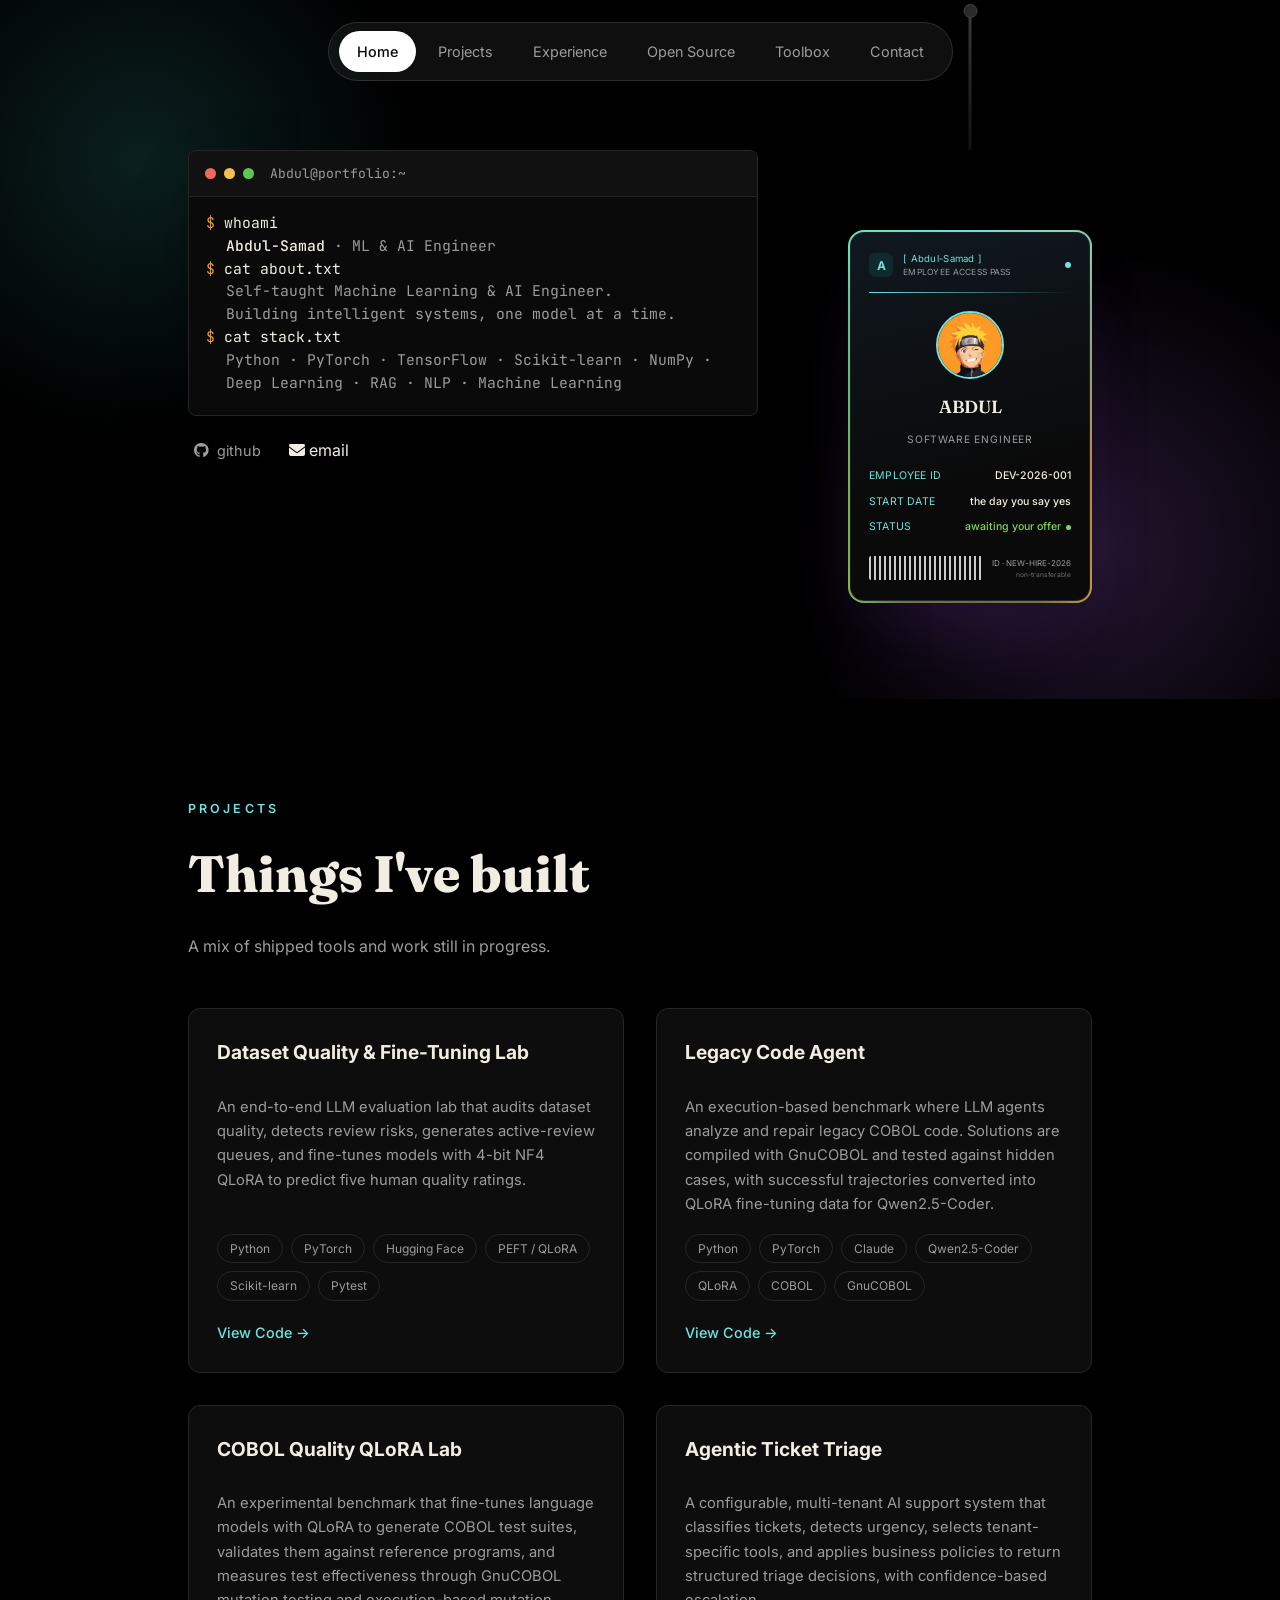
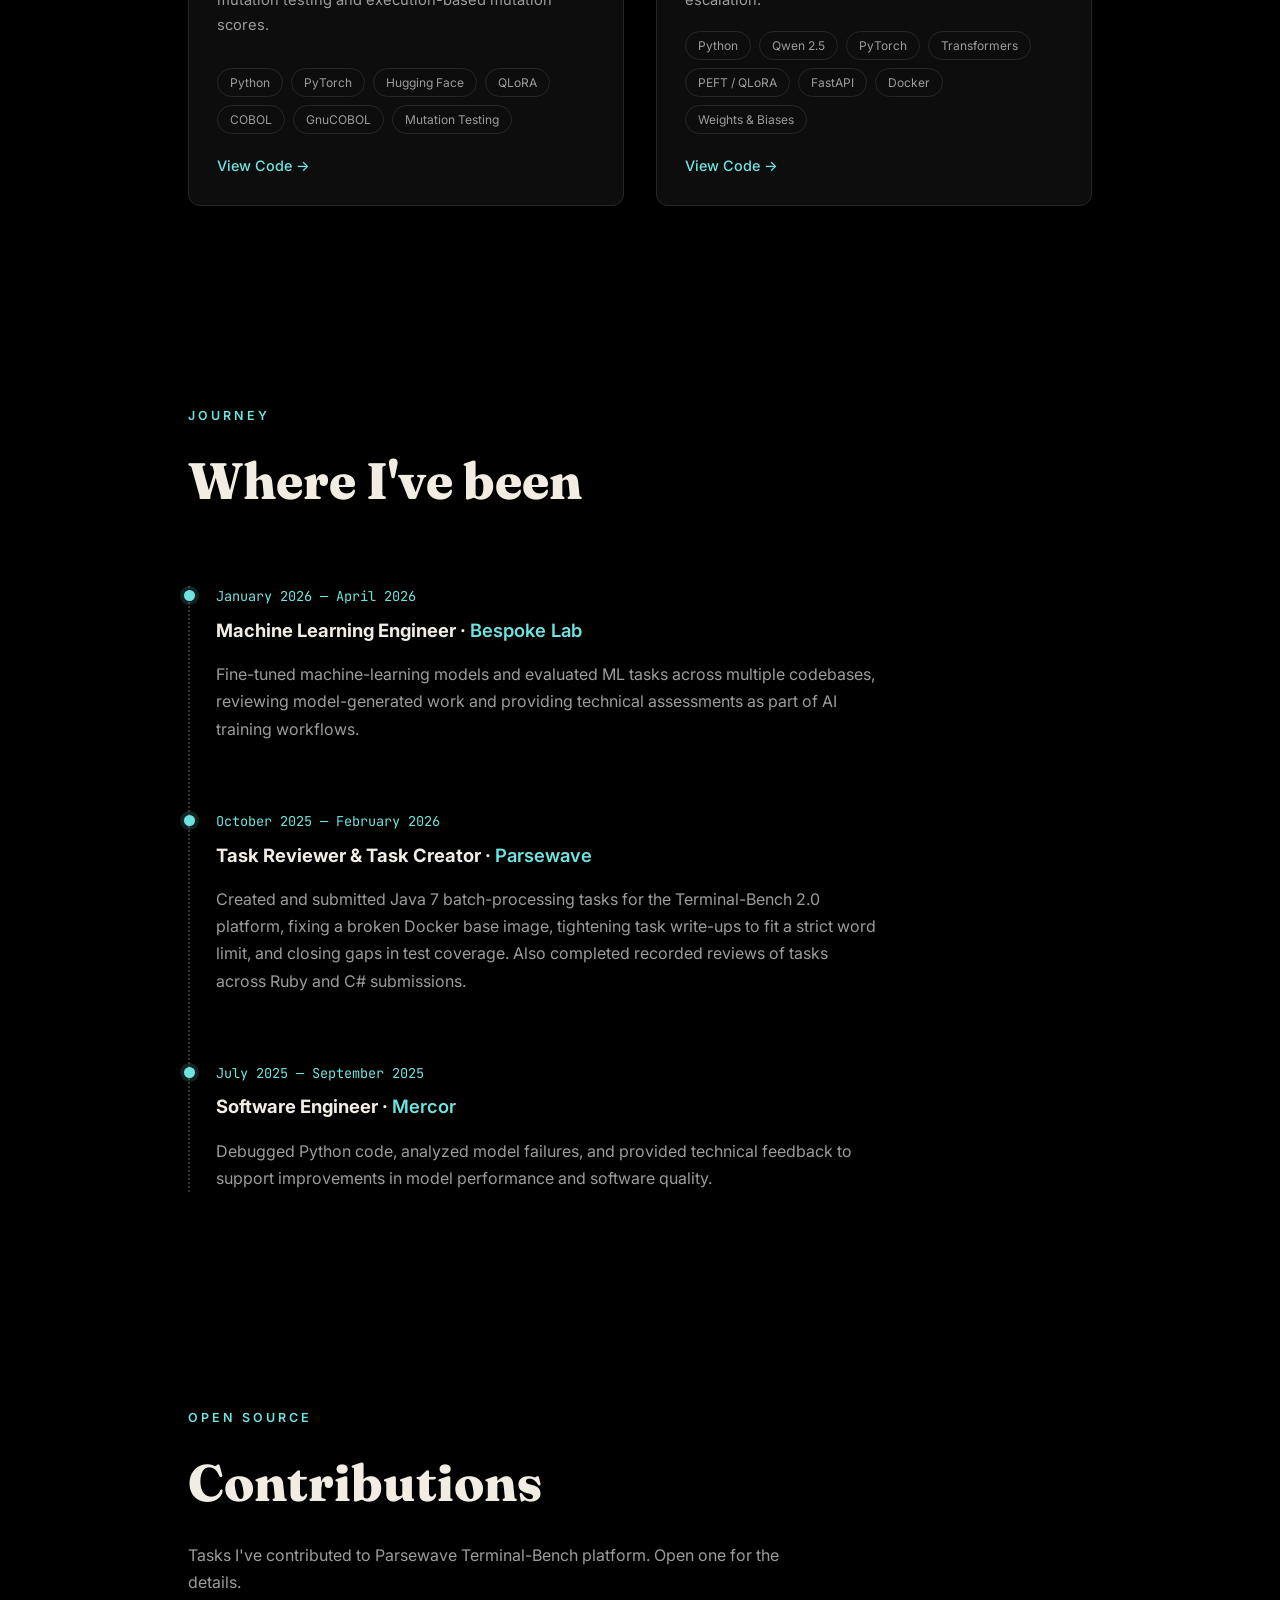
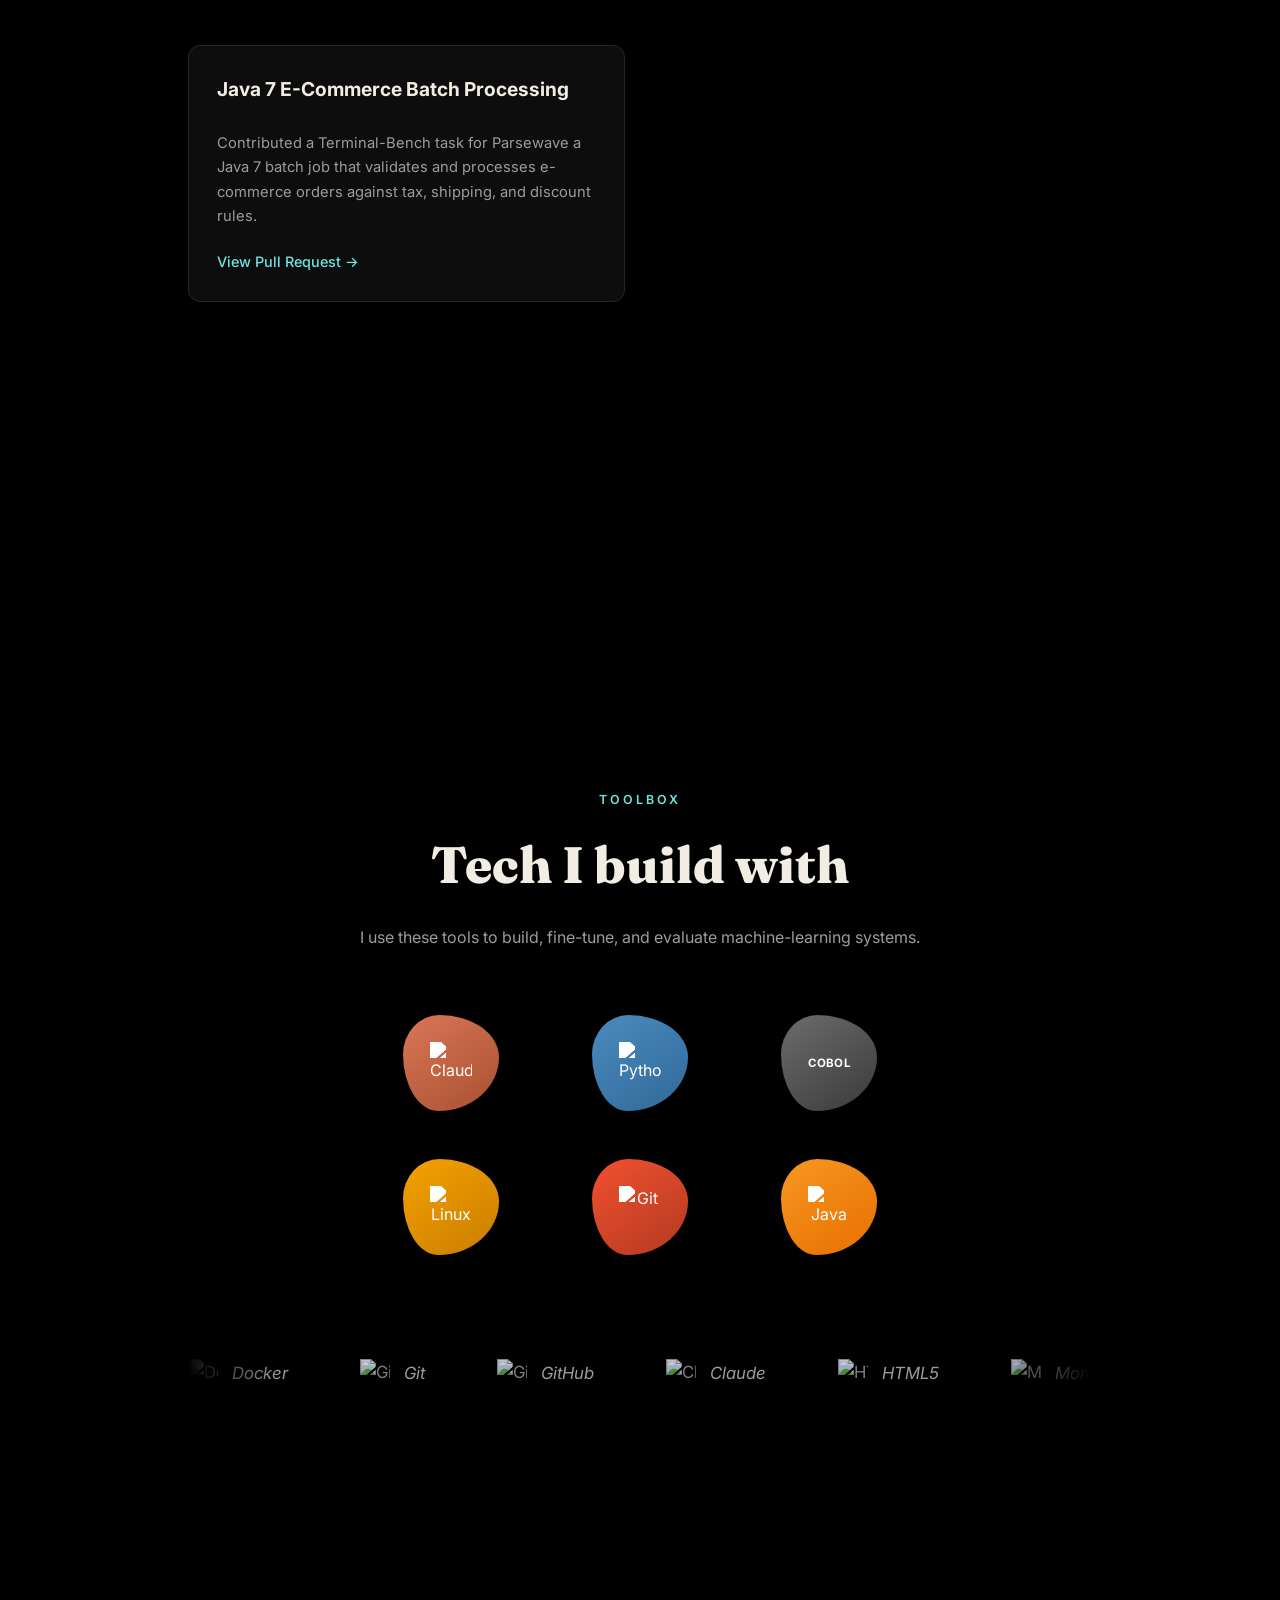
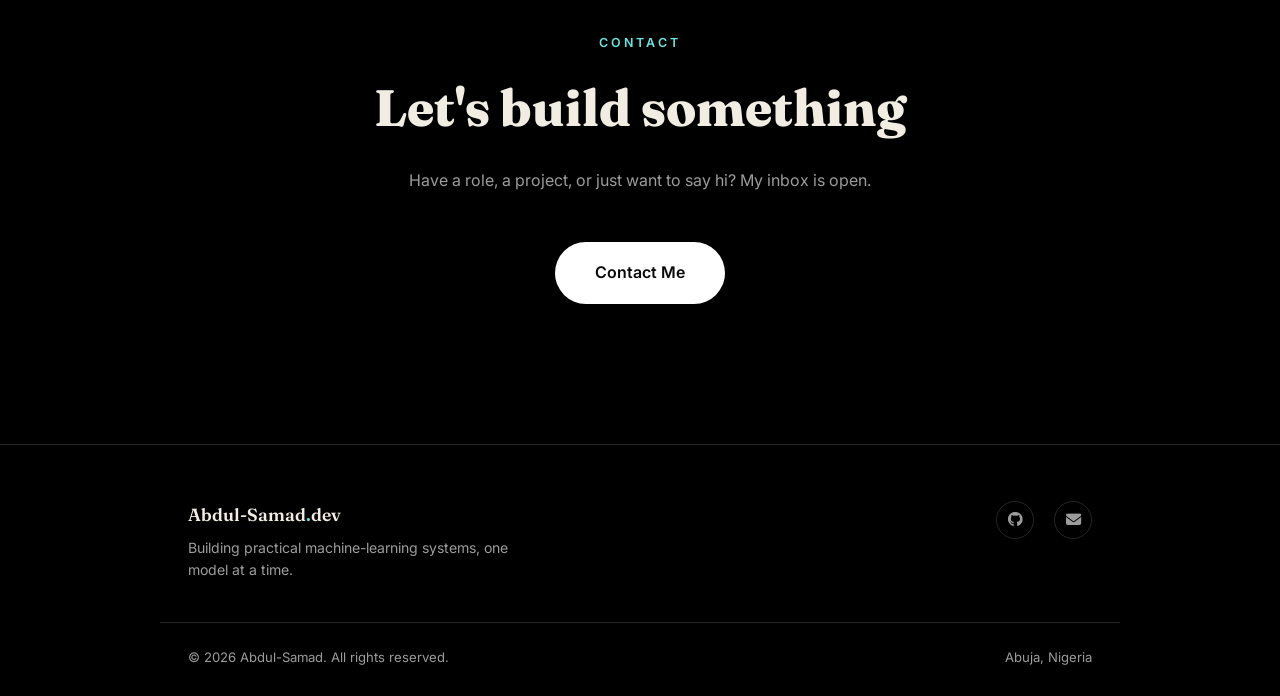
==== index.html @ 766a1582 "edit index.html" ====
<!DOCTYPE html>
<html lang="en">
<head>
<meta charset="UTF-8">
<meta name="viewport" content="width=device-width, initial-scale=1.0">
<title>King · Software Engineer</title>

<link rel="preconnect" href="https://fonts.googleapis.com">
<link rel="preconnect" href="https://fonts.gstatic.com" crossorigin>
<link href="https://fonts.googleapis.com/css2?family=Fraunces:opsz,wght@9..144,300;9..144,500;9..144,600;9..144,700&family=Inter:wght@400;500;600&family=JetBrains+Mono:wght@400;500&display=swap" rel="stylesheet">

<link rel="stylesheet" href="https://cdnjs.cloudflare.com/ajax/libs/font-awesome/6.5.1/css/all.min.css">

<link rel="stylesheet" href="style.css">
</head>
<body>

<header>
  <nav class="navbar">
    <div class="navlinks" id="navLinks">
      <a href="#top" class="active">Home</a>
      <a href="#projects">Projects</a>
      <a href="#journey">Experience</a>
      <a href="#opensource">Open Source</a>
      <a href="#toolbox">Toolbox</a>
      <a href="#contact">Contact</a>
    </div>
    <button class="navtoggle" id="navToggle" aria-label="Toggle menu" aria-expanded="false">
      <i class="fa-solid fa-bars"></i>
    </button>
  </nav>
</header>

<main id="top">
  <section class="hero">
    <div class="hero-glow-teal" aria-hidden="true"></div>
    <div class="hero-glow-purple" aria-hidden="true"></div>
    <div class="wrap">
      <div class="hero-row">

        <div class="hero-left">
          <div class="terminal">
            <div class="terminal-bar">
              <span class="terminal-dot r"></span>
              <span class="terminal-dot y"></span>
              <span class="terminal-dot g"></span>
              <span class="terminal-path">Abdul@portfolio:~</span>
            </div>
            <div class="terminal-body" id="terminalBody">
              <span class="prompt">$</span> whoami<br>
              <span class="out"><strong>Abdul-samad</strong> · ML &amp; AI Engineer</span>
              <span class="prompt">$</span> cat about.txt<br>
              <span class="out">Self-taught Machine Learning &amp; AI Engineer.<br>Building intelligent systems, one model at a time.</span>
              <span class="prompt">$</span> cat stack.txt<br>
              <span class="out">Python · PyTorch · TensorFlow · Scikit-learn · NumPy · Pandas<br>Deep Learning · RAG · NLP · Machine Learning</span>
              <span class="prompt">$</span> whereami<br>
              <span class="out">Abuja, Nigeria</span>
              <span class="prompt">$</span> ./status<br>
              <span class="out"><span class="dot-muted"></span> graduated</span>
              <span class="out accent"><span class="dot-live"></span> open to opportunities</span>
              <span class="out comment"># ps: exploring ML, deep learning, and AI one experiment at a time.</span>
              <span class="prompt">$</span><span class="cursor"></span>
            </div>
          </div>

          <div class="linkrow">
            <a href="https://github.com/Abdulsamadlogic" target="_blank" rel="noopener" class="linkrow-item"><i class="fa-brands fa-github"></i> github</a>
             <a href="mailto:abdulsamadabubakar817@gmail.com"><i class="fa-solid fa-envelope"></i> email</a>
          </div>
        </div>

      


        <div class="hero-right">
          <div class="lanyard"></div>
          <div class="idcard-frame">
          <div class="idcard">
            <div class="idcard-top">
              <div class="idcard-logo">A</div>
              <div class="idcard-toptext">
                <span>[ Abdul-Samad ]</span>
                <small>EMPLOYEE ACCESS PASS</small>
              </div>
              <span class="idcard-dot"></span>
            </div>
            <div class="idcard-underline"></div>
            <div class="idcard-photo"><img src="images/profile.jpg" alt="my profile"></div>
            <h3 class="idcard-name">ABDUL</h3>
            <p class="idcard-role">SOFTWARE ENGINEER</p>
            <div class="idcard-rows">
              <div><span>EMPLOYEE ID</span><b>DEV-2026-001</b></div>
              <div><span>START DATE</span><b>the day you say yes</b></div>
              <div><span>STATUS</span><b class="live">awaiting your offer <i class="dot-live-sm"></i></b></div>
            </div>
            <div class="idcard-bottom">
              <div class="idcard-barcode"></div>
              <span class="idcard-idtext">ID · NEW-HIRE-2026<br><small>non-transferable</small></span>
            </div>
          </div>
          </div>
        </div>

      </div>
    </div>
  </section>
</main>

<section id="projects" class="projects-section">
  <div class="wrap">
    <div class="proj-eyebrow">PROJECTS</div>
    <h2 class="proj-title">Things I've built</h2>
    <p class="proj-subtitle">A mix of shipped tools and work still in progress.</p>

    <div class="proj-grid">

      <div class="proj-card reveal">
        <h3 class="proj-card-title">Dataset Quality &amp; Fine-Tuning Lab</h3>
        <p class="proj-card-desc">An end-to-end LLM evaluation lab that audits dataset quality, detects review risks, generates active-review queues, and fine-tunes models with 4-bit NF4 QLoRA to predict five human quality ratings.</p>
        <div class="proj-tags">
          <span>Python</span><span>PyTorch</span><span>Hugging Face</span><span>PEFT / QLoRA</span><span>Scikit-learn</span><span>Pytest</span>
        </div>
        <a href="https://github.com/Abdulsamadlogic/dataset-quality-finetuning-lab" target="_blank" rel="noopener" class="proj-link">View Code &rarr;</a>
      </div>

      <div class="proj-card reveal">
        <h3 class="proj-card-title">Legacy Code Agent</h3>
        <p class="proj-card-desc">An execution-based benchmark where LLM agents analyze and repair legacy COBOL code. Solutions are compiled with GnuCOBOL and tested against hidden cases, with successful trajectories converted into QLoRA fine-tuning data for Qwen2.5-Coder.</p>
        <div class="proj-tags">
          <span>Python</span><span>PyTorch</span><span>Claude</span><span>Qwen2.5-Coder</span><span>QLoRA</span><span>COBOL</span><span>GnuCOBOL</span>
        </div>
        <a href="https://github.com/Abdulsamadlogic/legacy-code-agent" target="_blank" rel="noopener" class="proj-link">View Code &rarr;</a>
      </div>

      <div class="proj-card reveal">
        <h3 class="proj-card-title">COBOL Quality QLoRA Lab</h3>
        <p class="proj-card-desc">An experimental benchmark that fine-tunes language models with QLoRA to generate COBOL test suites, validates them against reference programs, and measures test effectiveness through GnuCOBOL mutation testing and execution-based mutation scores.</p>
        <div class="proj-tags">
          <span>Python</span><span>PyTorch</span><span>Hugging Face</span><span>QLoRA</span><span>COBOL</span><span>GnuCOBOL</span><span>Mutation Testing</span>
        </div>
        <a href="https://github.com/Abdulsamadlogic/cobol-quality-qlora-lab" target="_blank" rel="noopener" class="proj-link">View Code &rarr;</a>
      </div>

      <div class="proj-card reveal">
        <h3 class="proj-card-title">Agentic Ticket Triage</h3>
        <p class="proj-card-desc">A configurable, multi-tenant AI support system that classifies tickets, detects urgency, selects tenant-specific tools, and applies business policies to return structured triage decisions, with confidence-based escalation.</p>
        <div class="proj-tags">
          <span>Python</span><span>Qwen 2.5</span><span>PyTorch</span><span>Transformers</span><span>PEFT / QLoRA</span><span>FastAPI</span><span>Docker</span><span>Weights &amp; Biases</span>
        </div>
        <a href="https://github.com/Abdulsamadlogic/agentic-ticket-triage" target="_blank" rel="noopener" class="proj-link">View Code &rarr;</a>
      </div>

    </div>
  </div>
</section>

<section id="journey" class="journey-section">
  <div class="wrap">
    <div class="journey-eyebrow">JOURNEY</div>
    <h2 class="journey-title">Where I've been</h2>

    <div class="timeline">

      <div class="tl-item reveal">
        <span class="tl-dot"></span>
        <div class="tl-date">January 2026 — April 2026</div>
        <h3 class="tl-role">Machine Learning Engineer · <span class="tl-company">Bespoke Lab</span></h3>
        <p class="tl-desc">Fine-tuned machine-learning models and evaluated ML tasks across multiple codebases, reviewing model-generated work and providing technical assessments as part of AI training workflows.</p>
      </div>

      <div class="tl-item reveal">
        <span class="tl-dot"></span>
        <div class="tl-date">October 2025 — February 2026</div>
        <h3 class="tl-role">Task Reviewer &amp; Task Creator · <span class="tl-company">Parsewave</span></h3>
        <p class="tl-desc">Created and submitted Java 7 batch-processing tasks for the Terminal-Bench 2.0 platform, fixing a broken Docker base image, tightening task write-ups to fit a strict word limit, and closing gaps in test coverage. Also completed recorded reviews of tasks across Ruby and C# submissions.</p>
      </div>

      <div class="tl-item reveal">
        <span class="tl-dot"></span>
        <div class="tl-date">July 2025 — September 2025</div>
        <h3 class="tl-role">Software Engineer · <span class="tl-company">Mercor</span></h3>
        <p class="tl-desc">Debugged Python code, analyzed model failures, and provided technical feedback to support improvements in model performance and software quality.</p>
      </div>

    </div>
  </div>
</section>


<section id="opensource" class="opensource-section">
  <div class="wrap">
    <div class="os-eyebrow">OPEN SOURCE</div>
    <h2 class="os-title">Contributions</h2>
    <p class="os-subtitle">Tasks I've contributed to Parsewave Terminal-Bench platform. Open one for the details.</p>

    <div class="os-grid">

      <div class="os-card">
        <h3 class="os-card-title">Java 7 E-Commerce Batch Processing</h3>
        <p class="os-card-desc">Contributed a Terminal-Bench task for Parsewave a Java 7 batch job that validates and processes e-commerce orders against tax, shipping, and discount rules.</p>
        <a href="https://github.com/parsewave/contributions-abdulsamad817/pull/7" target="_blank" rel="noopener" class="os-link">View Pull Request &rarr;</a>
      </div>

      <div class="os-card">
        <h3 class="os-card-title">COBOL-to-Python MBS Migration</h3>
        <p class="os-card-desc">Contributed a Terminal-Bench task for Parsewave migrated a legacy COBOL mortgage cashflow model to Python, handling prepayment modeling and tranche distribution.</p>
        <a href="https://github.com/parsewave/contributions-abdulsamad817/pull/6" target="_blank" rel="noopener" class="os-link">View Pull Request &rarr;</a>
      </div>

      <div class="os-card">
        <h3 class="os-card-title">COBOL Hospital Billing System</h3>
        <p class="os-card-desc">Contributed a Terminal-Bench task for Parsewave a COBOL program for hospital billing that validates insurance coverage and generates itemized bills.</p>
        <a href="https://github.com/parsewave/contributions-abdulsamad817/pull/8" target="_blank" rel="noopener" class="os-link">View Pull Request &rarr;</a>
      </div>

      <div class="os-card">
        <h3 class="os-card-title">Python Transaction Pattern Detection</h3>
        <p class="os-card-desc">Contributed a Terminal-Bench task for Parsewave a Python tool that detects synthetic transaction patterns against real behavioral data, with CSV output and SHA-256 integrity checks.</p>
        <a href="https://github.com/parsewave/contributions-abdulsamad817/pull/2" target="_blank" rel="noopener" class="os-link">View Pull Request &rarr;</a>
      </div>

    </div>
  </div>
</section>



<section id="toolbox" class="toolbox-section">
  <div class="wrap">
    <div class="tb-eyebrow">TOOLBOX</div>
    <h2 class="tb-title">Tech I build with</h2>
    <p class="tb-subtitle">I use these tools to build, fine-tune, and evaluate machine-learning systems.</p>

    <div class="tb-grid">
      <div class="tb-badge tb-claude"><img src="https://cdn.simpleicons.org/claude/ffffff" alt="Claude"></div>
      <div class="tb-badge tb-python"><img src="https://cdn.simpleicons.org/python/ffffff" alt="Python"></div>
      <div class="tb-badge tb-cobol"><span>COBOL</span></div>
      <div class="tb-badge tb-linux"><img src="https://cdn.simpleicons.org/linux/ffffff" alt="Linux"></div>
      <div class="tb-badge tb-git"><img src="https://cdn.simpleicons.org/git/ffffff" alt="Git"></div>
      <div class="tb-badge tb-java"><img src="https://cdn.simpleicons.org/openjdk/ffffff" alt="Java"></div>
    </div>

    <div class="tb-marquee">
      <div class="tb-marquee-track">
        <span><img src="https://cdn.simpleicons.org/docker/9C9C9C" alt="Docker"><i>Docker</i></span>
        <span><img src="https://cdn.simpleicons.org/git/9C9C9C" alt="Git"><i>Git</i></span>
        <span><img src="https://cdn.simpleicons.org/github/9C9C9C" alt="GitHub"><i>GitHub</i></span>
        <span><img src="https://cdn.simpleicons.org/anthropic/9C9C9C" alt="Claude"><i>Claude</i></span>
        <span><img src="https://cdn.simpleicons.org/html5/9C9C9C" alt="HTML5"><i>HTML5</i></span>
        <span><img src="https://cdn.simpleicons.org/mongodb/9C9C9C" alt="MongoDB"><i>MongoDB</i></span>
        <span><img src="https://cdn.simpleicons.org/postgresql/9C9C9C" alt="PostgreSQL"><i>PostgreSQL</i></span>
        <span><img src="https://cdn.simpleicons.org/mysql/9C9C9C" alt="MySQL"><i>MySQL</i></span>
        <span><img src="https://cdn.simpleicons.org/javascript/9C9C9C" alt="JavaScript"><i>JavaScript</i></span>
        <span><img src="https://cdn.simpleicons.org/openjdk/9C9C9C" alt="Java"><i>Java</i></span>
        <span><img src="https://cdn.simpleicons.org/django/9C9C9C" alt="Django"><i>Django</i></span>
        <span><img src="https://cdn.simpleicons.org/linux/9C9C9C" alt="Linux"><i>Linux</i></span>
        <span><img src="https://cdn.simpleicons.org/ubuntu/9C9C9C" alt="Ubuntu"><i>Ubuntu</i></span>
        <span><img src="https://cdn.simpleicons.org/pytorch/9C9C9C" alt="PyTorch"><i>PyTorch</i></span>
        <span><img src="https://cdn.simpleicons.org/scikitlearn/9C9C9C" alt="scikit-learn"><i>scikit-learn</i></span>
        <span><img src="https://cdn.simpleicons.org/numpy/9C9C9C" alt="NumPy"><i>NumPy</i></span>
        <span><img src="https://cdn.simpleicons.org/kaggle/9C9C9C" alt="Kaggle"><i>Kaggle</i></span>
        <span><img src="https://cdn.simpleicons.org/tensorflow/9C9C9C" alt="TensorFlow"><i>TensorFlow</i></span>
        <span><img src="https://cdn.simpleicons.org/huggingface/9C9C9C" alt="Hugging Face"><i>Hugging Face</i></span>
        <span><img src="https://cdn.simpleicons.org/docker/9C9C9C" alt="Docker"><i>Docker</i></span>
        <span><img src="https://cdn.simpleicons.org/git/9C9C9C" alt="Git"><i>Git</i></span>
        <span><img src="https://cdn.simpleicons.org/github/9C9C9C" alt="GitHub"><i>GitHub</i></span>
        <span><img src="https://cdn.simpleicons.org/claude/9C9C9C" alt="Claude"><i>Claude</i></span>
        <span><img src="https://cdn.simpleicons.org/html5/9C9C9C" alt="HTML5"><i>HTML5</i></span>
         <span><img src="https://cdn.simpleicons.org/mongodb/9C9C9C" alt="MongoDB"><i>MongoDB</i></span>
        <span><img src="https://cdn.simpleicons.org/postgresql/9C9C9C" alt="PostgreSQL"><i>PostgreSQL</i></span>
        <span><img src="https://cdn.simpleicons.org/mysql/9C9C9C" alt="MySQL"><i>MySQL</i></span>
        <span><img src="https://cdn.simpleicons.org/javascript/9C9C9C" alt="JavaScript"><i>JavaScript</i></span>
        <span><img src="https://cdn.simpleicons.org/openjdk/9C9C9C" alt="Java"><i>Java</i></span>
        <span><img src="https://cdn.simpleicons.org/django/9C9C9C" alt="Django"><i>Django</i></span>
        <span><img src="https://cdn.simpleicons.org/ubuntu/9C9C9C" alt="Ubuntu"><i>Ubuntu</i></span>
        <span><img src="https://cdn.simpleicons.org/linux/9C9C9C" alt="Linux"><i>Linux</i></span>
        <span><img src="https://cdn.simpleicons.org/pytorch/9C9C9C" alt="PyTorch"><i>PyTorch</i></span>
        <span><img src="https://cdn.simpleicons.org/scikitlearn/9C9C9C" alt="scikit-learn"><i>scikit-learn</i></span>
        <span><img src="https://cdn.simpleicons.org/numpy/9C9C9C" alt="NumPy"><i>NumPy</i></span>
        <span><img src="https://cdn.simpleicons.org/kaggle/9C9C9C" alt="Kaggle"><i>Kaggle</i></span>
        <span><img src="https://cdn.simpleicons.org/tensorflow/9C9C9C" alt="TensorFlow"><i>TensorFlow</i></span>
        <span><img src="https://cdn.simpleicons.org/huggingface/9C9C9C" alt="Hugging Face"><i>Hugging Face</i></span>
      </div>
    </div>

  </div>
</section>

<section id="contact" class="contact-section">
  <div class="wrap">
    <div class="contact-eyebrow">CONTACT</div>
    <h2 class="contact-title">Let's build something</h2>
    <p class="contact-subtitle">Have a role, a project, or just want to say hi? My inbox is open.</p>

    <a href="mailto:abdulsamadabubakar817@gmail.com" class="contact-btn">
      <span class="contact-btn-ring"></span>
      <span class="contact-btn-text">Contact Me</span>
    </a>
  </div>
</section>


<footer class="site-footer">
  <div class="wrap footer-inner">
    <div class="footer-left">
      <span class="footer-brand">Abdul-Samad<span class="footer-dot">.</span>dev</span>
      <span class="footer-tagline">Building practical machine-learning systems, one model at a time.</span>
    </div>

    <div class="footer-links">
      <a href="https://github.com/Abdulsamadlogic" target="_blank" rel="noopener"><i class="fa-brands fa-github"></i></a>
      <a href="mailto:abdulsamadabubakar817@gmail.com"><i class="fa-solid fa-envelope"></i></a>
    </div>
  </div>

  <div class="wrap footer-bottom">
    <span>&copy; 2026 Abdul-Samad. All rights reserved.</span>
    <span>Abuja, Nigeria</span>
  </div>
</footer>

<script src="script.js"></script>

</body>
</html>
---- style.css ----
:root{
  --bg: #000000;
  --gold: #E8A33D;
  --text: #F1EDE3;
  --muted: #9C9C9C;
  --line: #262626;
}
*{box-sizing:border-box;}
body {
  margin:0;
  background:var(--bg);
  color:var(--text);
  font-family:'Inter', sans-serif;
  font-size:16px;
  line-height:1.6;
}




h1,h2,h3{font-family:'Fraunces', serif; font-weight:600; margin:0;}
a{color:inherit;text-decoration:none;}
.wrap{max-width:960px; margin:0 auto; padding:0 28px;}


header{
  position:fixed; top:22px; left:0; right:0; z-index:50;
  display:flex; justify-content:center;
}
nav.navbar{
  display:flex; align-items:center; gap:6px;
  padding:8px 10px;
  border-radius:999px;
  background:rgba(255,255,255,0.06);
  border:1px solid rgba(255,255,255,0.12);
  backdrop-filter:blur(16px) saturate(140%);
  -webkit-backdrop-filter:blur(16px) saturate(140%);
}
.navlinks{display:flex; gap:4px; font-size:0.9rem; color:var(--muted); list-style:none; margin:0; padding:0;}
.navlinks a{display:inline-block; padding:9px 18px; border-radius:999px; transition:background .2s ease, color .2s ease;}
.navlinks a:hover{color:var(--text);}
.navlinks a.active{background:#FFFFFF; color:#0A0A0A; font-weight:500;}

/* ---- hero ---- */
.hero{position:relative; padding:150px 0 96px; overflow:hidden;}
.hero-glow-teal{
  position:absolute; top:-120px; left:-140px; width:560px; height:560px; border-radius:50%;
  background:radial-gradient(circle, rgba(30,90,90,0.35) 0%, transparent 70%); pointer-events:none;
}
.hero-glow-purple{
  position:absolute; bottom:-160px; right:-120px; width:620px; height:620px; border-radius:50%;
  background:radial-gradient(circle, rgba(120,70,160,0.30) 0%, transparent 70%); pointer-events:none;
}
.hero-row{display:flex; align-items:flex-start; justify-content:space-between; gap:90px; position:relative; flex-wrap:wrap;}
.hero-left{flex:1 1 460px; min-width:0; max-width:640px;}
.hero-right{flex:0 0 auto; padding-top:80px; position:relative;}
.hero-mid{flex:0 0 auto; align-self:center; opacity:0.55;}

.linkrow{display:flex; gap:28px; flex-wrap:wrap; margin-top:22px; padding:0 6px;}
.linkrow-item{display:flex; align-items:center; gap:8px; color:var(--muted); font-size:0.9rem;}
.linkrow-item:hover{color:var(--text);}
.linkrow-item i{font-size:0.95rem;}

.lanyard{
  position:absolute; top:-140px; left:50%; transform:translateX(-50%);
  width:3px; height:140px;
  background:linear-gradient(#3a3a3a, #111);
}
.lanyard::before{
  content:"";
  position:absolute; top:-6px; left:50%; transform:translateX(-50%);
  width:12px; height:12px;
  border-radius:50%;
  background:#2a2a2a;
  border:1px solid #444;
}
/* ---- ID card ---- */
.idcard{
  width:240px;
  background:linear-gradient(165deg, #101820, #0A0A0A 65%);
  border:1px solid rgba(255,255,255,0.08);
  border-radius:14px; padding:18px 18px 20px; position:relative;
  box-shadow:0 40px 80px -30px rgba(80,40,120,0.45), 0 20px 40px -20px rgba(0,0,0,0.6);
}
.idcard-top{display:flex; align-items:center; gap:10px;}
.idcard-logo{
  width:24px; height:24px; border-radius:6px; background:#0F2A2C; color:#6FE3E0;
  display:flex; align-items:center; justify-content:center; font-size:0.75rem; font-weight:700; flex-shrink:0;
}
.idcard-toptext{display:flex; flex-direction:column; font-size:0.6rem; color:#6FE3E0; letter-spacing:0.03em; flex:1; min-width:0;}
.idcard-toptext small{color:var(--muted); font-size:0.53rem;}
.idcard-dot{width:6px; height:6px; border-radius:50%; background:#6FE3E0; flex-shrink:0;}
.idcard-underline{height:1px; margin:12px 0 18px; background:linear-gradient(90deg, #6FE3E0, transparent);}
.idcard-photo{
  width:68px; height:68px; border-radius:50%; background:#161616; border:2px solid #6FE3E0;
  display:flex; align-items:center; justify-content:center; font-size:1.6rem; color:#6FE3E0; margin:0 auto 14px;
}
.idcard-name{font-family:'Fraunces',serif; font-size:1.1rem; text-align:center; margin-bottom:2px;}
.idcard-role{text-align:center; font-size:0.64rem; color:var(--muted); letter-spacing:0.08em; margin-bottom:20px;}
.idcard-rows{display:flex; flex-direction:column; gap:9px; font-size:0.66rem; margin-bottom:20px;}
.idcard-rows div{display:flex; justify-content:space-between; gap:10px;}
.idcard-rows span{color:#6FE3E0; letter-spacing:0.02em; flex-shrink:0;}
.idcard-rows b{color:var(--text); font-weight:500; text-align:right;}
.idcard-rows b.live{color:#7ED957; display:flex; align-items:center; gap:5px;}
.dot-live-sm{display:inline-block; width:5px; height:5px; border-radius:50%; background:#7ED957;}
.idcard-bottom{display:flex; align-items:flex-end; justify-content:space-between; gap:10px;}
.idcard-barcode{flex:1; height:24px; border-radius:2px; background:repeating-linear-gradient(90deg, #EEE 0 2px, transparent 2px 5px); opacity:0.85;}
.idcard-idtext{font-size:0.5rem; color:var(--muted); text-align:right; line-height:1.4; white-space:nowrap;}
.idcard-idtext small{opacity:0.7;}
.dot-muted{display:inline-block; width:6px; height:6px; border-radius:50%; background:var(--muted); margin-right:6px;}
.dot-live{display:inline-block; width:6px; height:6px; border-radius:50%; background:#7ED957; margin-right:6px;}


.terminal{max-width:640px; background:#0A0A0A; border:1px solid var(--line); border-radius:8px; overflow:hidden; box-shadow:0 30px 60px -20px rgba(0,0,0,0.6);}
.terminal-bar{display:flex; align-items:center; gap:8px; padding:12px 16px; background:#111111; border-bottom:1px solid var(--line);}
.terminal-dot{width:11px; height:11px; border-radius:50%;}
.terminal-dot.r{background:#EC6A5E;}
.terminal-dot.y{background:#F4BF4F;}
.terminal-dot.g{background:#61C454;}
.terminal-path{margin-left:8px; color:var(--muted); font-family:'JetBrains Mono', monospace; font-size:0.82rem;}
.terminal-body{padding:15px 17px 20px;  font-family:'JetBrains Mono', monospace; font-size:0.92rem; line-height:1.55; color:var(--text);}
.terminal-body .prompt{color:var(--gold);}
.terminal-body .out{color:var(--muted); padding-left:20px; display:block;}
.terminal-body .out strong{color:var(--text); font-weight:500;}
.terminal-body .accent{color:#61C454;}
.terminal-body .comment{color:#5A6B57; font-size:0.85rem;}
.cursor{display:inline-block; width:8px; height:16px; background:var(--gold); margin-left:6px; vertical-align:middle; animation:blink 1.1s steps(1) infinite;}
@keyframes blink{50%{opacity:0;}}



.journey-section{
  padding:100px 0;
}
.journey-eyebrow{
  color:#6FE3E0;
  font-size:0.78rem;
  letter-spacing:0.25em;
  margin-bottom:14px;
  font-weight:600;
}
.journey-title{
  font-size:clamp(2.2rem, 5vw, 3.2rem);
  font-weight:800;
  margin-bottom:64px;
}

.timeline{
  position:relative;
  padding-left:26px;
  border-left:2px dotted #333;
}
.tl-item{
  position:relative;
  padding-bottom:52px;
}
.tl-item:last-child{
  padding-bottom:0;
}
.tl-dot{
  position:absolute;
  left:-32px;
  top:4px;
  width:11px; height:11px;
  border-radius:50%;
  background:#6FE3E0;
  box-shadow:0 0 0 4px rgba(111,227,224,0.15);
}
.tl-date{
  color:#6FE3E0;
  font-family:'JetBrains Mono', monospace;
  font-size:0.85rem;
  margin-bottom:8px;
}
.tl-role{
  font-size:1.15rem;
  font-weight:700;
  margin-bottom:10px;
  font-family:'Inter', sans-serif;
}
.tl-company{
  color:#6FE3E0;
  font-weight:600;
}
.tl-desc{
  color:var(--muted);
  max-width:66ch;
  line-height:1.7;
}

.reveal{
  opacity:0;
  transform:translateY(40px);
  transition:opacity .6s ease, transform .6s ease;
}
.reveal.in-view{
  opacity:1;
  transform:translateY(0);
}

.idcard-photo{
  overflow:hidden;
}
.idcard-photo img{
  width:100%;
  height:100%;
  object-fit:cover;
}


/* ---- open source ---- */
.opensource-section{
  padding:100px 0;
  background:#000000;
}
.os-eyebrow{
  color:#6FE3E0;
  font-size:0.78rem;
  letter-spacing:0.25em;
  margin-bottom:14px;
  font-weight:600;
}
.os-title{
  font-size:clamp(2.2rem, 5vw, 3.2rem);
  font-weight:800;
  margin-bottom:18px;
}
.os-subtitle{
  color:var(--muted);
  max-width:60ch;
  margin-bottom:48px;
  line-height:1.7;
}
.os-grid{
  display:grid;
  grid-template-columns:1fr 1fr;
  gap:30px;
}
.os-card{
  background:#0D0D0D;
  border:1px solid var(--line);
  border-radius:12px;
  padding:28px;
  display:flex;
  flex-direction:column;
}
.os-card-title{
  font-size:1.2rem;
  font-weight:700;
  font-family:'Inter', sans-serif;
  margin-bottom:12px;
}
.os-card-desc{
  color:var(--muted);
  line-height:1.65;
  font-size:0.92rem;
  margin-bottom:22px;
  flex:1;
}
.os-link{
  color:#6FE3E0;
  font-size:0.9rem;
  font-weight:500;
}
.os-link:hover{
  text-decoration:underline;
}

.os-card{
  opacity:0;
  transition:opacity .6s ease;
}
.os-card.show{
  opacity:1;
}

/* ---- projects ---- */
.projects-section{
  padding:100px 0;
  background:#000000;
}
.proj-eyebrow{
  color:#6FE3E0;
  font-size:0.78rem;
  letter-spacing:0.25em;
  margin-bottom:14px;
  font-weight:600;
}
.proj-title{
  font-size:clamp(2.2rem, 5vw, 3.2rem);
  font-weight:800;
  margin-bottom:18px;
}
.proj-subtitle{
  color:var(--muted);
  max-width:60ch;
  margin-bottom:48px;
  line-height:1.7;
}
.proj-grid{
  display:grid;
  grid-template-columns:1fr 1fr;
  gap:32px;
}
.proj-card{
  background:#0D0D0D;
  border:1px solid var(--line);
  border-radius:12px;
  padding:28px;
  display:flex;
  flex-direction:column;
}
.proj-card-title{
  font-size:1.2rem;
  font-weight:700;
  font-family:'Inter', sans-serif;
  margin-bottom:12px;
}
.proj-card-desc{
  color:var(--muted);
  line-height:1.65;
  font-size:0.92rem;
  margin-bottom:18px;
  flex:1;
}
.proj-tags{
  display:flex;
  flex-wrap:wrap;
  gap:8px;
  margin-bottom:20px;
}
.proj-tags span{
  font-size:0.75rem;
  color:var(--muted);
  border:1px solid var(--line);
  border-radius:20px;
  padding:4px 12px;
}
.proj-link{
  color:#6FE3E0;
  font-size:0.9rem;
  font-weight:500;
}
.proj-link:hover{
  text-decoration:underline;
}

/* ---- toolbox ---- */
.toolbox-section{
  padding:100px 0;
  background:#000000;
  text-align:center;
}
.tb-eyebrow{
  color:#6FE3E0;
  font-size:0.78rem;
  letter-spacing:0.25em;
  margin-bottom:14px;
  font-weight:600;
}
.tb-title{
  font-size:clamp(2.2rem, 5vw, 3.2rem);
  font-weight:800;
  margin-bottom:18px;
}
.tb-subtitle{
  color:var(--muted);
  max-width:56ch;
  margin:0 auto 64px;
  line-height:1.7;
}

.tb-grid{
  display:grid;
  grid-template-columns:repeat(3, 1fr);
  gap:48px;
  max-width:520px;
  margin:0 auto 80px;
}
.tb-badge{
  width:96px; height:96px;
  margin:0 auto;
  border-radius:38% 62% 63% 37% / 41% 44% 56% 59%;
  display:flex; align-items:center; justify-content:center;
  box-shadow:0 20px 40px -14px rgba(0,0,0,0.6);
  transition:transform .25s ease;
}
.tb-badge:hover{ transform:translateY(-6px) rotate(-3deg); }
.tb-badge img{ width:42px; height:42px; filter:brightness(0) invert(1); }
.tb-badge span{ color:#fff; font-size:0.72rem; font-weight:700; letter-spacing:0.02em; }

.tb-claude{ background:linear-gradient(145deg, #D97757, #A85030); }
.tb-python{ background:linear-gradient(145deg, #4B8BBE, #306998); }
.tb-cobol{ background:linear-gradient(145deg, #6C6C6C, #3A3A3A); }
.tb-linux{ background:linear-gradient(145deg, #F4A100, #C97D00); }
.tb-git{ background:linear-gradient(145deg, #F1502F, #B33A22); }
.tb-java{ background:linear-gradient(145deg, #F89820, #E76F00); }

/* marquee strip */
.tb-marquee{
  overflow:hidden;
  -webkit-mask-image:linear-gradient(90deg, transparent, #000 10%, #000 90%, transparent);
  mask-image:linear-gradient(90deg, transparent, #000 10%, #000 90%, transparent);
  padding: 24px 0;
}
.tb-marquee-track{
  display:flex;
  gap: 72px;
  width:max-content;
  animation:marquee-scroll 28s linear infinite;
}
.tb-marquee-track span{
  display:flex; align-items:center; gap:14px;
  color:var(--muted);
  font-size:1.05rem;
  white-space:nowrap;
}
.tb-marquee-track img{ width:30px; height:30px; opacity:0.8; }

@keyframes marquee-scroll{
  from{ transform:translateX(0); }
  to{ transform:translateX(-50%); }
}

@media (prefers-reduced-motion: reduce){
  .tb-marquee-track{ animation:none; }
}

@media (max-width:760px){
  .proj-grid{grid-template-columns:1fr;}
}

@media (max-width:760px){
  .os-grid{grid-template-columns:1fr;}
}

@media (max-width:900px){
  .hero-row{justify-content:center;}
  .hero-mid{display:none;}
  .hero-right{padding-top:0;}
  .lanyard{display:none;}
}


/* ---- contact ---- */
.contact-section{
  padding:120px 0 140px;
  background:#000000;
  text-align:center;
}
.contact-eyebrow{
  color:#6FE3E0;
  font-size:0.78rem;
  letter-spacing:0.25em;
  margin-bottom:14px;
  font-weight:600;
}
.contact-title{
  font-size:clamp(2.2rem, 5vw, 3.2rem);
  font-weight:800;
  margin-bottom:18px;
}
.contact-subtitle{
  color:var(--muted);
  max-width:52ch;
  margin:0 auto 48px;
  line-height:1.7;
}

.contact-btn{
  position:relative;
  display:inline-flex;
  align-items:center;
  justify-content:center;
  padding:18px 40px;
  border-radius:999px;
  background:#FFFFFF;
  color:#0A0A0A;
  font-weight:600;
  font-size:1rem;
  overflow:visible;
}
.contact-btn-text{
  position:relative;
  z-index:2;
}
.contact-btn-ring{
  position:absolute;
  inset:-6px;
  border-radius:999px;
  border:2px solid #6FE3E0;
  opacity:0;
  animation:contact-pulse 2.2s ease-out infinite;
}
@keyframes contact-pulse{
  0%{
    opacity:0.7;
    transform:scale(1);
  }
  100%{
    opacity:0;
    transform:scale(1.25);
  }
}

@media (prefers-reduced-motion: reduce){
  .contact-btn-ring{ animation:none; display:none; }
}

/* ---- footer ---- */
.site-footer{
  background:#000000;
  border-top:1px solid var(--line);
  padding:56px 0 28px;
}
.footer-inner{
  display:flex;
  justify-content:space-between;
  align-items:flex-start;
  flex-wrap:wrap;
  gap:24px;
  margin-bottom:40px;
}
.footer-brand{
  font-family:'Fraunces', serif;
  font-weight:600;
  font-size:1.1rem;
  display:block;
  margin-bottom:8px;
}
.footer-dot{ color:#6FE3E0; }
.footer-tagline{
  color:var(--muted);
  font-size:0.88rem;
  max-width:36ch;
  display:block;
  line-height:1.6;
}
.footer-links{
  display:flex;
  gap:20px;
}
.footer-links a{
  width:38px; height:38px;
  border-radius:50%;
  border:1px solid var(--line);
  display:flex; align-items:center; justify-content:center;
  color:var(--muted);
  font-size:0.95rem;
  transition:color .2s ease, border-color .2s ease;
}
.footer-links a:hover{
  color:#6FE3E0;
  border-color:#6FE3E0;
}

.footer-bottom{
  display:flex;
  justify-content:space-between;
  flex-wrap:wrap;
  gap:10px;
  padding-top:24px;
  border-top:1px solid var(--line);
  color:var(--muted);
  font-size:0.82rem;
}

@media (max-width:600px){
  .footer-inner{flex-direction:column;}
  .footer-bottom{flex-direction:column; text-align:center;}
}

.idcard-frame{
  display:inline-block;
  border-radius:16px;
  padding:2px;
  background:conic-gradient(from var(--angle), #6FE3E0, #E8A33D, #7ED957, #6FE3E0);
  transform-origin:top center;
  animation:
    idcard-shake 0.9s ease-out 1,
    border-spin 5s linear infinite;
}

@property --angle{
  syntax:'<angle>';
  initial-value:0deg;
  inherits:false;
}
@keyframes border-spin{
  to{ --angle:360deg; }
}

@keyframes idcard-shake{
  0%  { transform:rotate(0deg); }
  15% { transform:rotate(-8deg); }
  30% { transform:rotate(7deg); }
  45% { transform:rotate(-5deg); }
  60% { transform:rotate(4deg); }
  75% { transform:rotate(-2deg); }
  90% { transform:rotate(1deg); }
  100%{ transform:rotate(0deg); }
}

@media (prefers-reduced-motion: reduce){
  .idcard-frame{ animation:none; }
}

.navtoggle{
  display:none;
  background:none; border:none;
  color:var(--text); font-size:1.1rem;
  padding:8px 14px; cursor:pointer;
}

@media (max-width:760px){
  nav.navbar{
    max-width:none;
    width:92vw;
  }
  .navlinks{
    display:none;
    position:absolute;
    top:64px; left:0; right:0;
    flex-direction:column;
    gap:4px;
    padding:14px;
    background:rgba(10,10,10,0.95);
    border:1px solid rgba(255,255,255,0.12);
    border-radius:18px;
    backdrop-filter:blur(16px);
  }
  .navlinks.open{
    display:flex;
  }
  .navlinks a{
    text-align:center;
    padding:12px;
  }
  .navtoggle{
    display:block;
  }
  
}

@media (max-width:480px){
  .tb-grid{
    grid-template-columns:repeat(2, 1fr);
    gap:24px;
    max-width:220px;
    margin:0 auto 60px;
  }
  .tb-badge{
    width:80px;
    height:80px;
  }
  .tb-badge img{
    width:34px;
    height:34px;
  }
  .tb-badge span{
    font-size:0.65rem;
  }
}
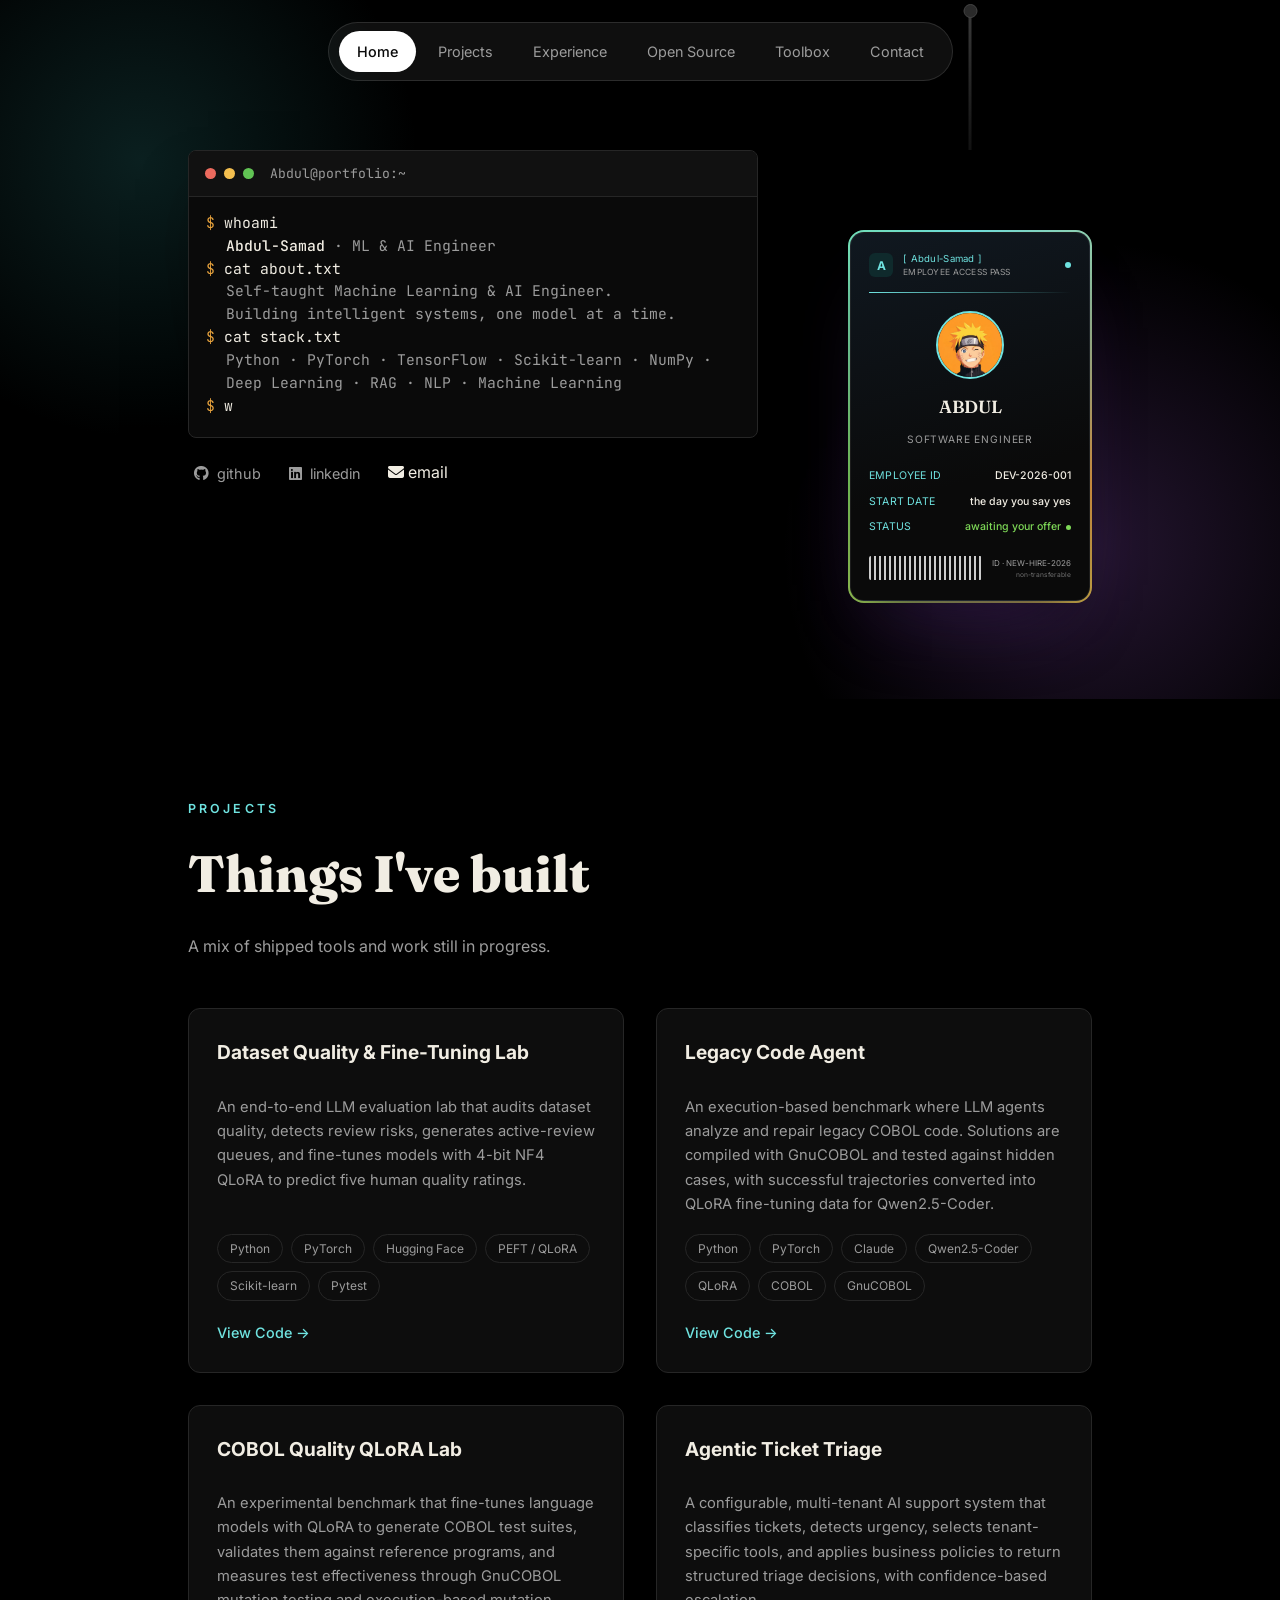
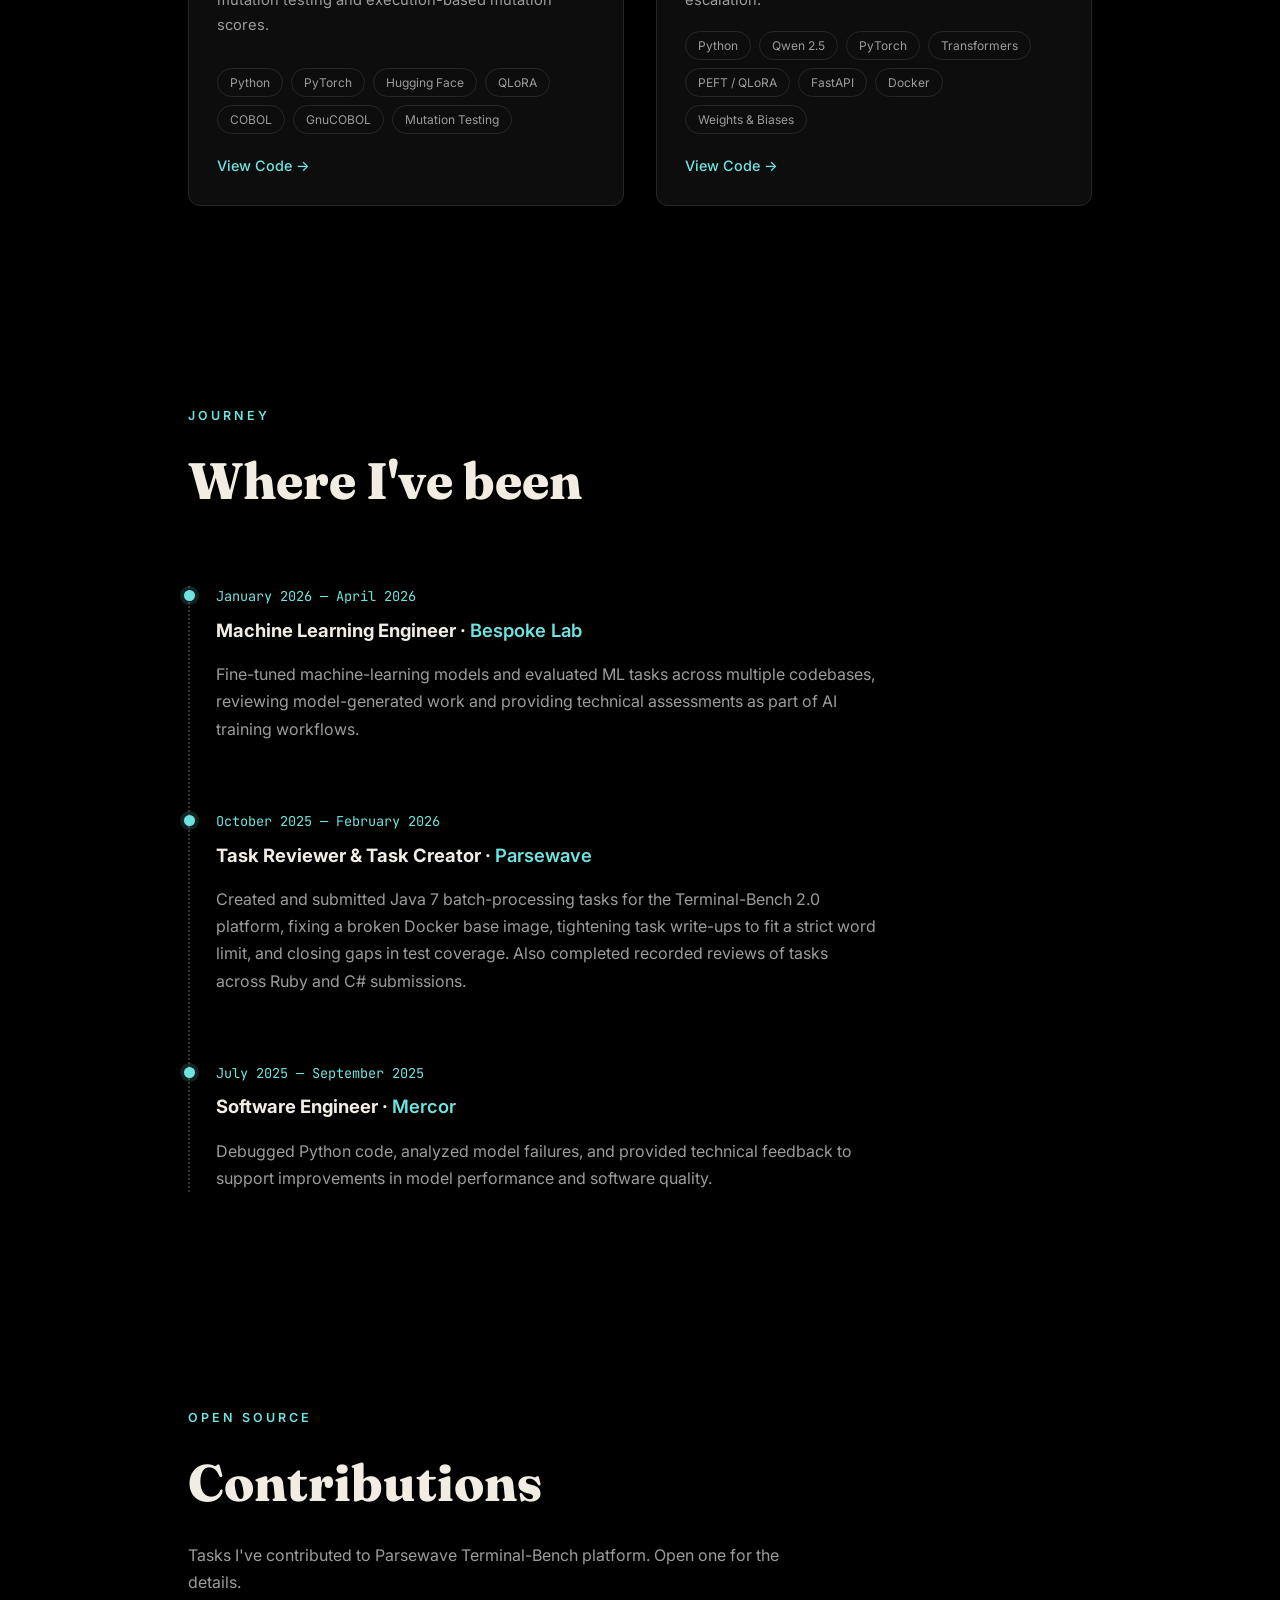
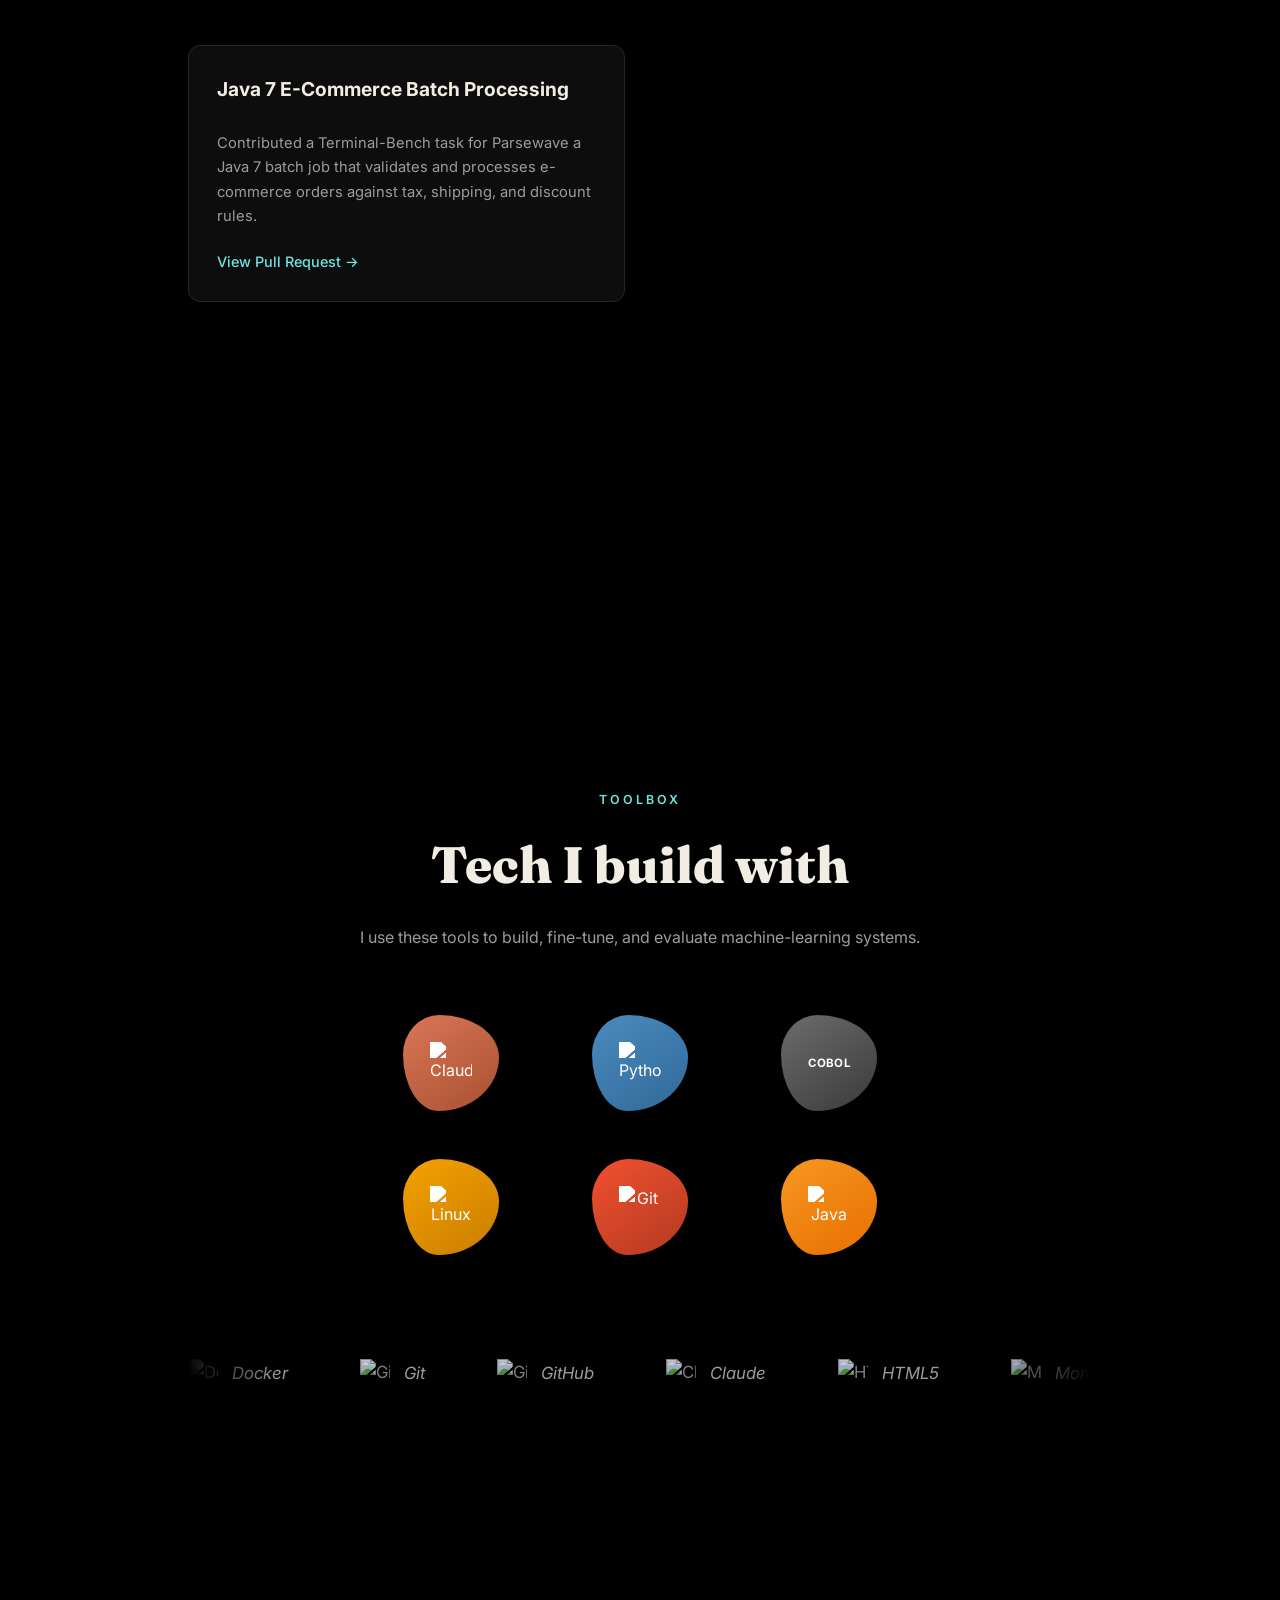
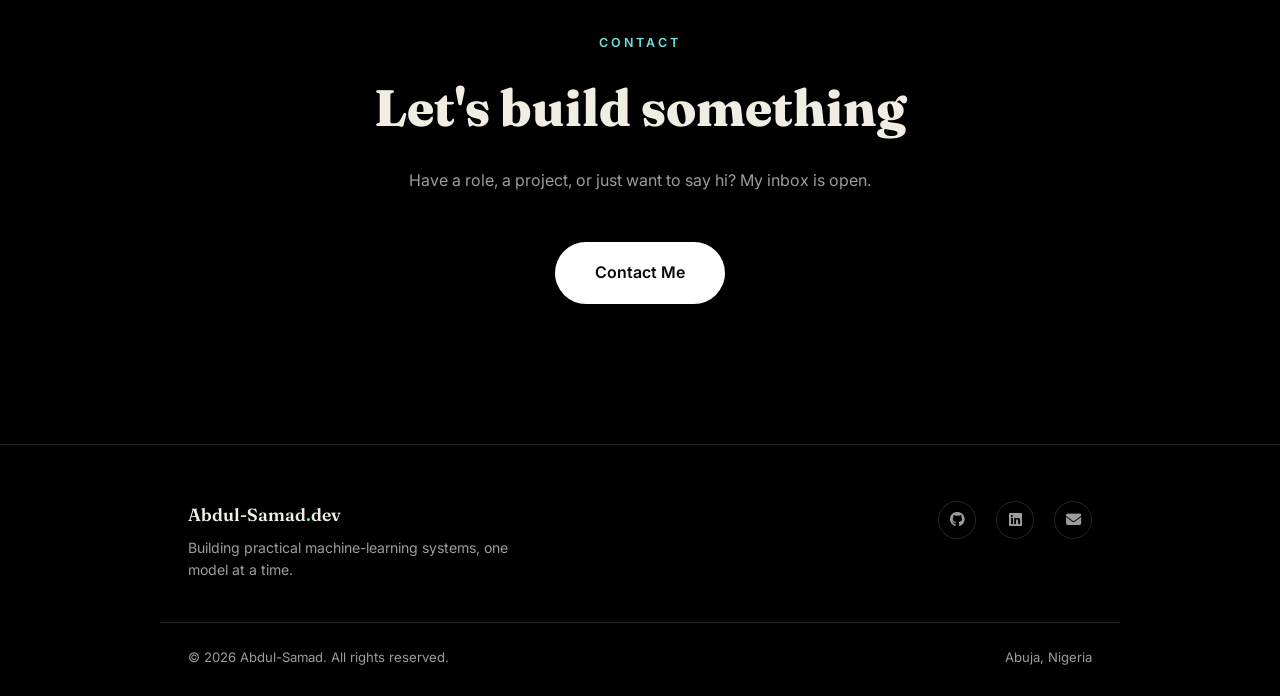
==== commit 8087fb9f: "Restore LinkedIn and improve mobile toolbox Co-authored-by: Copilot <223556219+Copilot@users.noreply" ====
--- a/index.html
+++ b/index.html
@@ -65,7 +65,8 @@
 
           <div class="linkrow">
             <a href="https://github.com/Abdulsamadlogic" target="_blank" rel="noopener" class="linkrow-item"><i class="fa-brands fa-github"></i> github</a>
-             <a href="mailto:abdulsamadabubakar817@gmail.com"><i class="fa-solid fa-envelope"></i> email</a>
+            <a href="https://www.linkedin.com/in/abdul-samad-ahmed-68b6b33a8/" target="_blank" rel="noopener" class="linkrow-item"><i class="fa-brands fa-linkedin"></i> linkedin</a>
+            <a href="mailto:abdulsamadabubakar817@gmail.com"><i class="fa-solid fa-envelope"></i> email</a>
           </div>
         </div>
 
@@ -308,8 +309,9 @@
     </div>
 
     <div class="footer-links">
-      <a href="https://github.com/Abdulsamadlogic" target="_blank" rel="noopener"><i class="fa-brands fa-github"></i></a>
-      <a href="mailto:abdulsamadabubakar817@gmail.com"><i class="fa-solid fa-envelope"></i></a>
+      <a href="https://github.com/Abdulsamadlogic" target="_blank" rel="noopener" aria-label="GitHub"><i class="fa-brands fa-github"></i></a>
+      <a href="https://www.linkedin.com/in/abdul-samad-ahmed-68b6b33a8/" target="_blank" rel="noopener" aria-label="LinkedIn"><i class="fa-brands fa-linkedin"></i></a>
+      <a href="mailto:abdulsamadabubakar817@gmail.com" aria-label="Email"><i class="fa-solid fa-envelope"></i></a>
     </div>
   </div>
 
--- a/style.css
+++ b/style.css
@@ -434,6 +434,20 @@
   .os-grid{grid-template-columns:1fr;}
 }
 
+@media (max-width:760px){
+  .toolbox-section{padding:76px 0;}
+  .tb-grid{
+    gap:clamp(20px, 5vw, 36px);
+    max-width:440px;
+    margin-bottom:60px;
+  }
+  .tb-badge{width:84px; height:84px;}
+  .tb-marquee{padding:18px 0;}
+  .tb-marquee-track{gap:clamp(28px, 7vw, 48px);}
+  .tb-marquee-track span{gap:10px; font-size:0.95rem;}
+  .tb-marquee-track img{width:26px; height:26px;}
+}
+
 @media (max-width:900px){
   .hero-row{justify-content:center;}
   .hero-mid{display:none;}
@@ -643,10 +657,13 @@
 }
 
 @media (max-width:480px){
+  .tb-title{font-size:clamp(2rem, 8vw, 2.4rem);}
+  .tb-subtitle{margin-bottom:44px; padding:0 8px;}
   .tb-grid{
     grid-template-columns:repeat(2, 1fr);
-    gap:24px;
-    max-width:220px;
+    gap:clamp(16px, 6vw, 24px);
+    width:100%;
+    max-width:240px;
     margin:0 auto 60px;
   }
   .tb-badge{
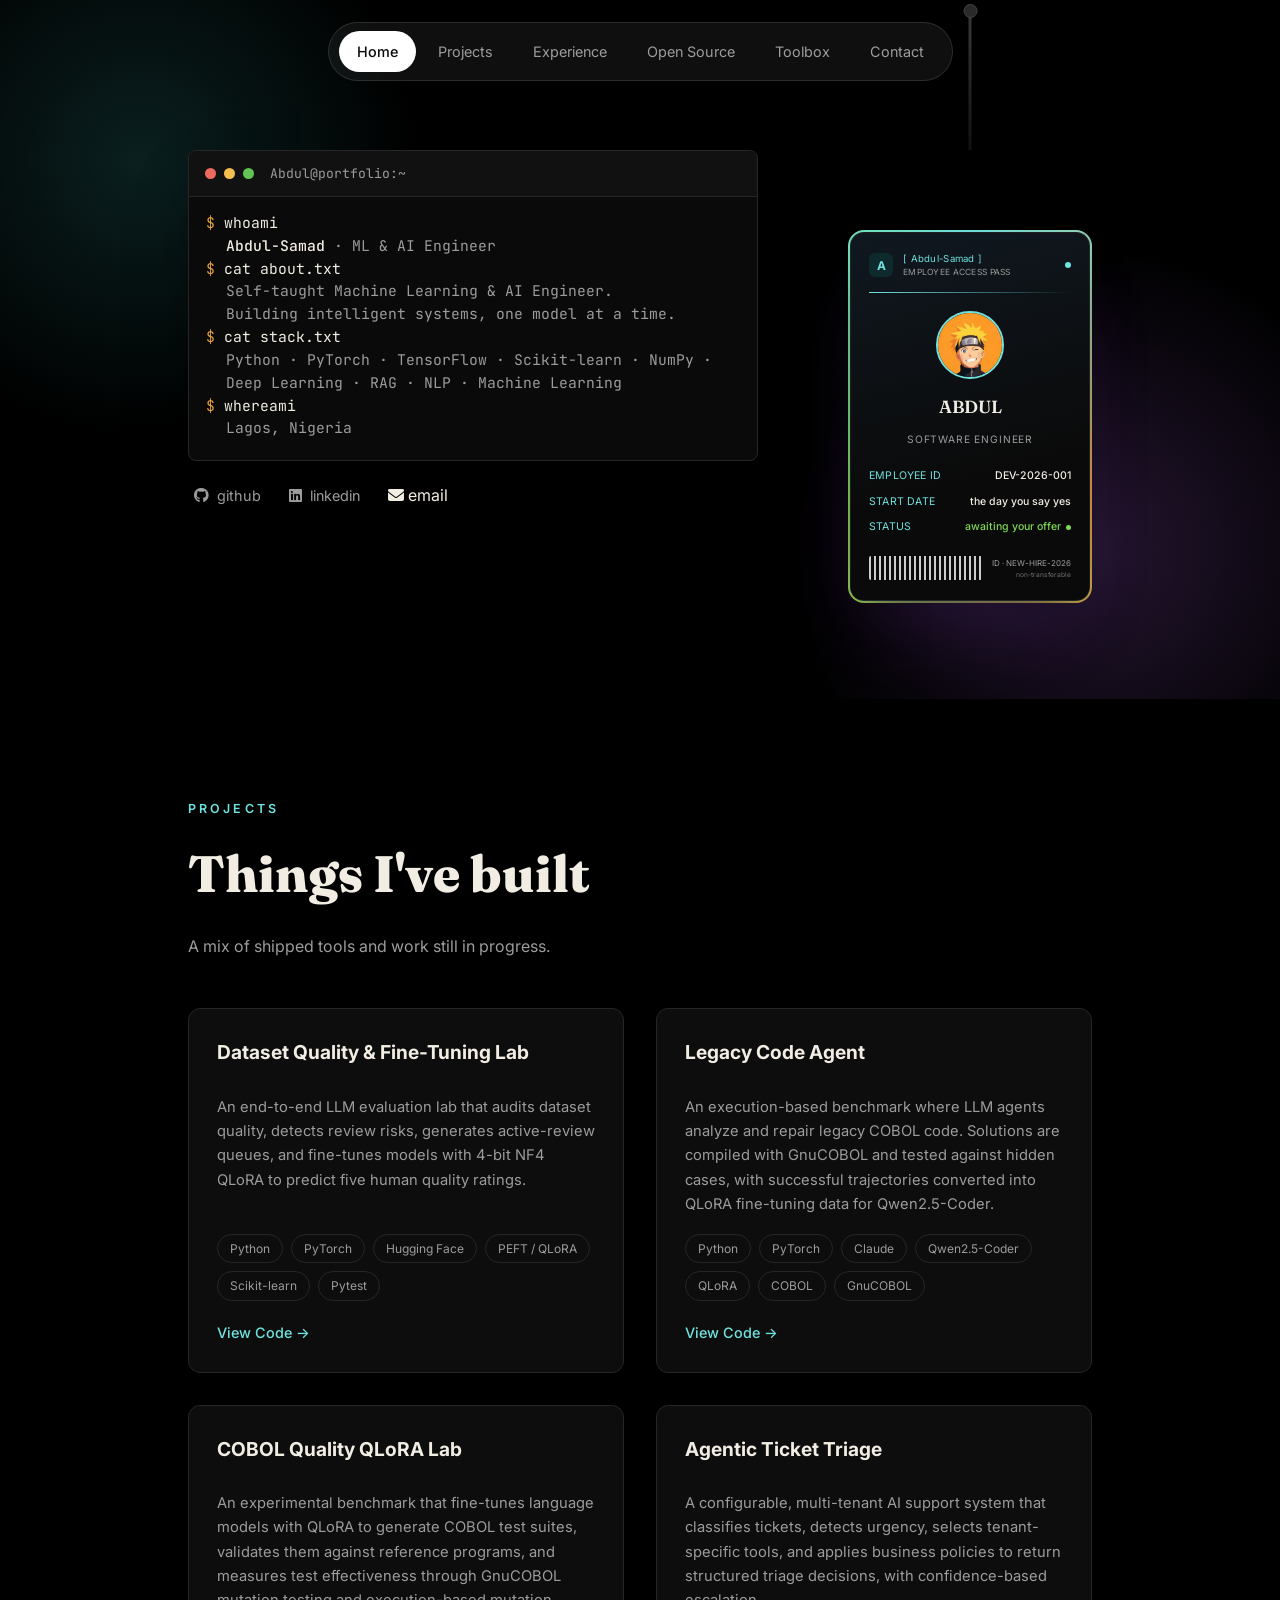
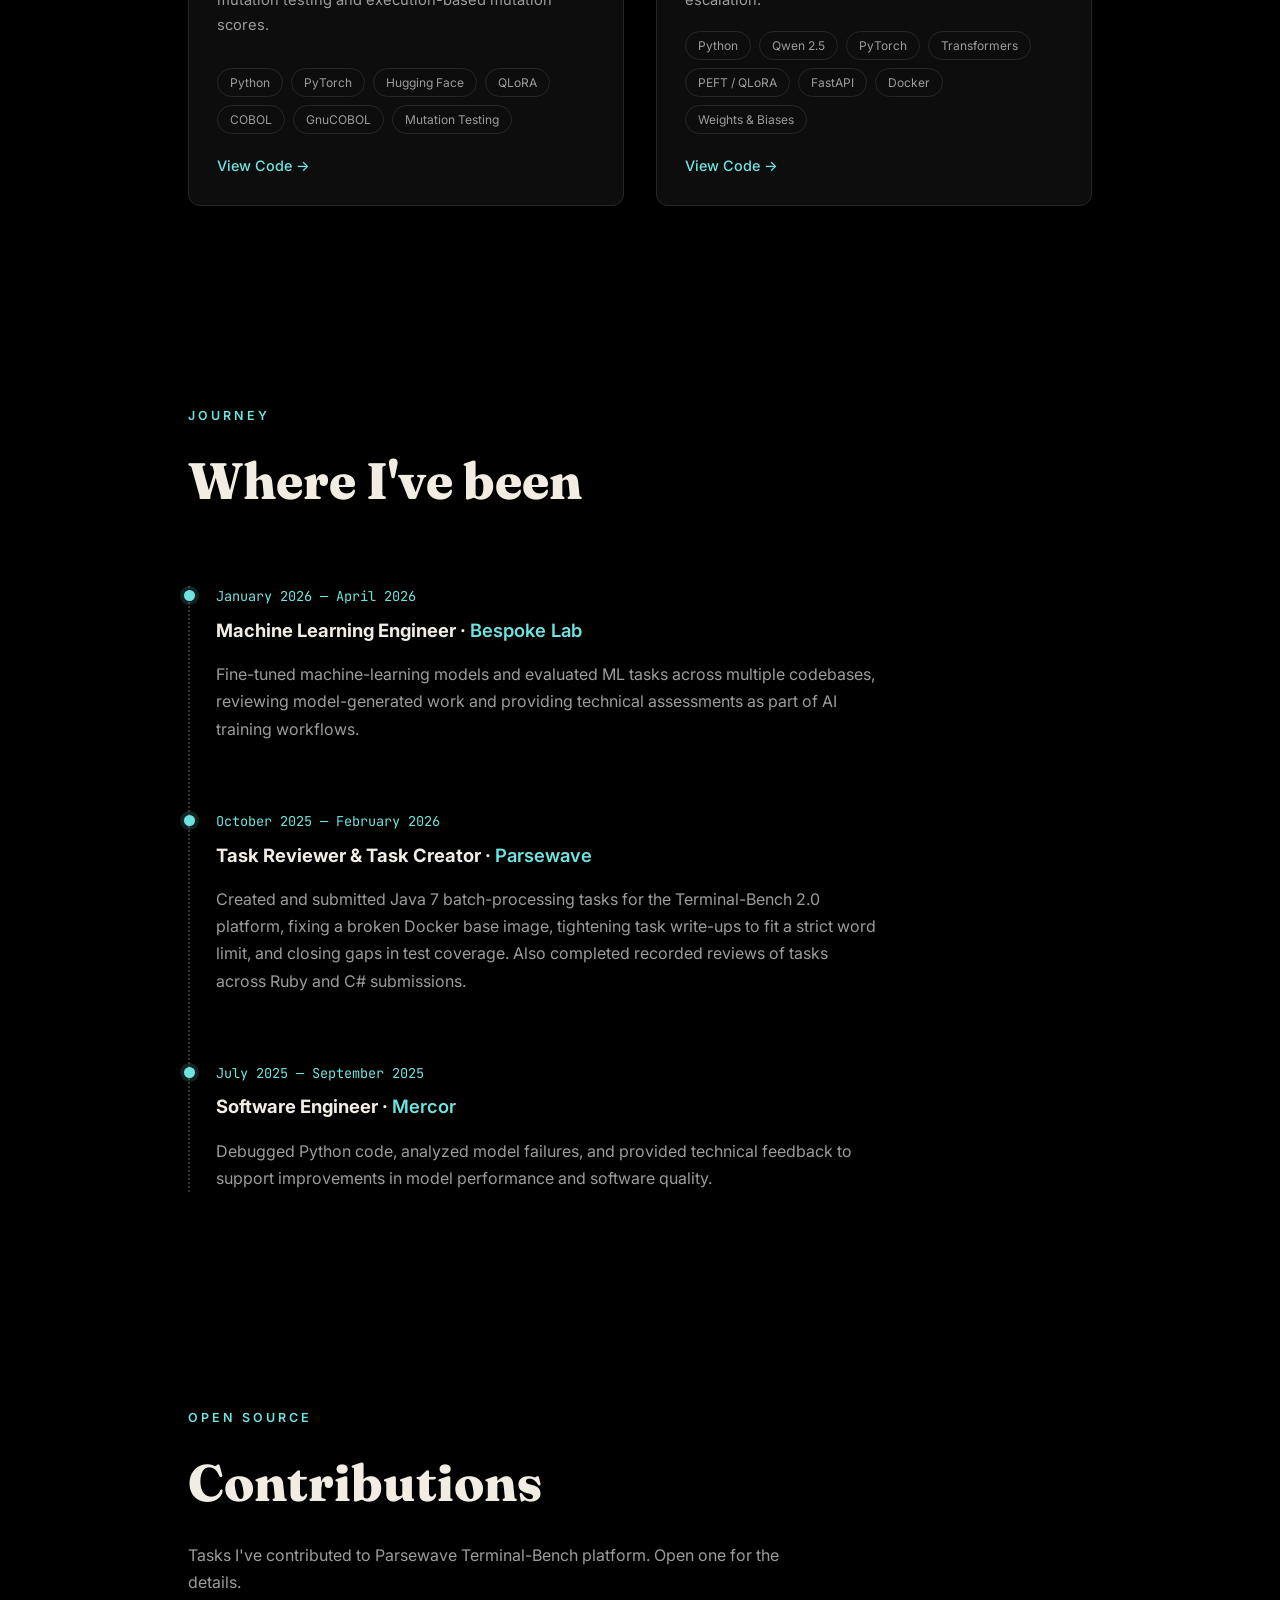
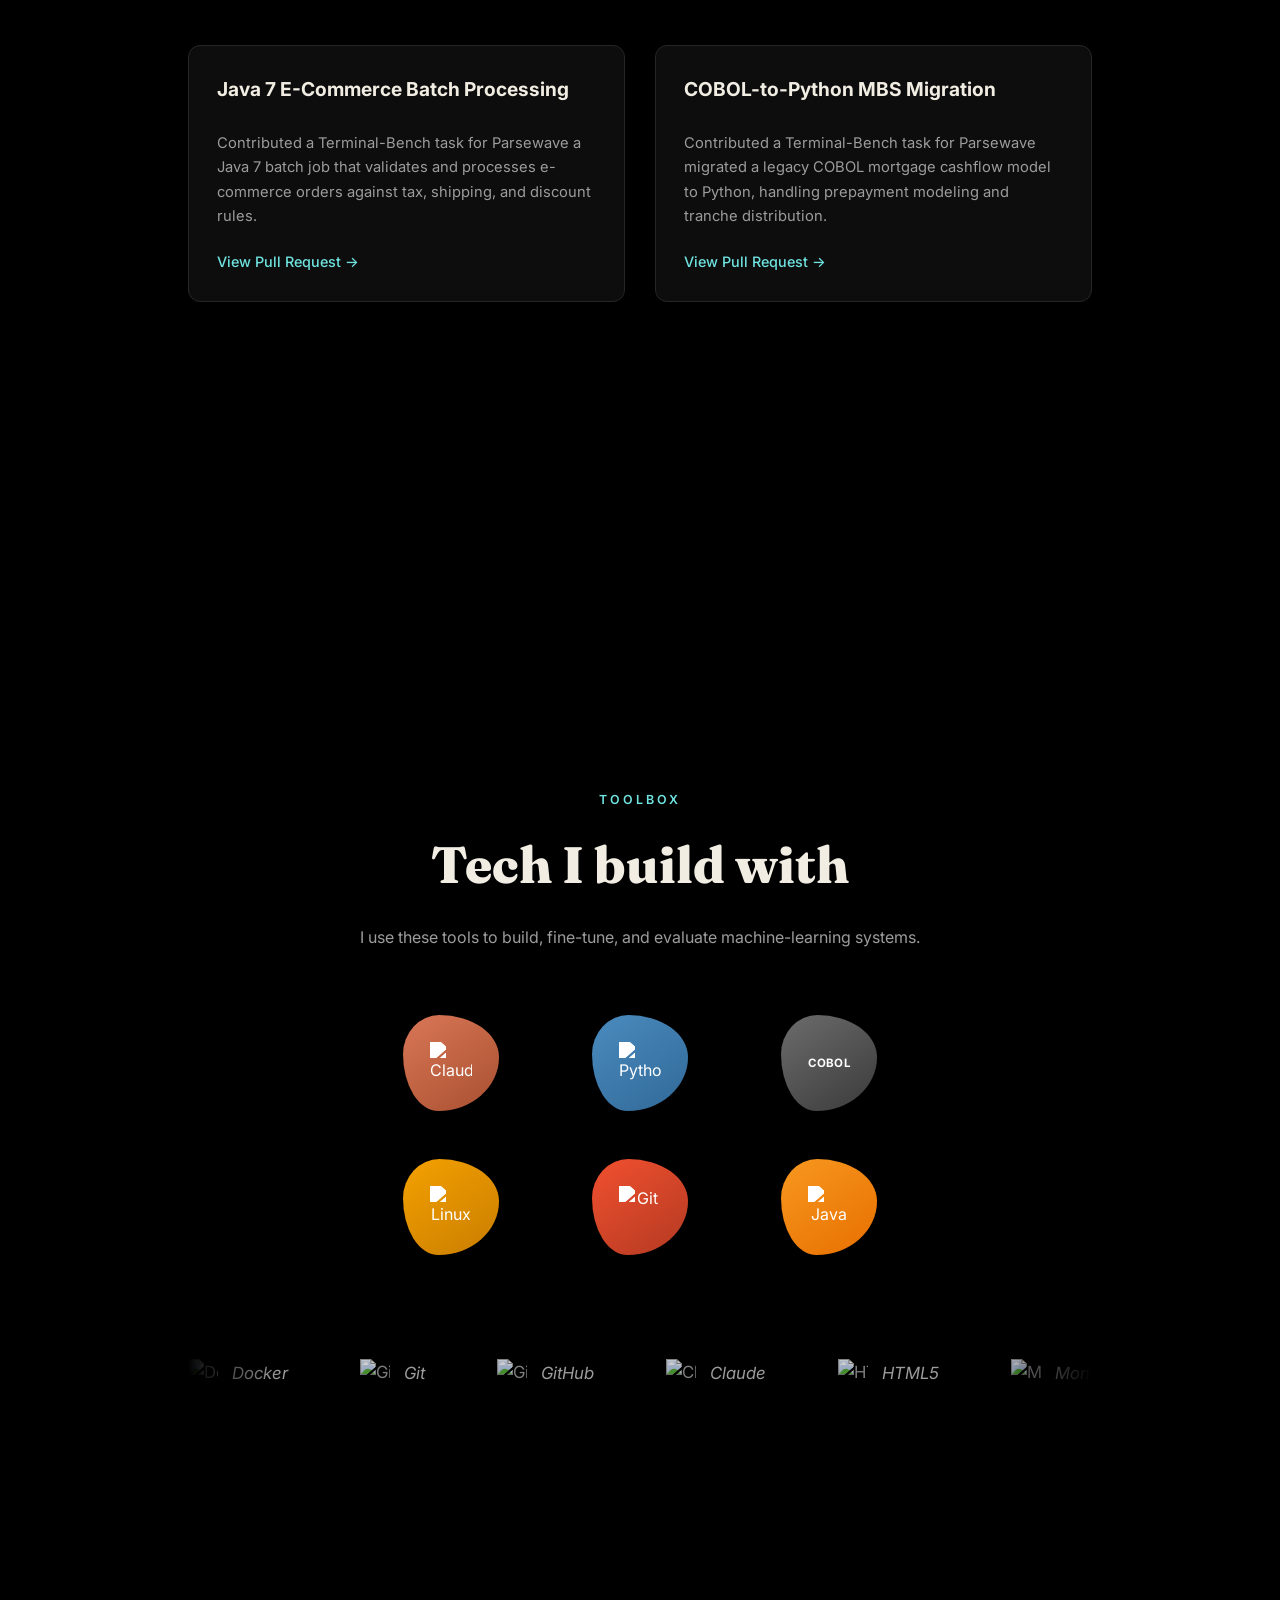
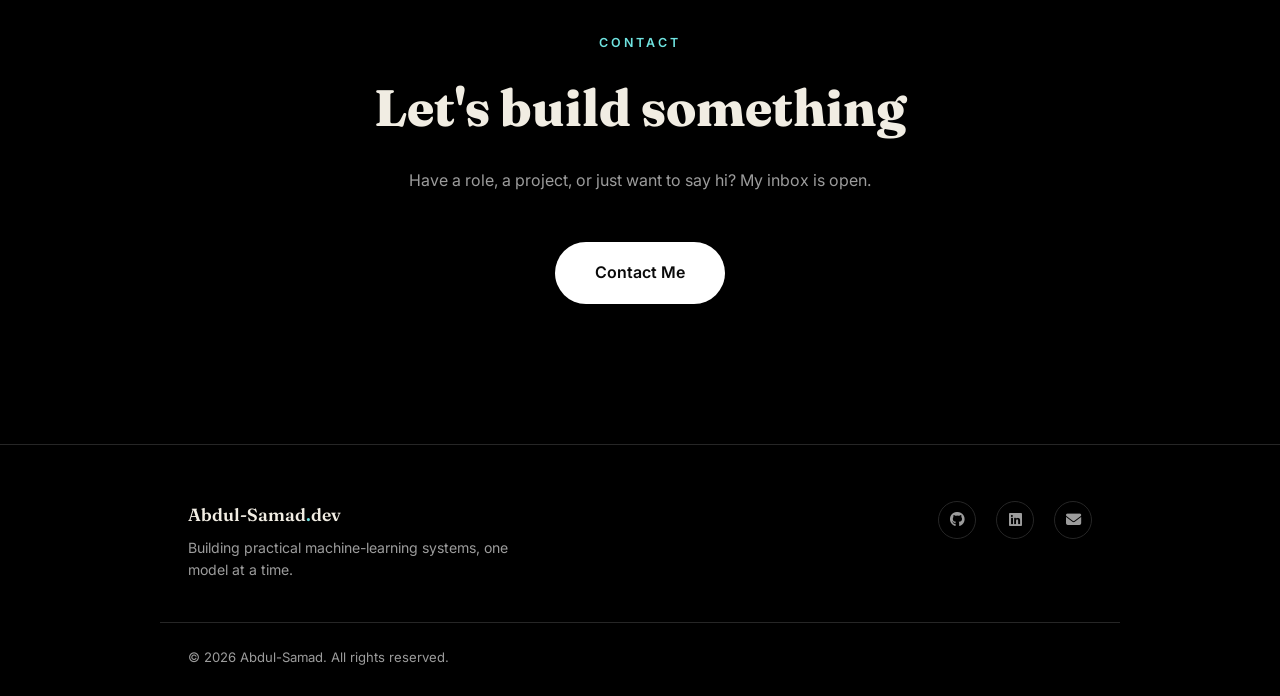
==== commit 9adf6e04: "Restore LinkedIn and improve mobile toolbox" ====
--- a/index.html
+++ b/index.html
@@ -1,327 +1,326 @@
-<!DOCTYPE html>
-<html lang="en">
-<head>
-<meta charset="UTF-8">
-<meta name="viewport" content="width=device-width, initial-scale=1.0">
-<title>King · Software Engineer</title>
-
-<link rel="preconnect" href="https://fonts.googleapis.com">
-<link rel="preconnect" href="https://fonts.gstatic.com" crossorigin>
-<link href="https://fonts.googleapis.com/css2?family=Fraunces:opsz,wght@9..144,300;9..144,500;9..144,600;9..144,700&family=Inter:wght@400;500;600&family=JetBrains+Mono:wght@400;500&display=swap" rel="stylesheet">
-
-<link rel="stylesheet" href="https://cdnjs.cloudflare.com/ajax/libs/font-awesome/6.5.1/css/all.min.css">
-
-<link rel="stylesheet" href="style.css">
-</head>
-<body>
-
-<header>
-  <nav class="navbar">
-    <div class="navlinks" id="navLinks">
-      <a href="#top" class="active">Home</a>
-      <a href="#projects">Projects</a>
-      <a href="#journey">Experience</a>
-      <a href="#opensource">Open Source</a>
-      <a href="#toolbox">Toolbox</a>
-      <a href="#contact">Contact</a>
-    </div>
-    <button class="navtoggle" id="navToggle" aria-label="Toggle menu" aria-expanded="false">
-      <i class="fa-solid fa-bars"></i>
-    </button>
-  </nav>
-</header>
-
-<main id="top">
-  <section class="hero">
-    <div class="hero-glow-teal" aria-hidden="true"></div>
-    <div class="hero-glow-purple" aria-hidden="true"></div>
-    <div class="wrap">
-      <div class="hero-row">
-
-        <div class="hero-left">
-          <div class="terminal">
-            <div class="terminal-bar">
-              <span class="terminal-dot r"></span>
-              <span class="terminal-dot y"></span>
-              <span class="terminal-dot g"></span>
-              <span class="terminal-path">Abdul@portfolio:~</span>
-            </div>
-            <div class="terminal-body" id="terminalBody">
-              <span class="prompt">$</span> whoami<br>
-              <span class="out"><strong>Abdul-samad</strong> · ML &amp; AI Engineer</span>
-              <span class="prompt">$</span> cat about.txt<br>
-              <span class="out">Self-taught Machine Learning &amp; AI Engineer.<br>Building intelligent systems, one model at a time.</span>
-              <span class="prompt">$</span> cat stack.txt<br>
-              <span class="out">Python · PyTorch · TensorFlow · Scikit-learn · NumPy · Pandas<br>Deep Learning · RAG · NLP · Machine Learning</span>
-              <span class="prompt">$</span> whereami<br>
-              <span class="out">Abuja, Nigeria</span>
-              <span class="prompt">$</span> ./status<br>
-              <span class="out"><span class="dot-muted"></span> graduated</span>
-              <span class="out accent"><span class="dot-live"></span> open to opportunities</span>
-              <span class="out comment"># ps: exploring ML, deep learning, and AI one experiment at a time.</span>
-              <span class="prompt">$</span><span class="cursor"></span>
-            </div>
-          </div>
-
-          <div class="linkrow">
-            <a href="https://github.com/Abdulsamadlogic" target="_blank" rel="noopener" class="linkrow-item"><i class="fa-brands fa-github"></i> github</a>
-            <a href="https://www.linkedin.com/in/abdul-samad-ahmed-68b6b33a8/" target="_blank" rel="noopener" class="linkrow-item"><i class="fa-brands fa-linkedin"></i> linkedin</a>
-            <a href="mailto:abdulsamadabubakar817@gmail.com"><i class="fa-solid fa-envelope"></i> email</a>
-          </div>
-        </div>
-
-      
-
-
-        <div class="hero-right">
-          <div class="lanyard"></div>
-          <div class="idcard-frame">
-          <div class="idcard">
-            <div class="idcard-top">
-              <div class="idcard-logo">A</div>
-              <div class="idcard-toptext">
-                <span>[ Abdul-Samad ]</span>
-                <small>EMPLOYEE ACCESS PASS</small>
-              </div>
-              <span class="idcard-dot"></span>
-            </div>
-            <div class="idcard-underline"></div>
-            <div class="idcard-photo"><img src="images/profile.jpg" alt="my profile"></div>
-            <h3 class="idcard-name">ABDUL</h3>
-            <p class="idcard-role">SOFTWARE ENGINEER</p>
-            <div class="idcard-rows">
-              <div><span>EMPLOYEE ID</span><b>DEV-2026-001</b></div>
-              <div><span>START DATE</span><b>the day you say yes</b></div>
-              <div><span>STATUS</span><b class="live">awaiting your offer <i class="dot-live-sm"></i></b></div>
-            </div>
-            <div class="idcard-bottom">
-              <div class="idcard-barcode"></div>
-              <span class="idcard-idtext">ID · NEW-HIRE-2026<br><small>non-transferable</small></span>
-            </div>
-          </div>
-          </div>
-        </div>
-
-      </div>
-    </div>
-  </section>
-</main>
-
-<section id="projects" class="projects-section">
-  <div class="wrap">
-    <div class="proj-eyebrow">PROJECTS</div>
-    <h2 class="proj-title">Things I've built</h2>
-    <p class="proj-subtitle">A mix of shipped tools and work still in progress.</p>
-
-    <div class="proj-grid">
-
-      <div class="proj-card reveal">
-        <h3 class="proj-card-title">Dataset Quality &amp; Fine-Tuning Lab</h3>
-        <p class="proj-card-desc">An end-to-end LLM evaluation lab that audits dataset quality, detects review risks, generates active-review queues, and fine-tunes models with 4-bit NF4 QLoRA to predict five human quality ratings.</p>
-        <div class="proj-tags">
-          <span>Python</span><span>PyTorch</span><span>Hugging Face</span><span>PEFT / QLoRA</span><span>Scikit-learn</span><span>Pytest</span>
-        </div>
-        <a href="https://github.com/Abdulsamadlogic/dataset-quality-finetuning-lab" target="_blank" rel="noopener" class="proj-link">View Code &rarr;</a>
-      </div>
-
-      <div class="proj-card reveal">
-        <h3 class="proj-card-title">Legacy Code Agent</h3>
-        <p class="proj-card-desc">An execution-based benchmark where LLM agents analyze and repair legacy COBOL code. Solutions are compiled with GnuCOBOL and tested against hidden cases, with successful trajectories converted into QLoRA fine-tuning data for Qwen2.5-Coder.</p>
-        <div class="proj-tags">
-          <span>Python</span><span>PyTorch</span><span>Claude</span><span>Qwen2.5-Coder</span><span>QLoRA</span><span>COBOL</span><span>GnuCOBOL</span>
-        </div>
-        <a href="https://github.com/Abdulsamadlogic/legacy-code-agent" target="_blank" rel="noopener" class="proj-link">View Code &rarr;</a>
-      </div>
-
-      <div class="proj-card reveal">
-        <h3 class="proj-card-title">COBOL Quality QLoRA Lab</h3>
-        <p class="proj-card-desc">An experimental benchmark that fine-tunes language models with QLoRA to generate COBOL test suites, validates them against reference programs, and measures test effectiveness through GnuCOBOL mutation testing and execution-based mutation scores.</p>
-        <div class="proj-tags">
-          <span>Python</span><span>PyTorch</span><span>Hugging Face</span><span>QLoRA</span><span>COBOL</span><span>GnuCOBOL</span><span>Mutation Testing</span>
-        </div>
-        <a href="https://github.com/Abdulsamadlogic/cobol-quality-qlora-lab" target="_blank" rel="noopener" class="proj-link">View Code &rarr;</a>
-      </div>
-
-      <div class="proj-card reveal">
-        <h3 class="proj-card-title">Agentic Ticket Triage</h3>
-        <p class="proj-card-desc">A configurable, multi-tenant AI support system that classifies tickets, detects urgency, selects tenant-specific tools, and applies business policies to return structured triage decisions, with confidence-based escalation.</p>
-        <div class="proj-tags">
-          <span>Python</span><span>Qwen 2.5</span><span>PyTorch</span><span>Transformers</span><span>PEFT / QLoRA</span><span>FastAPI</span><span>Docker</span><span>Weights &amp; Biases</span>
-        </div>
-        <a href="https://github.com/Abdulsamadlogic/agentic-ticket-triage" target="_blank" rel="noopener" class="proj-link">View Code &rarr;</a>
-      </div>
-
-    </div>
-  </div>
-</section>
-
-<section id="journey" class="journey-section">
-  <div class="wrap">
-    <div class="journey-eyebrow">JOURNEY</div>
-    <h2 class="journey-title">Where I've been</h2>
-
-    <div class="timeline">
-
-      <div class="tl-item reveal">
-        <span class="tl-dot"></span>
-        <div class="tl-date">January 2026 — April 2026</div>
-        <h3 class="tl-role">Machine Learning Engineer · <span class="tl-company">Bespoke Lab</span></h3>
-        <p class="tl-desc">Fine-tuned machine-learning models and evaluated ML tasks across multiple codebases, reviewing model-generated work and providing technical assessments as part of AI training workflows.</p>
-      </div>
-
-      <div class="tl-item reveal">
-        <span class="tl-dot"></span>
-        <div class="tl-date">October 2025 — February 2026</div>
-        <h3 class="tl-role">Task Reviewer &amp; Task Creator · <span class="tl-company">Parsewave</span></h3>
-        <p class="tl-desc">Created and submitted Java 7 batch-processing tasks for the Terminal-Bench 2.0 platform, fixing a broken Docker base image, tightening task write-ups to fit a strict word limit, and closing gaps in test coverage. Also completed recorded reviews of tasks across Ruby and C# submissions.</p>
-      </div>
-
-      <div class="tl-item reveal">
-        <span class="tl-dot"></span>
-        <div class="tl-date">July 2025 — September 2025</div>
-        <h3 class="tl-role">Software Engineer · <span class="tl-company">Mercor</span></h3>
-        <p class="tl-desc">Debugged Python code, analyzed model failures, and provided technical feedback to support improvements in model performance and software quality.</p>
-      </div>
-
-    </div>
-  </div>
-</section>
-
-
-<section id="opensource" class="opensource-section">
-  <div class="wrap">
-    <div class="os-eyebrow">OPEN SOURCE</div>
-    <h2 class="os-title">Contributions</h2>
-    <p class="os-subtitle">Tasks I've contributed to Parsewave Terminal-Bench platform. Open one for the details.</p>
-
-    <div class="os-grid">
-
-      <div class="os-card">
-        <h3 class="os-card-title">Java 7 E-Commerce Batch Processing</h3>
-        <p class="os-card-desc">Contributed a Terminal-Bench task for Parsewave a Java 7 batch job that validates and processes e-commerce orders against tax, shipping, and discount rules.</p>
-        <a href="https://github.com/parsewave/contributions-abdulsamad817/pull/7" target="_blank" rel="noopener" class="os-link">View Pull Request &rarr;</a>
-      </div>
-
-      <div class="os-card">
-        <h3 class="os-card-title">COBOL-to-Python MBS Migration</h3>
-        <p class="os-card-desc">Contributed a Terminal-Bench task for Parsewave migrated a legacy COBOL mortgage cashflow model to Python, handling prepayment modeling and tranche distribution.</p>
-        <a href="https://github.com/parsewave/contributions-abdulsamad817/pull/6" target="_blank" rel="noopener" class="os-link">View Pull Request &rarr;</a>
-      </div>
-
-      <div class="os-card">
-        <h3 class="os-card-title">COBOL Hospital Billing System</h3>
-        <p class="os-card-desc">Contributed a Terminal-Bench task for Parsewave a COBOL program for hospital billing that validates insurance coverage and generates itemized bills.</p>
-        <a href="https://github.com/parsewave/contributions-abdulsamad817/pull/8" target="_blank" rel="noopener" class="os-link">View Pull Request &rarr;</a>
-      </div>
-
-      <div class="os-card">
-        <h3 class="os-card-title">Python Transaction Pattern Detection</h3>
-        <p class="os-card-desc">Contributed a Terminal-Bench task for Parsewave a Python tool that detects synthetic transaction patterns against real behavioral data, with CSV output and SHA-256 integrity checks.</p>
-        <a href="https://github.com/parsewave/contributions-abdulsamad817/pull/2" target="_blank" rel="noopener" class="os-link">View Pull Request &rarr;</a>
-      </div>
-
-    </div>
-  </div>
-</section>
-
-
-
-<section id="toolbox" class="toolbox-section">
-  <div class="wrap">
-    <div class="tb-eyebrow">TOOLBOX</div>
-    <h2 class="tb-title">Tech I build with</h2>
-    <p class="tb-subtitle">I use these tools to build, fine-tune, and evaluate machine-learning systems.</p>
-
-    <div class="tb-grid">
-      <div class="tb-badge tb-claude"><img src="https://cdn.simpleicons.org/claude/ffffff" alt="Claude"></div>
-      <div class="tb-badge tb-python"><img src="https://cdn.simpleicons.org/python/ffffff" alt="Python"></div>
-      <div class="tb-badge tb-cobol"><span>COBOL</span></div>
-      <div class="tb-badge tb-linux"><img src="https://cdn.simpleicons.org/linux/ffffff" alt="Linux"></div>
-      <div class="tb-badge tb-git"><img src="https://cdn.simpleicons.org/git/ffffff" alt="Git"></div>
-      <div class="tb-badge tb-java"><img src="https://cdn.simpleicons.org/openjdk/ffffff" alt="Java"></div>
-    </div>
-
-    <div class="tb-marquee">
-      <div class="tb-marquee-track">
-        <span><img src="https://cdn.simpleicons.org/docker/9C9C9C" alt="Docker"><i>Docker</i></span>
-        <span><img src="https://cdn.simpleicons.org/git/9C9C9C" alt="Git"><i>Git</i></span>
-        <span><img src="https://cdn.simpleicons.org/github/9C9C9C" alt="GitHub"><i>GitHub</i></span>
-        <span><img src="https://cdn.simpleicons.org/anthropic/9C9C9C" alt="Claude"><i>Claude</i></span>
-        <span><img src="https://cdn.simpleicons.org/html5/9C9C9C" alt="HTML5"><i>HTML5</i></span>
-        <span><img src="https://cdn.simpleicons.org/mongodb/9C9C9C" alt="MongoDB"><i>MongoDB</i></span>
-        <span><img src="https://cdn.simpleicons.org/postgresql/9C9C9C" alt="PostgreSQL"><i>PostgreSQL</i></span>
-        <span><img src="https://cdn.simpleicons.org/mysql/9C9C9C" alt="MySQL"><i>MySQL</i></span>
-        <span><img src="https://cdn.simpleicons.org/javascript/9C9C9C" alt="JavaScript"><i>JavaScript</i></span>
-        <span><img src="https://cdn.simpleicons.org/openjdk/9C9C9C" alt="Java"><i>Java</i></span>
-        <span><img src="https://cdn.simpleicons.org/django/9C9C9C" alt="Django"><i>Django</i></span>
-        <span><img src="https://cdn.simpleicons.org/linux/9C9C9C" alt="Linux"><i>Linux</i></span>
-        <span><img src="https://cdn.simpleicons.org/ubuntu/9C9C9C" alt="Ubuntu"><i>Ubuntu</i></span>
-        <span><img src="https://cdn.simpleicons.org/pytorch/9C9C9C" alt="PyTorch"><i>PyTorch</i></span>
-        <span><img src="https://cdn.simpleicons.org/scikitlearn/9C9C9C" alt="scikit-learn"><i>scikit-learn</i></span>
-        <span><img src="https://cdn.simpleicons.org/numpy/9C9C9C" alt="NumPy"><i>NumPy</i></span>
-        <span><img src="https://cdn.simpleicons.org/kaggle/9C9C9C" alt="Kaggle"><i>Kaggle</i></span>
-        <span><img src="https://cdn.simpleicons.org/tensorflow/9C9C9C" alt="TensorFlow"><i>TensorFlow</i></span>
-        <span><img src="https://cdn.simpleicons.org/huggingface/9C9C9C" alt="Hugging Face"><i>Hugging Face</i></span>
-        <span><img src="https://cdn.simpleicons.org/docker/9C9C9C" alt="Docker"><i>Docker</i></span>
-        <span><img src="https://cdn.simpleicons.org/git/9C9C9C" alt="Git"><i>Git</i></span>
-        <span><img src="https://cdn.simpleicons.org/github/9C9C9C" alt="GitHub"><i>GitHub</i></span>
-        <span><img src="https://cdn.simpleicons.org/claude/9C9C9C" alt="Claude"><i>Claude</i></span>
-        <span><img src="https://cdn.simpleicons.org/html5/9C9C9C" alt="HTML5"><i>HTML5</i></span>
-         <span><img src="https://cdn.simpleicons.org/mongodb/9C9C9C" alt="MongoDB"><i>MongoDB</i></span>
-        <span><img src="https://cdn.simpleicons.org/postgresql/9C9C9C" alt="PostgreSQL"><i>PostgreSQL</i></span>
-        <span><img src="https://cdn.simpleicons.org/mysql/9C9C9C" alt="MySQL"><i>MySQL</i></span>
-        <span><img src="https://cdn.simpleicons.org/javascript/9C9C9C" alt="JavaScript"><i>JavaScript</i></span>
-        <span><img src="https://cdn.simpleicons.org/openjdk/9C9C9C" alt="Java"><i>Java</i></span>
-        <span><img src="https://cdn.simpleicons.org/django/9C9C9C" alt="Django"><i>Django</i></span>
-        <span><img src="https://cdn.simpleicons.org/ubuntu/9C9C9C" alt="Ubuntu"><i>Ubuntu</i></span>
-        <span><img src="https://cdn.simpleicons.org/linux/9C9C9C" alt="Linux"><i>Linux</i></span>
-        <span><img src="https://cdn.simpleicons.org/pytorch/9C9C9C" alt="PyTorch"><i>PyTorch</i></span>
-        <span><img src="https://cdn.simpleicons.org/scikitlearn/9C9C9C" alt="scikit-learn"><i>scikit-learn</i></span>
-        <span><img src="https://cdn.simpleicons.org/numpy/9C9C9C" alt="NumPy"><i>NumPy</i></span>
-        <span><img src="https://cdn.simpleicons.org/kaggle/9C9C9C" alt="Kaggle"><i>Kaggle</i></span>
-        <span><img src="https://cdn.simpleicons.org/tensorflow/9C9C9C" alt="TensorFlow"><i>TensorFlow</i></span>
-        <span><img src="https://cdn.simpleicons.org/huggingface/9C9C9C" alt="Hugging Face"><i>Hugging Face</i></span>
-      </div>
-    </div>
-
-  </div>
-</section>
-
-<section id="contact" class="contact-section">
-  <div class="wrap">
-    <div class="contact-eyebrow">CONTACT</div>
-    <h2 class="contact-title">Let's build something</h2>
-    <p class="contact-subtitle">Have a role, a project, or just want to say hi? My inbox is open.</p>
-
-    <a href="mailto:abdulsamadabubakar817@gmail.com" class="contact-btn">
-      <span class="contact-btn-ring"></span>
-      <span class="contact-btn-text">Contact Me</span>
-    </a>
-  </div>
-</section>
-
-
-<footer class="site-footer">
-  <div class="wrap footer-inner">
-    <div class="footer-left">
-      <span class="footer-brand">Abdul-Samad<span class="footer-dot">.</span>dev</span>
-      <span class="footer-tagline">Building practical machine-learning systems, one model at a time.</span>
-    </div>
-
-    <div class="footer-links">
-      <a href="https://github.com/Abdulsamadlogic" target="_blank" rel="noopener" aria-label="GitHub"><i class="fa-brands fa-github"></i></a>
-      <a href="https://www.linkedin.com/in/abdul-samad-ahmed-68b6b33a8/" target="_blank" rel="noopener" aria-label="LinkedIn"><i class="fa-brands fa-linkedin"></i></a>
+<!DOCTYPE html>
+<html lang="en">
+<head>
+<meta charset="UTF-8">
+<meta name="viewport" content="width=device-width, initial-scale=1.0">
+<title>King · Software Engineer</title>
+
+<link rel="preconnect" href="https://fonts.googleapis.com">
+<link rel="preconnect" href="https://fonts.gstatic.com" crossorigin>
+<link href="https://fonts.googleapis.com/css2?family=Fraunces:opsz,wght@9..144,300;9..144,500;9..144,600;9..144,700&family=Inter:wght@400;500;600&family=JetBrains+Mono:wght@400;500&display=swap" rel="stylesheet">
+
+<link rel="stylesheet" href="https://cdnjs.cloudflare.com/ajax/libs/font-awesome/6.5.1/css/all.min.css">
+
+<link rel="stylesheet" href="style.css">
+</head>
+<body>
+
+<header>
+  <nav class="navbar">
+    <div class="navlinks" id="navLinks">
+      <a href="#top" class="active">Home</a>
+      <a href="#projects">Projects</a>
+      <a href="#journey">Experience</a>
+      <a href="#opensource">Open Source</a>
+      <a href="#toolbox">Toolbox</a>
+      <a href="#contact">Contact</a>
+    </div>
+    <button class="navtoggle" id="navToggle" aria-label="Toggle menu" aria-expanded="false">
+      <i class="fa-solid fa-bars"></i>
+    </button>
+  </nav>
+</header>
+
+<main id="top">
+  <section class="hero">
+    <div class="hero-glow-teal" aria-hidden="true"></div>
+    <div class="hero-glow-purple" aria-hidden="true"></div>
+    <div class="wrap">
+      <div class="hero-row">
+
+        <div class="hero-left">
+          <div class="terminal">
+            <div class="terminal-bar">
+              <span class="terminal-dot r"></span>
+              <span class="terminal-dot y"></span>
+              <span class="terminal-dot g"></span>
+              <span class="terminal-path">Abdul@portfolio:~</span>
+            </div>
+            <div class="terminal-body" id="terminalBody">
+              <span class="prompt">$</span> whoami<br>
+              <span class="out"><strong>Abdul-samad</strong> · ML &amp; AI Engineer</span>
+              <span class="prompt">$</span> cat about.txt<br>
+              <span class="out">Self-taught Machine Learning &amp; AI Engineer.<br>Building intelligent systems, one model at a time.</span>
+              <span class="prompt">$</span> cat stack.txt<br>
+              <span class="out">Python · PyTorch · TensorFlow · Scikit-learn · NumPy · Pandas<br>Deep Learning · RAG · NLP · Machine Learning</span>
+              <span class="prompt">$</span> whereami<br>
+              <span class="out">Abuja, Nigeria</span>
+              <span class="prompt">$</span> ./status<br>
+              <span class="out"><span class="dot-muted"></span> graduated</span>
+              <span class="out accent"><span class="dot-live"></span> open to opportunities</span>
+              <span class="out comment"># ps: exploring ML, deep learning, and AI one experiment at a time.</span>
+              <span class="prompt">$</span><span class="cursor"></span>
+            </div>
+          </div>
+
+          <div class="linkrow">
+            <a href="https://github.com/Abdulsamadlogic" target="_blank" rel="noopener" class="linkrow-item"><i class="fa-brands fa-github"></i> github</a>
+            <a href="https://www.linkedin.com/in/abdul-samad-ahmed-68b6b33a8/" target="_blank" rel="noopener" class="linkrow-item"><i class="fa-brands fa-linkedin"></i> linkedin</a>
+            <a href="mailto:abdulsamadabubakar817@gmail.com"><i class="fa-solid fa-envelope"></i> email</a>
+          </div>
+        </div>
+
+      
+
+
+        <div class="hero-right">
+          <div class="lanyard"></div>
+          <div class="idcard-frame">
+          <div class="idcard">
+            <div class="idcard-top">
+              <div class="idcard-logo">A</div>
+              <div class="idcard-toptext">
+                <span>[ Abdul-Samad ]</span>
+                <small>EMPLOYEE ACCESS PASS</small>
+              </div>
+              <span class="idcard-dot"></span>
+            </div>
+            <div class="idcard-underline"></div>
+            <div class="idcard-photo"><img src="images/profile.jpg" alt="my profile"></div>
+            <h3 class="idcard-name">ABDUL</h3>
+            <p class="idcard-role">SOFTWARE ENGINEER</p>
+            <div class="idcard-rows">
+              <div><span>EMPLOYEE ID</span><b>DEV-2026-001</b></div>
+              <div><span>START DATE</span><b>the day you say yes</b></div>
+              <div><span>STATUS</span><b class="live">awaiting your offer <i class="dot-live-sm"></i></b></div>
+            </div>
+            <div class="idcard-bottom">
+              <div class="idcard-barcode"></div>
+              <span class="idcard-idtext">ID · NEW-HIRE-2026<br><small>non-transferable</small></span>
+            </div>
+          </div>
+          </div>
+        </div>
+
+      </div>
+    </div>
+  </section>
+</main>
+
+<section id="projects" class="projects-section">
+  <div class="wrap">
+    <div class="proj-eyebrow">PROJECTS</div>
+    <h2 class="proj-title">Things I've built</h2>
+    <p class="proj-subtitle">A mix of shipped tools and work still in progress.</p>
+
+    <div class="proj-grid">
+
+      <div class="proj-card reveal">
+        <h3 class="proj-card-title">Dataset Quality &amp; Fine-Tuning Lab</h3>
+        <p class="proj-card-desc">An end-to-end LLM evaluation lab that audits dataset quality, detects review risks, generates active-review queues, and fine-tunes models with 4-bit NF4 QLoRA to predict five human quality ratings.</p>
+        <div class="proj-tags">
+          <span>Python</span><span>PyTorch</span><span>Hugging Face</span><span>PEFT / QLoRA</span><span>Scikit-learn</span><span>Pytest</span>
+        </div>
+        <a href="https://github.com/Abdulsamadlogic/dataset-quality-finetuning-lab" target="_blank" rel="noopener" class="proj-link">View Code &rarr;</a>
+      </div>
+
+      <div class="proj-card reveal">
+        <h3 class="proj-card-title">Legacy Code Agent</h3>
+        <p class="proj-card-desc">An execution-based benchmark where LLM agents analyze and repair legacy COBOL code. Solutions are compiled with GnuCOBOL and tested against hidden cases, with successful trajectories converted into QLoRA fine-tuning data for Qwen2.5-Coder.</p>
+        <div class="proj-tags">
+          <span>Python</span><span>PyTorch</span><span>Claude</span><span>Qwen2.5-Coder</span><span>QLoRA</span><span>COBOL</span><span>GnuCOBOL</span>
+        </div>
+        <a href="https://github.com/Abdulsamadlogic/legacy-code-agent" target="_blank" rel="noopener" class="proj-link">View Code &rarr;</a>
+      </div>
+
+      <div class="proj-card reveal">
+        <h3 class="proj-card-title">COBOL Quality QLoRA Lab</h3>
+        <p class="proj-card-desc">An experimental benchmark that fine-tunes language models with QLoRA to generate COBOL test suites, validates them against reference programs, and measures test effectiveness through GnuCOBOL mutation testing and execution-based mutation scores.</p>
+        <div class="proj-tags">
+          <span>Python</span><span>PyTorch</span><span>Hugging Face</span><span>QLoRA</span><span>COBOL</span><span>GnuCOBOL</span><span>Mutation Testing</span>
+        </div>
+        <a href="https://github.com/Abdulsamadlogic/cobol-quality-qlora-lab" target="_blank" rel="noopener" class="proj-link">View Code &rarr;</a>
+      </div>
+
+      <div class="proj-card reveal">
+        <h3 class="proj-card-title">Agentic Ticket Triage</h3>
+        <p class="proj-card-desc">A configurable, multi-tenant AI support system that classifies tickets, detects urgency, selects tenant-specific tools, and applies business policies to return structured triage decisions, with confidence-based escalation.</p>
+        <div class="proj-tags">
+          <span>Python</span><span>Qwen 2.5</span><span>PyTorch</span><span>Transformers</span><span>PEFT / QLoRA</span><span>FastAPI</span><span>Docker</span><span>Weights &amp; Biases</span>
+        </div>
+        <a href="https://github.com/Abdulsamadlogic/agentic-ticket-triage" target="_blank" rel="noopener" class="proj-link">View Code &rarr;</a>
+      </div>
+
+    </div>
+  </div>
+</section>
+
+<section id="journey" class="journey-section">
+  <div class="wrap">
+    <div class="journey-eyebrow">JOURNEY</div>
+    <h2 class="journey-title">Where I've been</h2>
+
+    <div class="timeline">
+
+      <div class="tl-item reveal">
+        <span class="tl-dot"></span>
+        <div class="tl-date">January 2026 — April 2026</div>
+        <h3 class="tl-role">Machine Learning Engineer · <span class="tl-company">Bespoke Lab</span></h3>
+        <p class="tl-desc">Fine-tuned machine-learning models and evaluated ML tasks across multiple codebases, reviewing model-generated work and providing technical assessments as part of AI training workflows.</p>
+      </div>
+
+      <div class="tl-item reveal">
+        <span class="tl-dot"></span>
+        <div class="tl-date">October 2025 — February 2026</div>
+        <h3 class="tl-role">Task Reviewer &amp; Task Creator · <span class="tl-company">Parsewave</span></h3>
+        <p class="tl-desc">Created and submitted Java 7 batch-processing tasks for the Terminal-Bench 2.0 platform, fixing a broken Docker base image, tightening task write-ups to fit a strict word limit, and closing gaps in test coverage. Also completed recorded reviews of tasks across Ruby and C# submissions.</p>
+      </div>
+
+      <div class="tl-item reveal">
+        <span class="tl-dot"></span>
+        <div class="tl-date">July 2025 — September 2025</div>
+        <h3 class="tl-role">Software Engineer · <span class="tl-company">Mercor</span></h3>
+        <p class="tl-desc">Debugged Python code, analyzed model failures, and provided technical feedback to support improvements in model performance and software quality.</p>
+      </div>
+
+    </div>
+  </div>
+</section>
+
+
+<section id="opensource" class="opensource-section">
+  <div class="wrap">
+    <div class="os-eyebrow">OPEN SOURCE</div>
+    <h2 class="os-title">Contributions</h2>
+    <p class="os-subtitle">Tasks I've contributed to Parsewave Terminal-Bench platform. Open one for the details.</p>
+
+    <div class="os-grid">
+
+      <div class="os-card">
+        <h3 class="os-card-title">Java 7 E-Commerce Batch Processing</h3>
+        <p class="os-card-desc">Contributed a Terminal-Bench task for Parsewave a Java 7 batch job that validates and processes e-commerce orders against tax, shipping, and discount rules.</p>
+        <a href="https://github.com/parsewave/contributions-abdulsamad817/pull/7" target="_blank" rel="noopener" class="os-link">View Pull Request &rarr;</a>
+      </div>
+
+      <div class="os-card">
+        <h3 class="os-card-title">COBOL-to-Python MBS Migration</h3>
+        <p class="os-card-desc">Contributed a Terminal-Bench task for Parsewave migrated a legacy COBOL mortgage cashflow model to Python, handling prepayment modeling and tranche distribution.</p>
+        <a href="https://github.com/parsewave/contributions-abdulsamad817/pull/6" target="_blank" rel="noopener" class="os-link">View Pull Request &rarr;</a>
+      </div>
+
+      <div class="os-card">
+        <h3 class="os-card-title">COBOL Hospital Billing System</h3>
+        <p class="os-card-desc">Contributed a Terminal-Bench task for Parsewave a COBOL program for hospital billing that validates insurance coverage and generates itemized bills.</p>
+        <a href="https://github.com/parsewave/contributions-abdulsamad817/pull/8" target="_blank" rel="noopener" class="os-link">View Pull Request &rarr;</a>
+      </div>
+
+      <div class="os-card">
+        <h3 class="os-card-title">Python Transaction Pattern Detection</h3>
+        <p class="os-card-desc">Contributed a Terminal-Bench task for Parsewave a Python tool that detects synthetic transaction patterns against real behavioral data, with CSV output and SHA-256 integrity checks.</p>
+        <a href="https://github.com/parsewave/contributions-abdulsamad817/pull/2" target="_blank" rel="noopener" class="os-link">View Pull Request &rarr;</a>
+      </div>
+
+    </div>
+  </div>
+</section>
+
+
+
+<section id="toolbox" class="toolbox-section">
+  <div class="wrap">
+    <div class="tb-eyebrow">TOOLBOX</div>
+    <h2 class="tb-title">Tech I build with</h2>
+    <p class="tb-subtitle">I use these tools to build, fine-tune, and evaluate machine-learning systems.</p>
+
+    <div class="tb-grid">
+      <div class="tb-badge tb-claude"><img src="https://cdn.simpleicons.org/claude/ffffff" alt="Claude"></div>
+      <div class="tb-badge tb-python"><img src="https://cdn.simpleicons.org/python/ffffff" alt="Python"></div>
+      <div class="tb-badge tb-cobol"><span>COBOL</span></div>
+      <div class="tb-badge tb-linux"><img src="https://cdn.simpleicons.org/linux/ffffff" alt="Linux"></div>
+      <div class="tb-badge tb-git"><img src="https://cdn.simpleicons.org/git/ffffff" alt="Git"></div>
+      <div class="tb-badge tb-java"><img src="https://cdn.simpleicons.org/openjdk/ffffff" alt="Java"></div>
+    </div>
+
+    <div class="tb-marquee">
+      <div class="tb-marquee-track">
+        <span><img src="https://cdn.simpleicons.org/docker/9C9C9C" alt="Docker"><i>Docker</i></span>
+        <span><img src="https://cdn.simpleicons.org/git/9C9C9C" alt="Git"><i>Git</i></span>
+        <span><img src="https://cdn.simpleicons.org/github/9C9C9C" alt="GitHub"><i>GitHub</i></span>
+        <span><img src="https://cdn.simpleicons.org/anthropic/9C9C9C" alt="Claude"><i>Claude</i></span>
+        <span><img src="https://cdn.simpleicons.org/html5/9C9C9C" alt="HTML5"><i>HTML5</i></span>
+        <span><img src="https://cdn.simpleicons.org/mongodb/9C9C9C" alt="MongoDB"><i>MongoDB</i></span>
+        <span><img src="https://cdn.simpleicons.org/postgresql/9C9C9C" alt="PostgreSQL"><i>PostgreSQL</i></span>
+        <span><img src="https://cdn.simpleicons.org/mysql/9C9C9C" alt="MySQL"><i>MySQL</i></span>
+        <span><img src="https://cdn.simpleicons.org/javascript/9C9C9C" alt="JavaScript"><i>JavaScript</i></span>
+        <span><img src="https://cdn.simpleicons.org/openjdk/9C9C9C" alt="Java"><i>Java</i></span>
+        <span><img src="https://cdn.simpleicons.org/django/9C9C9C" alt="Django"><i>Django</i></span>
+        <span><img src="https://cdn.simpleicons.org/linux/9C9C9C" alt="Linux"><i>Linux</i></span>
+        <span><img src="https://cdn.simpleicons.org/ubuntu/9C9C9C" alt="Ubuntu"><i>Ubuntu</i></span>
+        <span><img src="https://cdn.simpleicons.org/pytorch/9C9C9C" alt="PyTorch"><i>PyTorch</i></span>
+        <span><img src="https://cdn.simpleicons.org/scikitlearn/9C9C9C" alt="scikit-learn"><i>scikit-learn</i></span>
+        <span><img src="https://cdn.simpleicons.org/numpy/9C9C9C" alt="NumPy"><i>NumPy</i></span>
+        <span><img src="https://cdn.simpleicons.org/kaggle/9C9C9C" alt="Kaggle"><i>Kaggle</i></span>
+        <span><img src="https://cdn.simpleicons.org/tensorflow/9C9C9C" alt="TensorFlow"><i>TensorFlow</i></span>
+        <span><img src="https://cdn.simpleicons.org/huggingface/9C9C9C" alt="Hugging Face"><i>Hugging Face</i></span>
+        <span><img src="https://cdn.simpleicons.org/docker/9C9C9C" alt="Docker"><i>Docker</i></span>
+        <span><img src="https://cdn.simpleicons.org/git/9C9C9C" alt="Git"><i>Git</i></span>
+        <span><img src="https://cdn.simpleicons.org/github/9C9C9C" alt="GitHub"><i>GitHub</i></span>
+        <span><img src="https://cdn.simpleicons.org/claude/9C9C9C" alt="Claude"><i>Claude</i></span>
+        <span><img src="https://cdn.simpleicons.org/html5/9C9C9C" alt="HTML5"><i>HTML5</i></span>
+         <span><img src="https://cdn.simpleicons.org/mongodb/9C9C9C" alt="MongoDB"><i>MongoDB</i></span>
+        <span><img src="https://cdn.simpleicons.org/postgresql/9C9C9C" alt="PostgreSQL"><i>PostgreSQL</i></span>
+        <span><img src="https://cdn.simpleicons.org/mysql/9C9C9C" alt="MySQL"><i>MySQL</i></span>
+        <span><img src="https://cdn.simpleicons.org/javascript/9C9C9C" alt="JavaScript"><i>JavaScript</i></span>
+        <span><img src="https://cdn.simpleicons.org/openjdk/9C9C9C" alt="Java"><i>Java</i></span>
+        <span><img src="https://cdn.simpleicons.org/django/9C9C9C" alt="Django"><i>Django</i></span>
+        <span><img src="https://cdn.simpleicons.org/ubuntu/9C9C9C" alt="Ubuntu"><i>Ubuntu</i></span>
+        <span><img src="https://cdn.simpleicons.org/linux/9C9C9C" alt="Linux"><i>Linux</i></span>
+        <span><img src="https://cdn.simpleicons.org/pytorch/9C9C9C" alt="PyTorch"><i>PyTorch</i></span>
+        <span><img src="https://cdn.simpleicons.org/scikitlearn/9C9C9C" alt="scikit-learn"><i>scikit-learn</i></span>
+        <span><img src="https://cdn.simpleicons.org/numpy/9C9C9C" alt="NumPy"><i>NumPy</i></span>
+        <span><img src="https://cdn.simpleicons.org/kaggle/9C9C9C" alt="Kaggle"><i>Kaggle</i></span>
+        <span><img src="https://cdn.simpleicons.org/tensorflow/9C9C9C" alt="TensorFlow"><i>TensorFlow</i></span>
+        <span><img src="https://cdn.simpleicons.org/huggingface/9C9C9C" alt="Hugging Face"><i>Hugging Face</i></span>
+      </div>
+    </div>
+
+  </div>
+</section>
+
+<section id="contact" class="contact-section">
+  <div class="wrap">
+    <div class="contact-eyebrow">CONTACT</div>
+    <h2 class="contact-title">Let's build something</h2>
+    <p class="contact-subtitle">Have a role, a project, or just want to say hi? My inbox is open.</p>
+
+    <a href="mailto:abdulsamadabubakar817@gmail.com" class="contact-btn">
+      <span class="contact-btn-ring"></span>
+      <span class="contact-btn-text">Contact Me</span>
+    </a>
+  </div>
+</section>
+
+
+<footer class="site-footer">
+  <div class="wrap footer-inner">
+    <div class="footer-left">
+      <span class="footer-brand">Abdul-Samad<span class="footer-dot">.</span>dev</span>
+      <span class="footer-tagline">Building practical machine-learning systems, one model at a time.</span>
+    </div>
+
+    <div class="footer-links">
+      <a href="https://github.com/Abdulsamadlogic" target="_blank" rel="noopener" aria-label="GitHub"><i class="fa-brands fa-github"></i></a>
+      <a href="https://www.linkedin.com/in/abdul-samad-ahmed-68b6b33a8/" target="_blank" rel="noopener" aria-label="LinkedIn"><i class="fa-brands fa-linkedin"></i></a>
       <a href="mailto:abdulsamadabubakar817@gmail.com" aria-label="Email"><i class="fa-solid fa-envelope"></i></a>
-    </div>
-  </div>
-
-  <div class="wrap footer-bottom">
-    <span>&copy; 2026 Abdul-Samad. All rights reserved.</span>
-    <span>Abuja, Nigeria</span>
-  </div>
-</footer>
-
-<script src="script.js"></script>
-
-</body>
+    </div>
+  </div>
+
+  <div class="wrap footer-bottom">
+    <span>&copy; 2026 Abdul-Samad. All rights reserved.</span>
+  </div>
+</footer>
+
+<script src="script.js"></script>
+
+</body>
 </html>
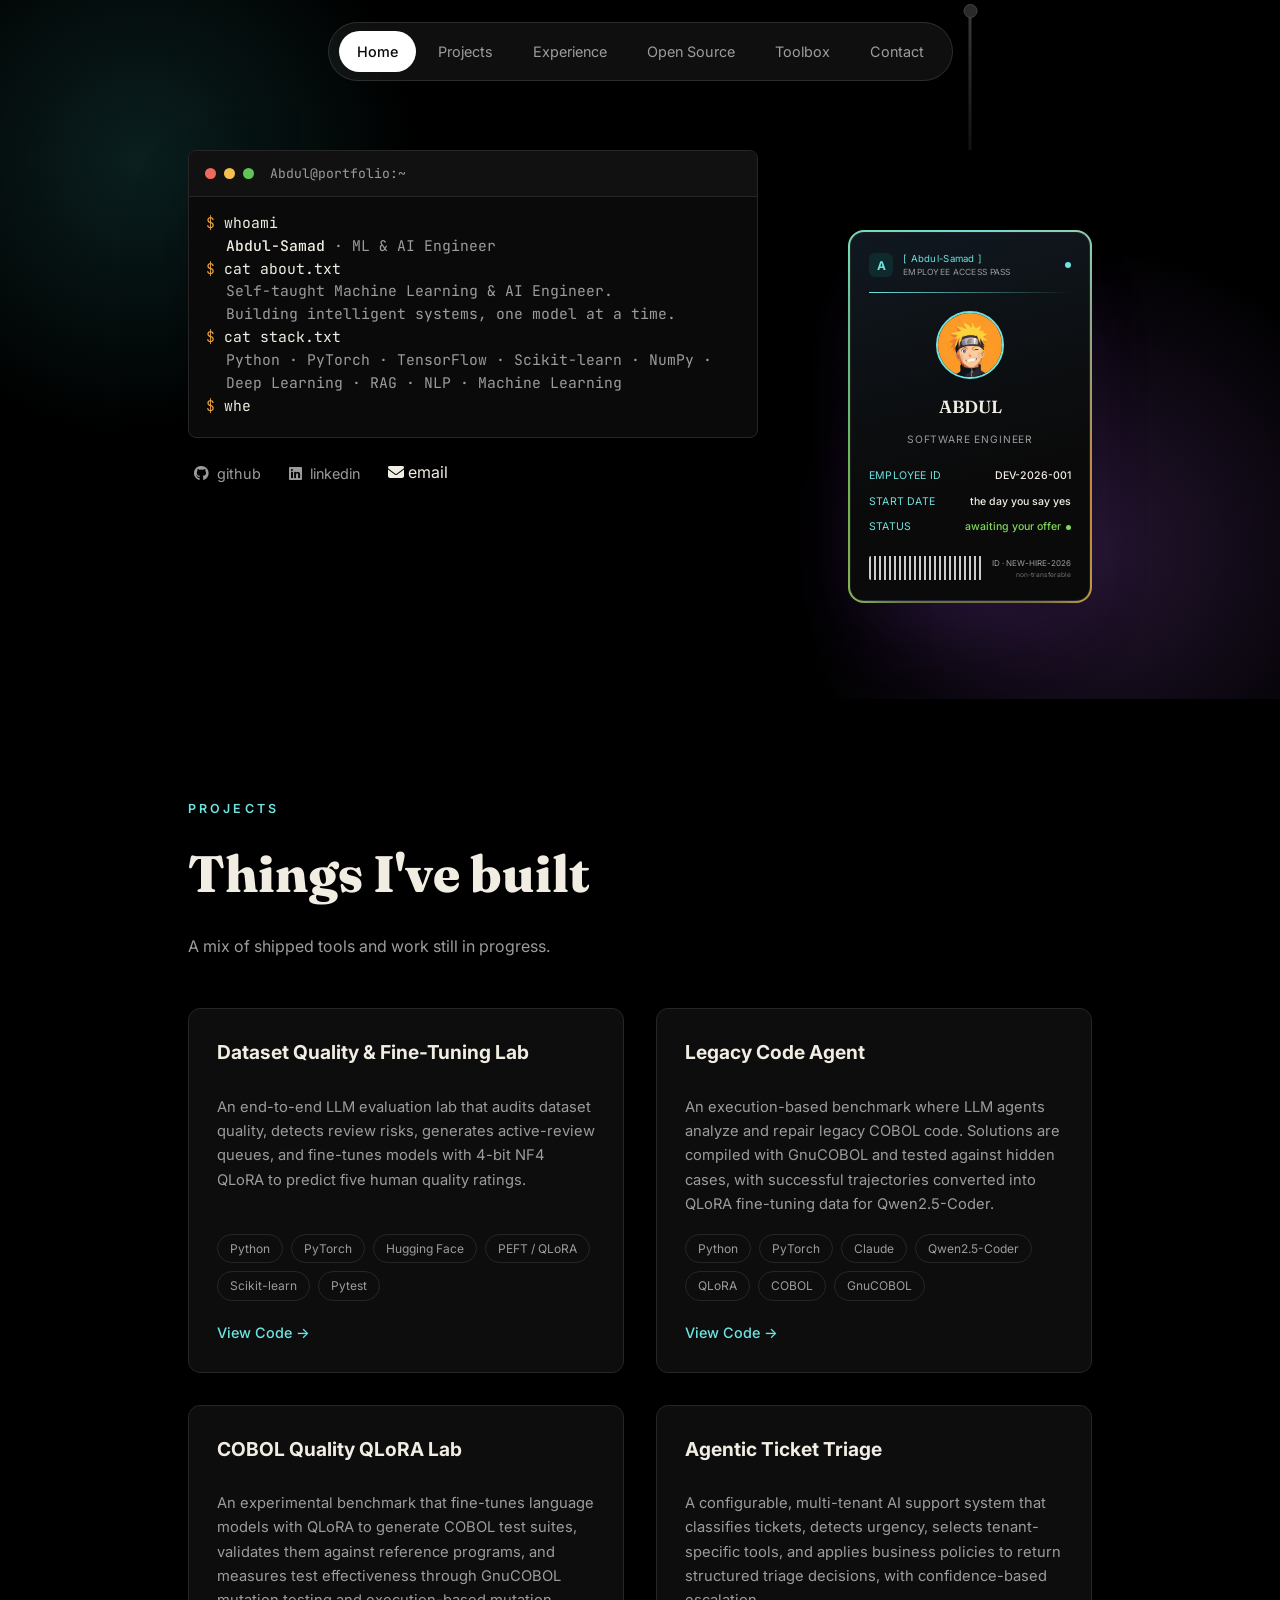
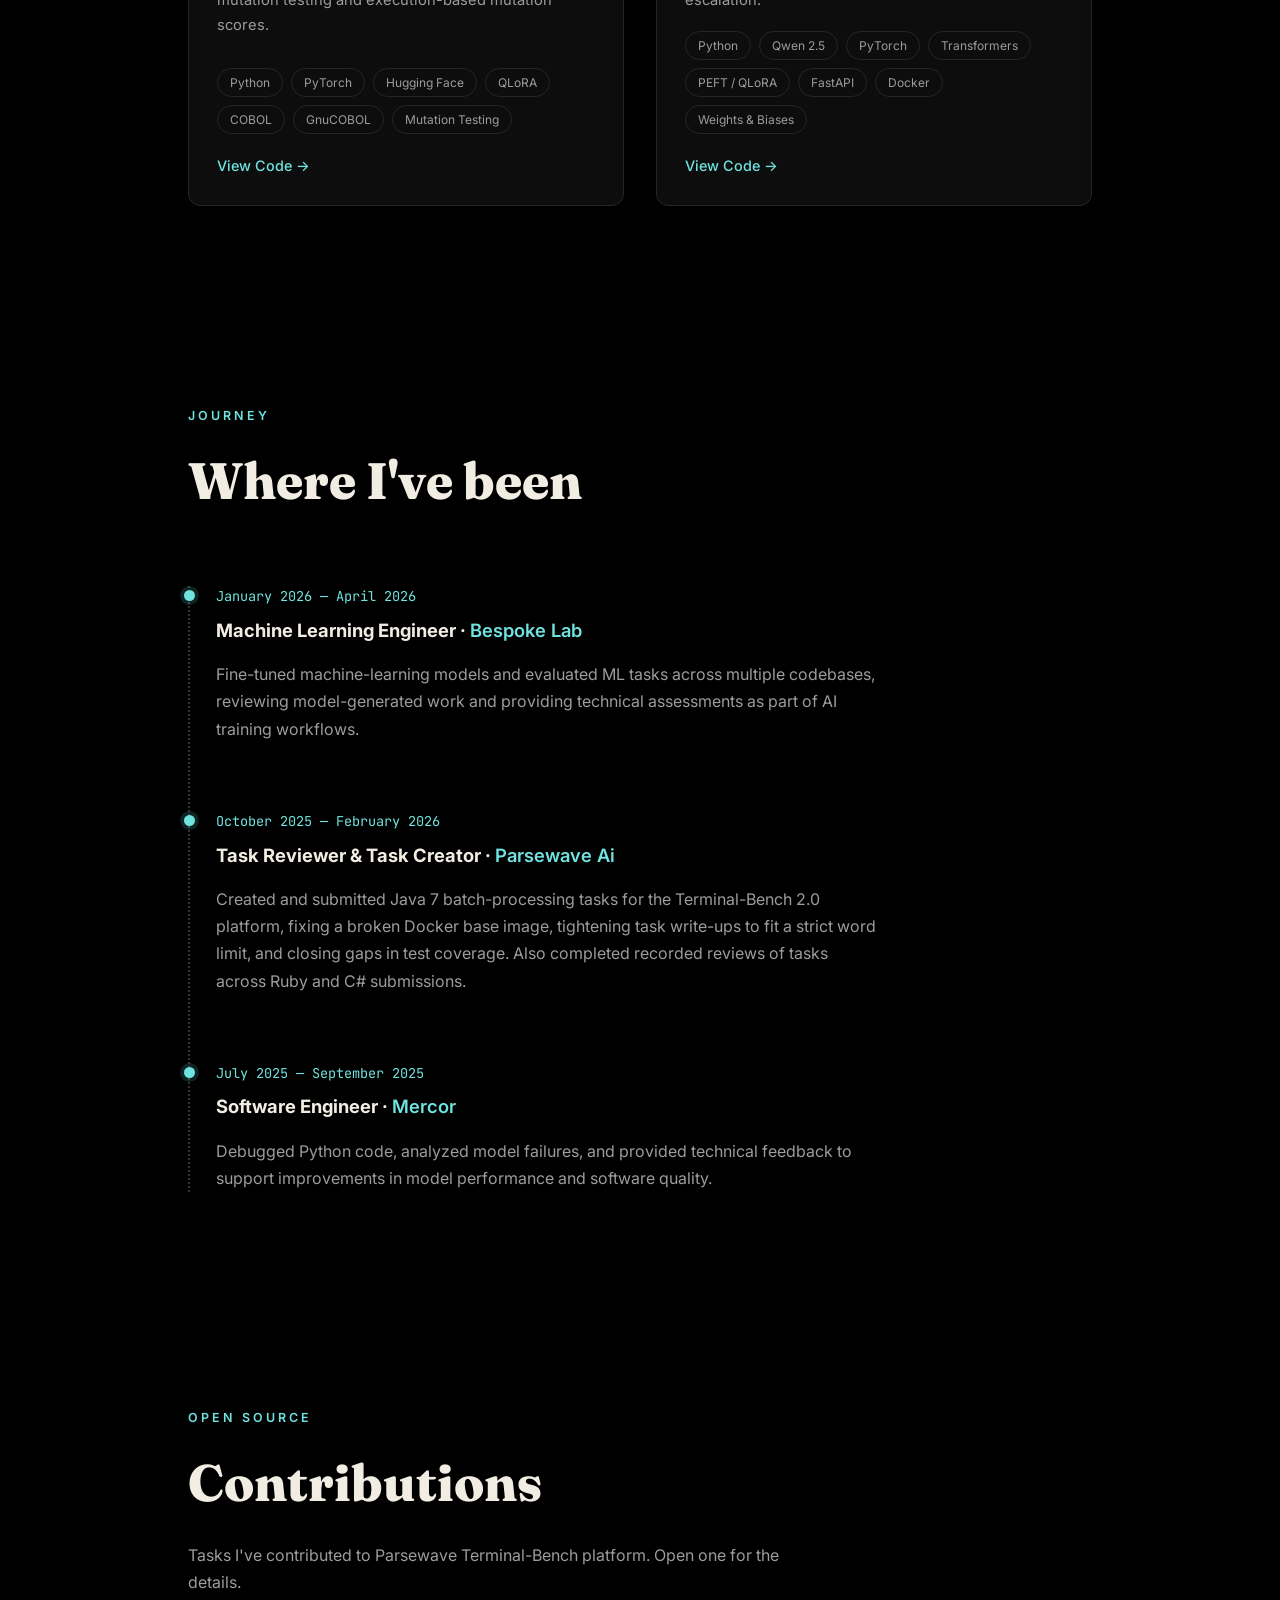
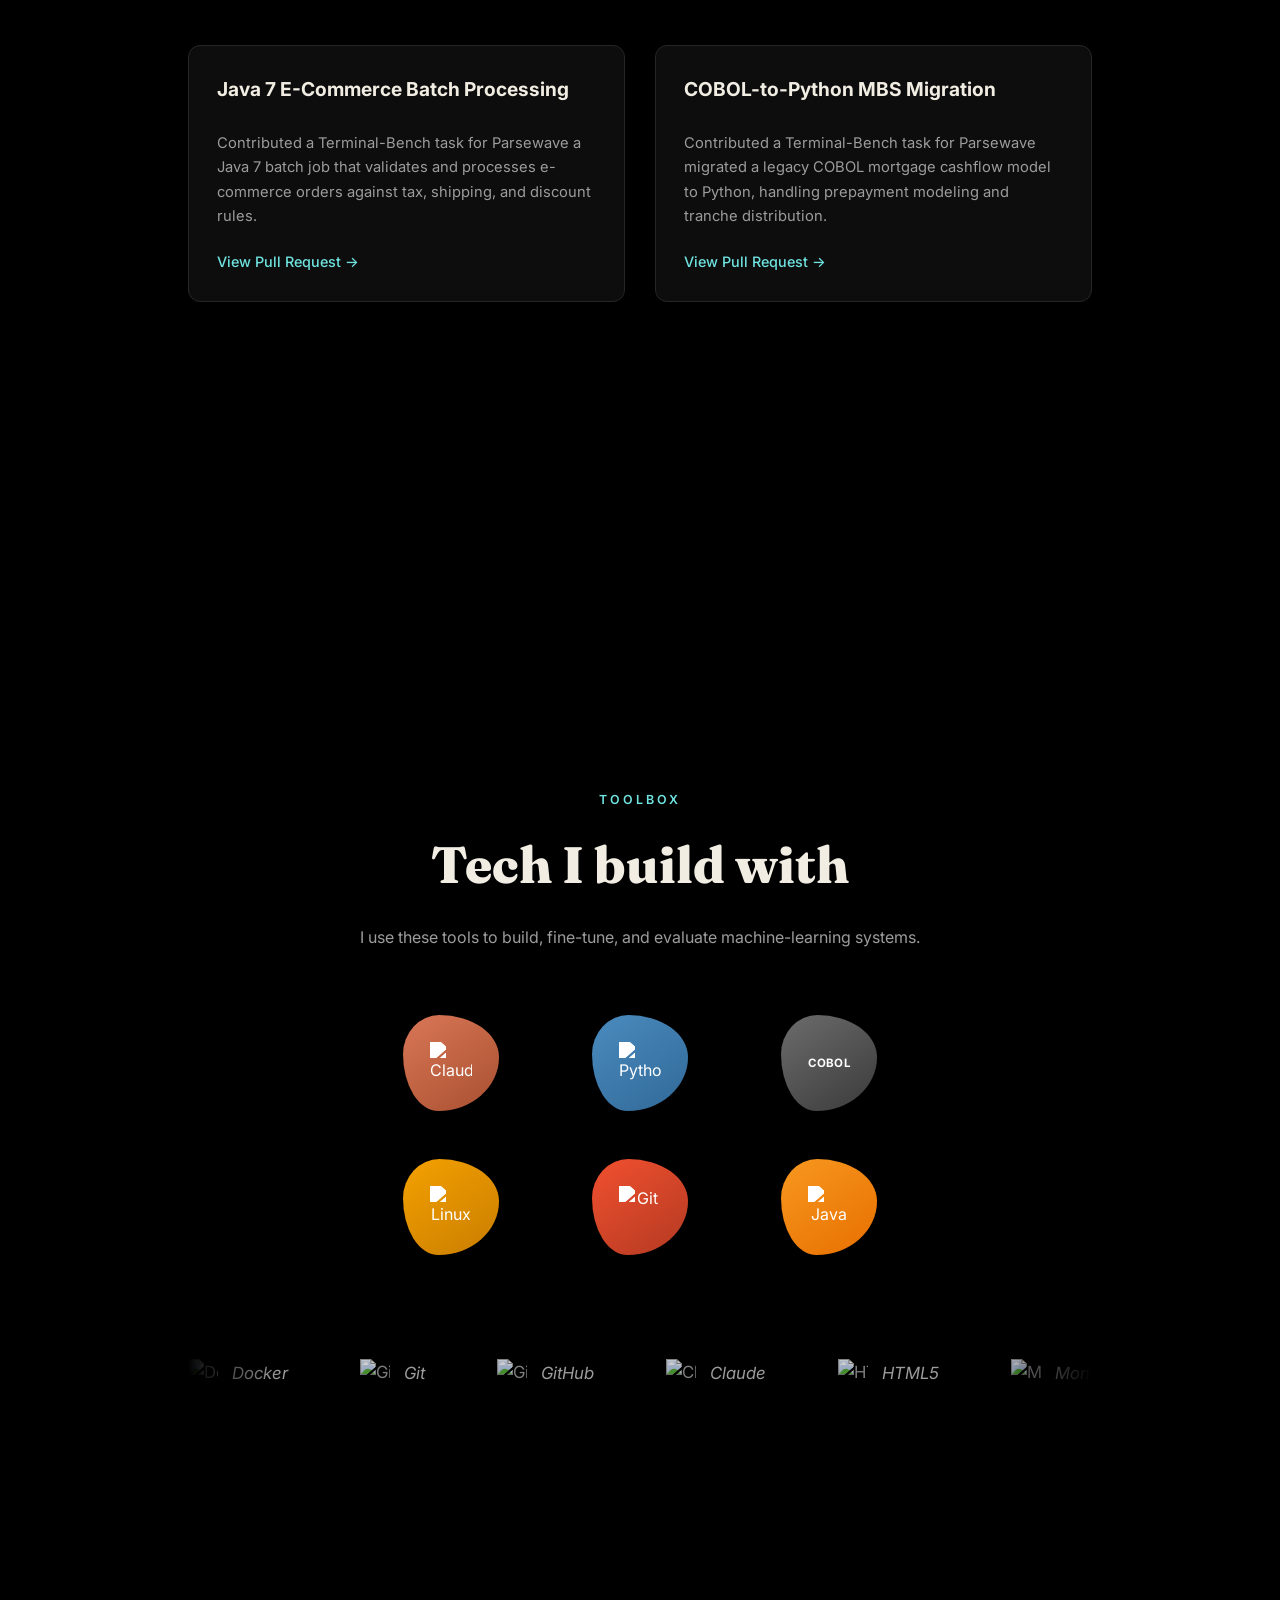
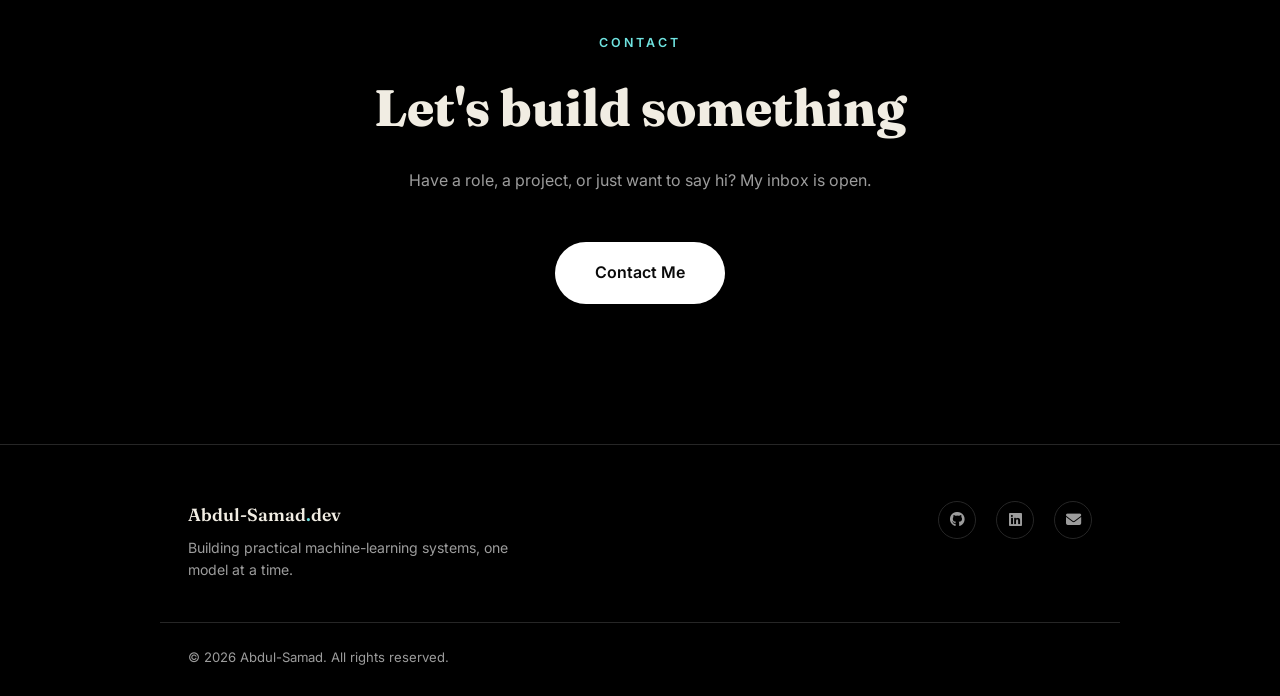
==== commit 39263c40: "Change greeting from 'Hello' to 'Goodbye'" ====
--- a/index.html
+++ b/index.html
@@ -172,7 +172,7 @@
       <div class="tl-item reveal">
         <span class="tl-dot"></span>
         <div class="tl-date">October 2025 — February 2026</div>
-        <h3 class="tl-role">Task Reviewer &amp; Task Creator · <span class="tl-company">Parsewave</span></h3>
+        <h3 class="tl-role">Task Reviewer &amp; Task Creator · <span class="tl-company">Parsewave Ai</span></h3>
         <p class="tl-desc">Created and submitted Java 7 batch-processing tasks for the Terminal-Bench 2.0 platform, fixing a broken Docker base image, tightening task write-ups to fit a strict word limit, and closing gaps in test coverage. Also completed recorded reviews of tasks across Ruby and C# submissions.</p>
       </div>
 
@@ -323,4 +323,4 @@
 <script src="script.js"></script>
 
 </body>
-</html>+</html>
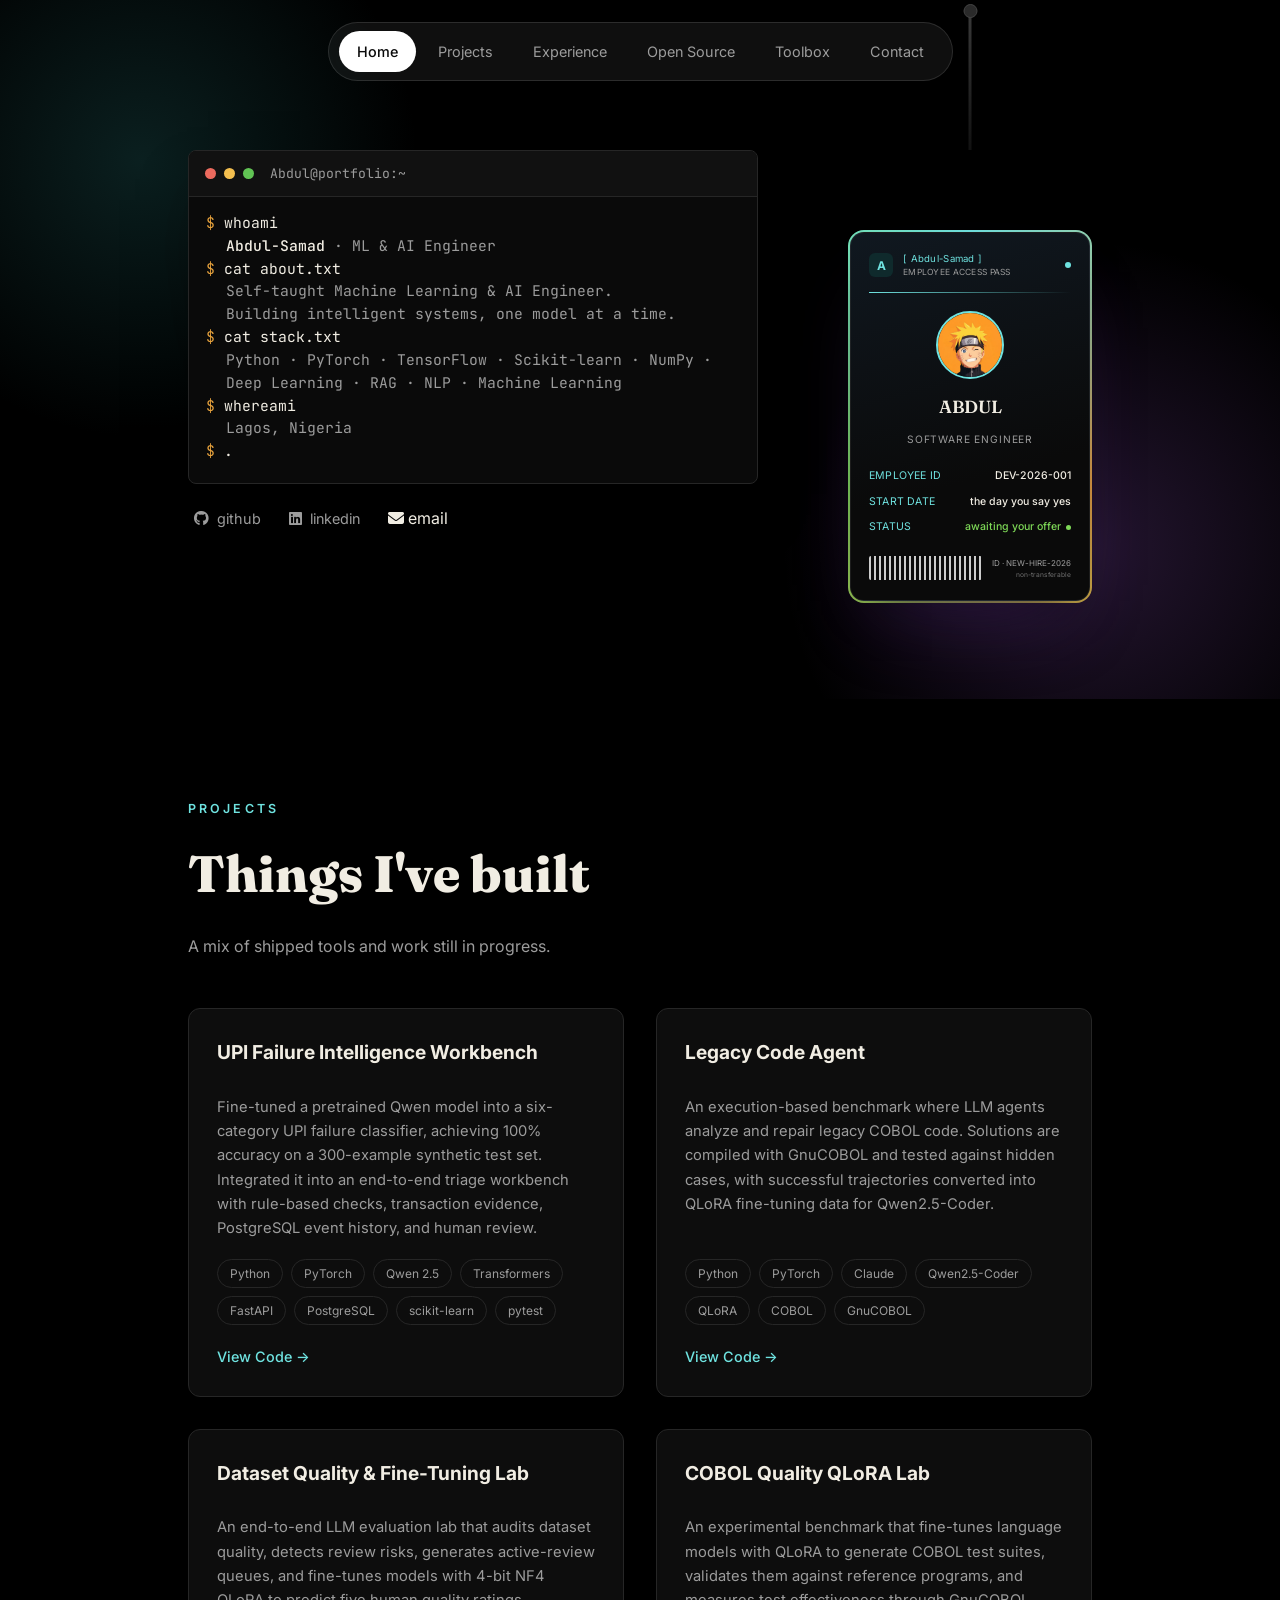
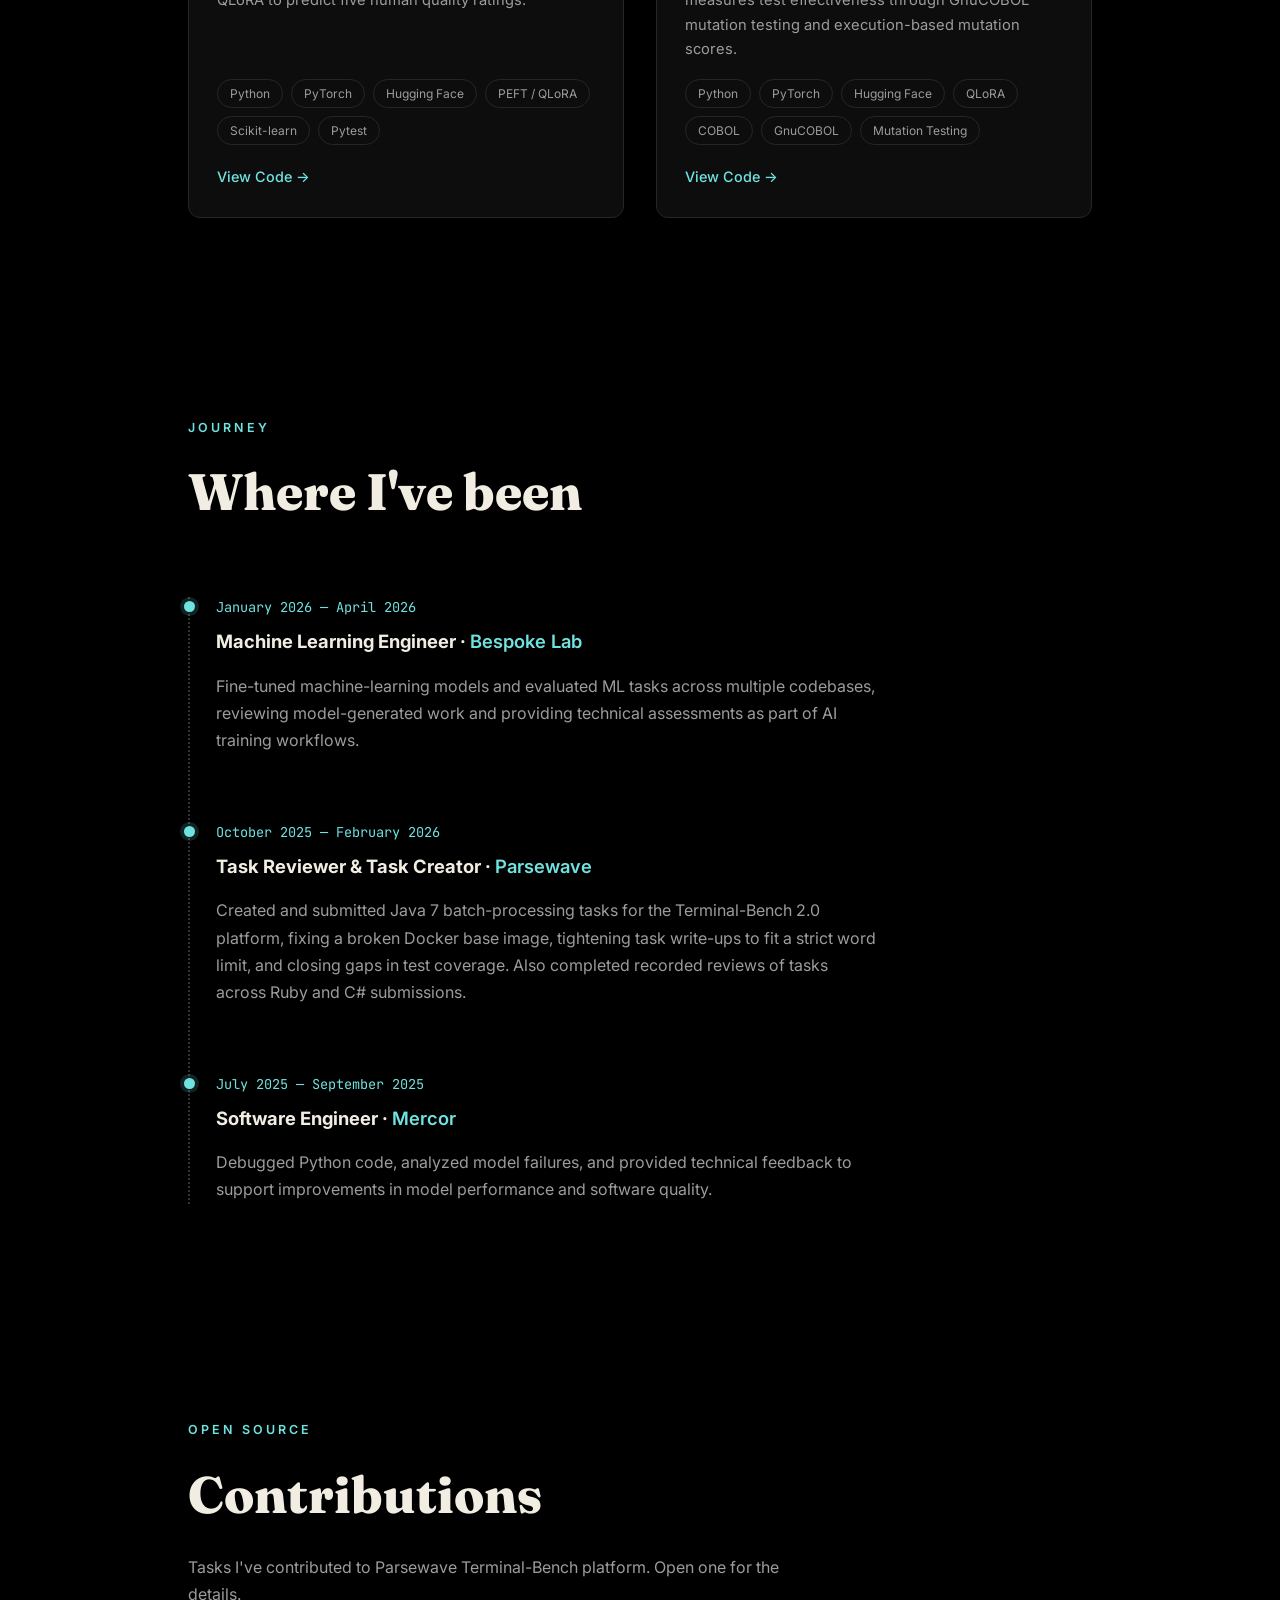
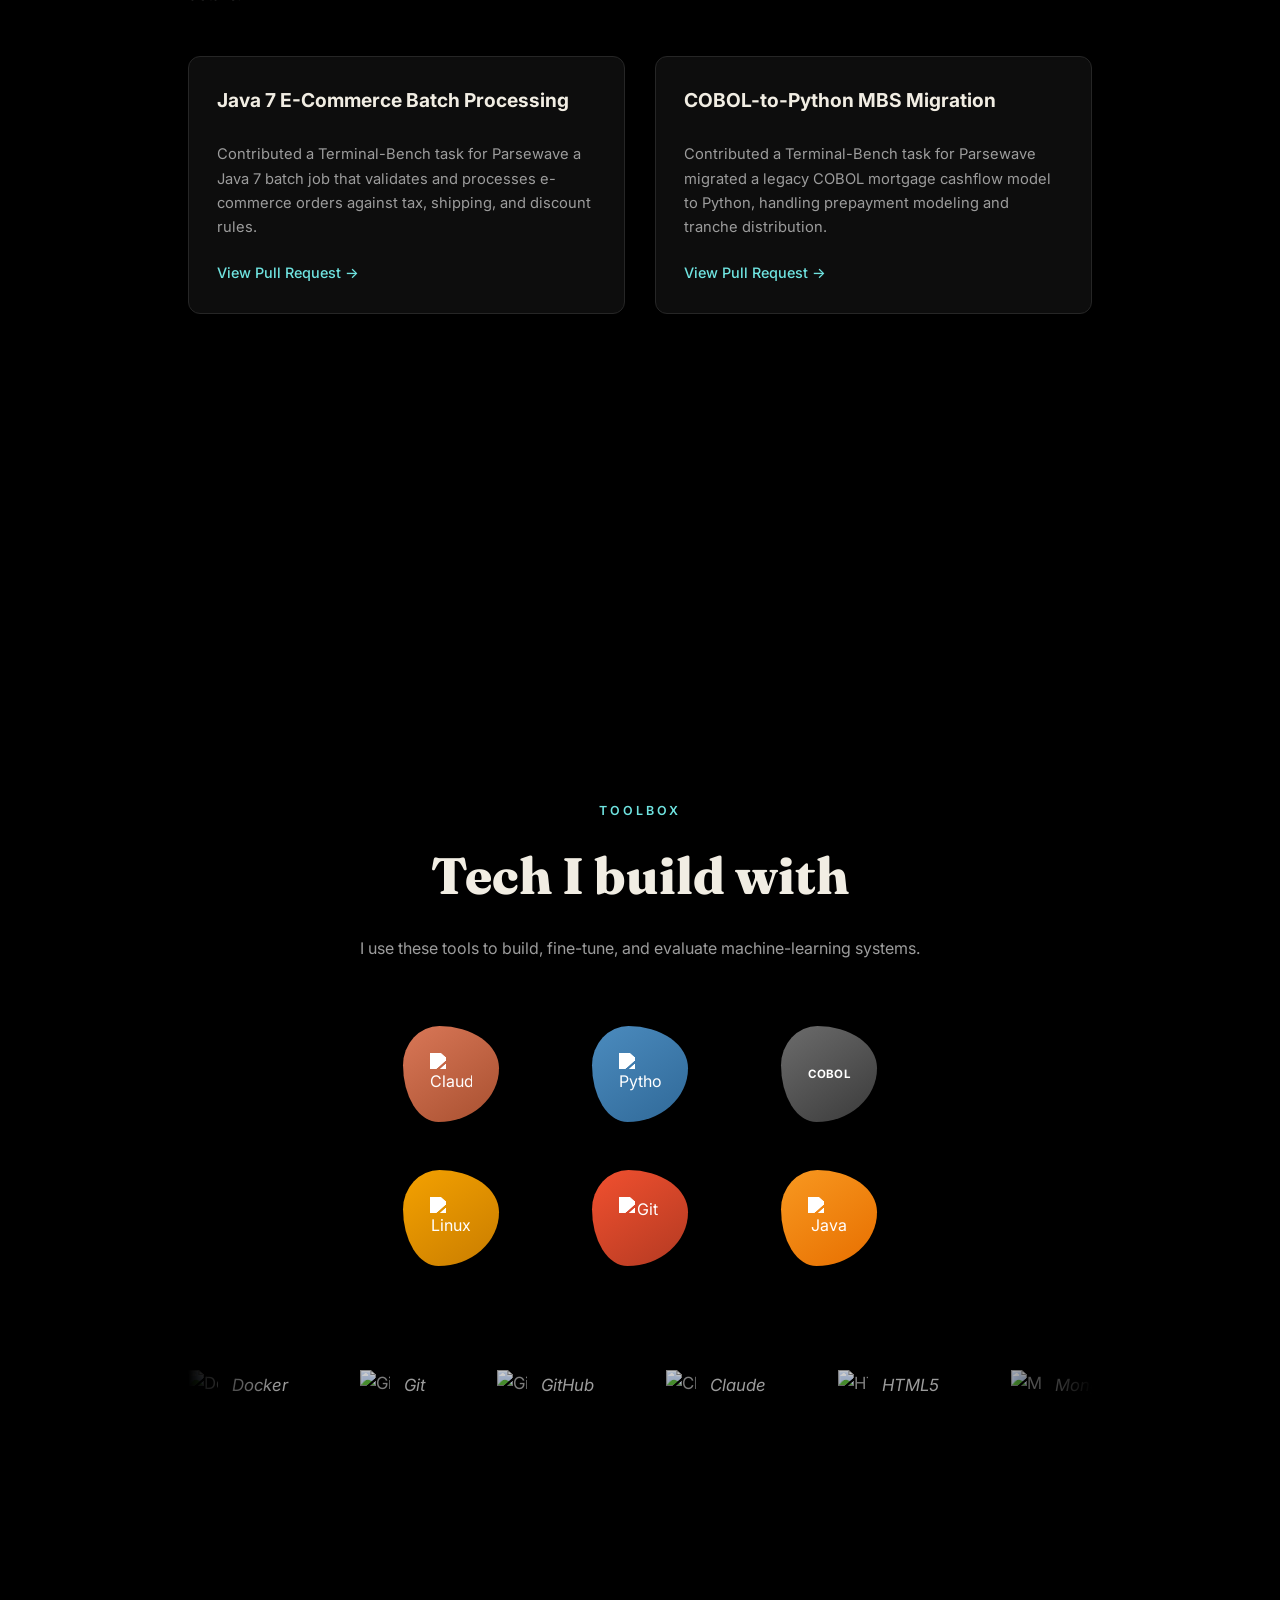
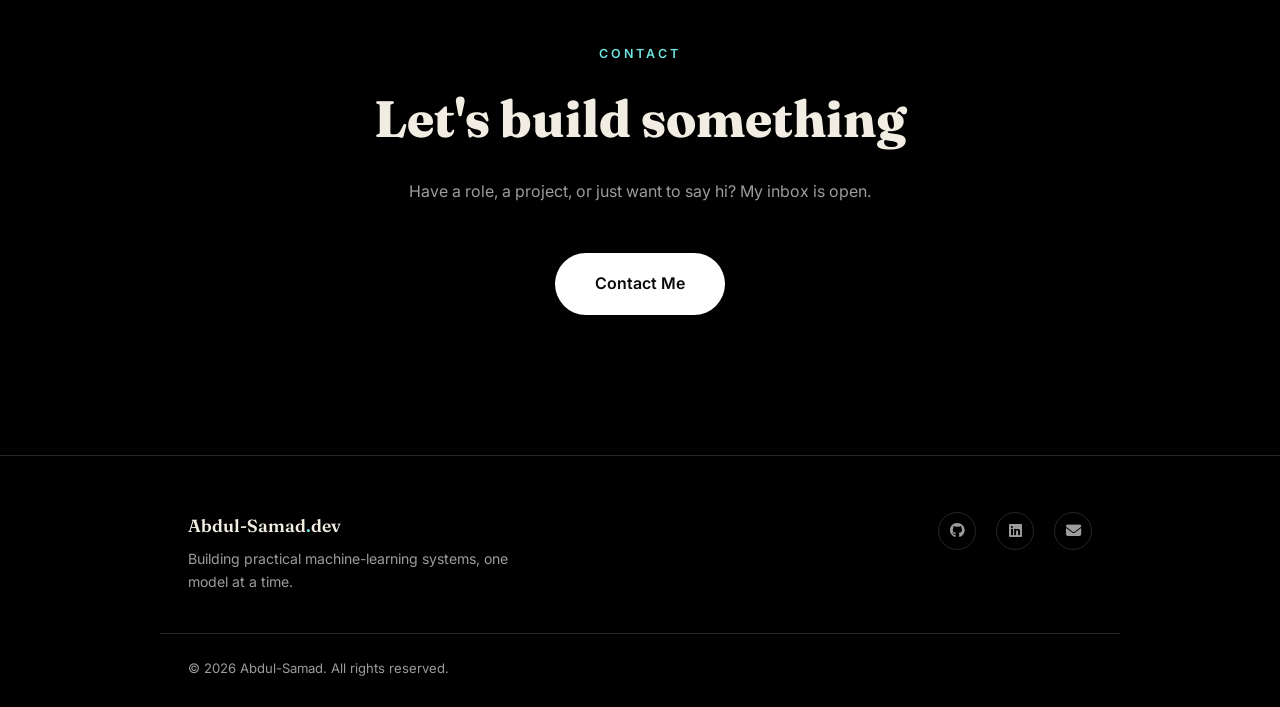
==== commit 00aa10ab: "Add UPI failure intelligence project to portfolio" ====
--- a/index.html
+++ b/index.html
@@ -116,12 +116,12 @@
     <div class="proj-grid">
 
       <div class="proj-card reveal">
-        <h3 class="proj-card-title">Dataset Quality &amp; Fine-Tuning Lab</h3>
-        <p class="proj-card-desc">An end-to-end LLM evaluation lab that audits dataset quality, detects review risks, generates active-review queues, and fine-tunes models with 4-bit NF4 QLoRA to predict five human quality ratings.</p>
+        <h3 class="proj-card-title">UPI Failure Intelligence Workbench</h3>
+        <p class="proj-card-desc">Fine-tuned a pretrained Qwen model into a six-category UPI failure classifier, achieving 100% accuracy on a 300-example synthetic test set. Integrated it into an end-to-end triage workbench with rule-based checks, transaction evidence, PostgreSQL event history, and human review.</p>
         <div class="proj-tags">
-          <span>Python</span><span>PyTorch</span><span>Hugging Face</span><span>PEFT / QLoRA</span><span>Scikit-learn</span><span>Pytest</span>
-        </div>
-        <a href="https://github.com/Abdulsamadlogic/dataset-quality-finetuning-lab" target="_blank" rel="noopener" class="proj-link">View Code &rarr;</a>
+          <span>Python</span><span>PyTorch</span><span>Qwen 2.5</span><span>Transformers</span><span>FastAPI</span><span>PostgreSQL</span><span>scikit-learn</span><span>pytest</span>
+        </div>
+        <a href="https://github.com/Abdulsamadlogic/upi-failure-intelligence-workbench" target="_blank" rel="noopener" class="proj-link">View Code &rarr;</a>
       </div>
 
       <div class="proj-card reveal">
@@ -134,21 +134,21 @@
       </div>
 
       <div class="proj-card reveal">
+        <h3 class="proj-card-title">Dataset Quality &amp; Fine-Tuning Lab</h3>
+        <p class="proj-card-desc">An end-to-end LLM evaluation lab that audits dataset quality, detects review risks, generates active-review queues, and fine-tunes models with 4-bit NF4 QLoRA to predict five human quality ratings.</p>
+        <div class="proj-tags">
+          <span>Python</span><span>PyTorch</span><span>Hugging Face</span><span>PEFT / QLoRA</span><span>Scikit-learn</span><span>Pytest</span>
+        </div>
+        <a href="https://github.com/Abdulsamadlogic/dataset-quality-finetuning-lab" target="_blank" rel="noopener" class="proj-link">View Code &rarr;</a>
+      </div>
+
+      <div class="proj-card reveal">
         <h3 class="proj-card-title">COBOL Quality QLoRA Lab</h3>
         <p class="proj-card-desc">An experimental benchmark that fine-tunes language models with QLoRA to generate COBOL test suites, validates them against reference programs, and measures test effectiveness through GnuCOBOL mutation testing and execution-based mutation scores.</p>
         <div class="proj-tags">
           <span>Python</span><span>PyTorch</span><span>Hugging Face</span><span>QLoRA</span><span>COBOL</span><span>GnuCOBOL</span><span>Mutation Testing</span>
         </div>
         <a href="https://github.com/Abdulsamadlogic/cobol-quality-qlora-lab" target="_blank" rel="noopener" class="proj-link">View Code &rarr;</a>
-      </div>
-
-      <div class="proj-card reveal">
-        <h3 class="proj-card-title">Agentic Ticket Triage</h3>
-        <p class="proj-card-desc">A configurable, multi-tenant AI support system that classifies tickets, detects urgency, selects tenant-specific tools, and applies business policies to return structured triage decisions, with confidence-based escalation.</p>
-        <div class="proj-tags">
-          <span>Python</span><span>Qwen 2.5</span><span>PyTorch</span><span>Transformers</span><span>PEFT / QLoRA</span><span>FastAPI</span><span>Docker</span><span>Weights &amp; Biases</span>
-        </div>
-        <a href="https://github.com/Abdulsamadlogic/agentic-ticket-triage" target="_blank" rel="noopener" class="proj-link">View Code &rarr;</a>
       </div>
 
     </div>
@@ -172,7 +172,7 @@
       <div class="tl-item reveal">
         <span class="tl-dot"></span>
         <div class="tl-date">October 2025 — February 2026</div>
-        <h3 class="tl-role">Task Reviewer &amp; Task Creator · <span class="tl-company">Parsewave Ai</span></h3>
+        <h3 class="tl-role">Task Reviewer &amp; Task Creator · <span class="tl-company">Parsewave</span></h3>
         <p class="tl-desc">Created and submitted Java 7 batch-processing tasks for the Terminal-Bench 2.0 platform, fixing a broken Docker base image, tightening task write-ups to fit a strict word limit, and closing gaps in test coverage. Also completed recorded reviews of tasks across Ruby and C# submissions.</p>
       </div>
 
@@ -323,4 +323,4 @@
 <script src="script.js"></script>
 
 </body>
-</html>
+</html>
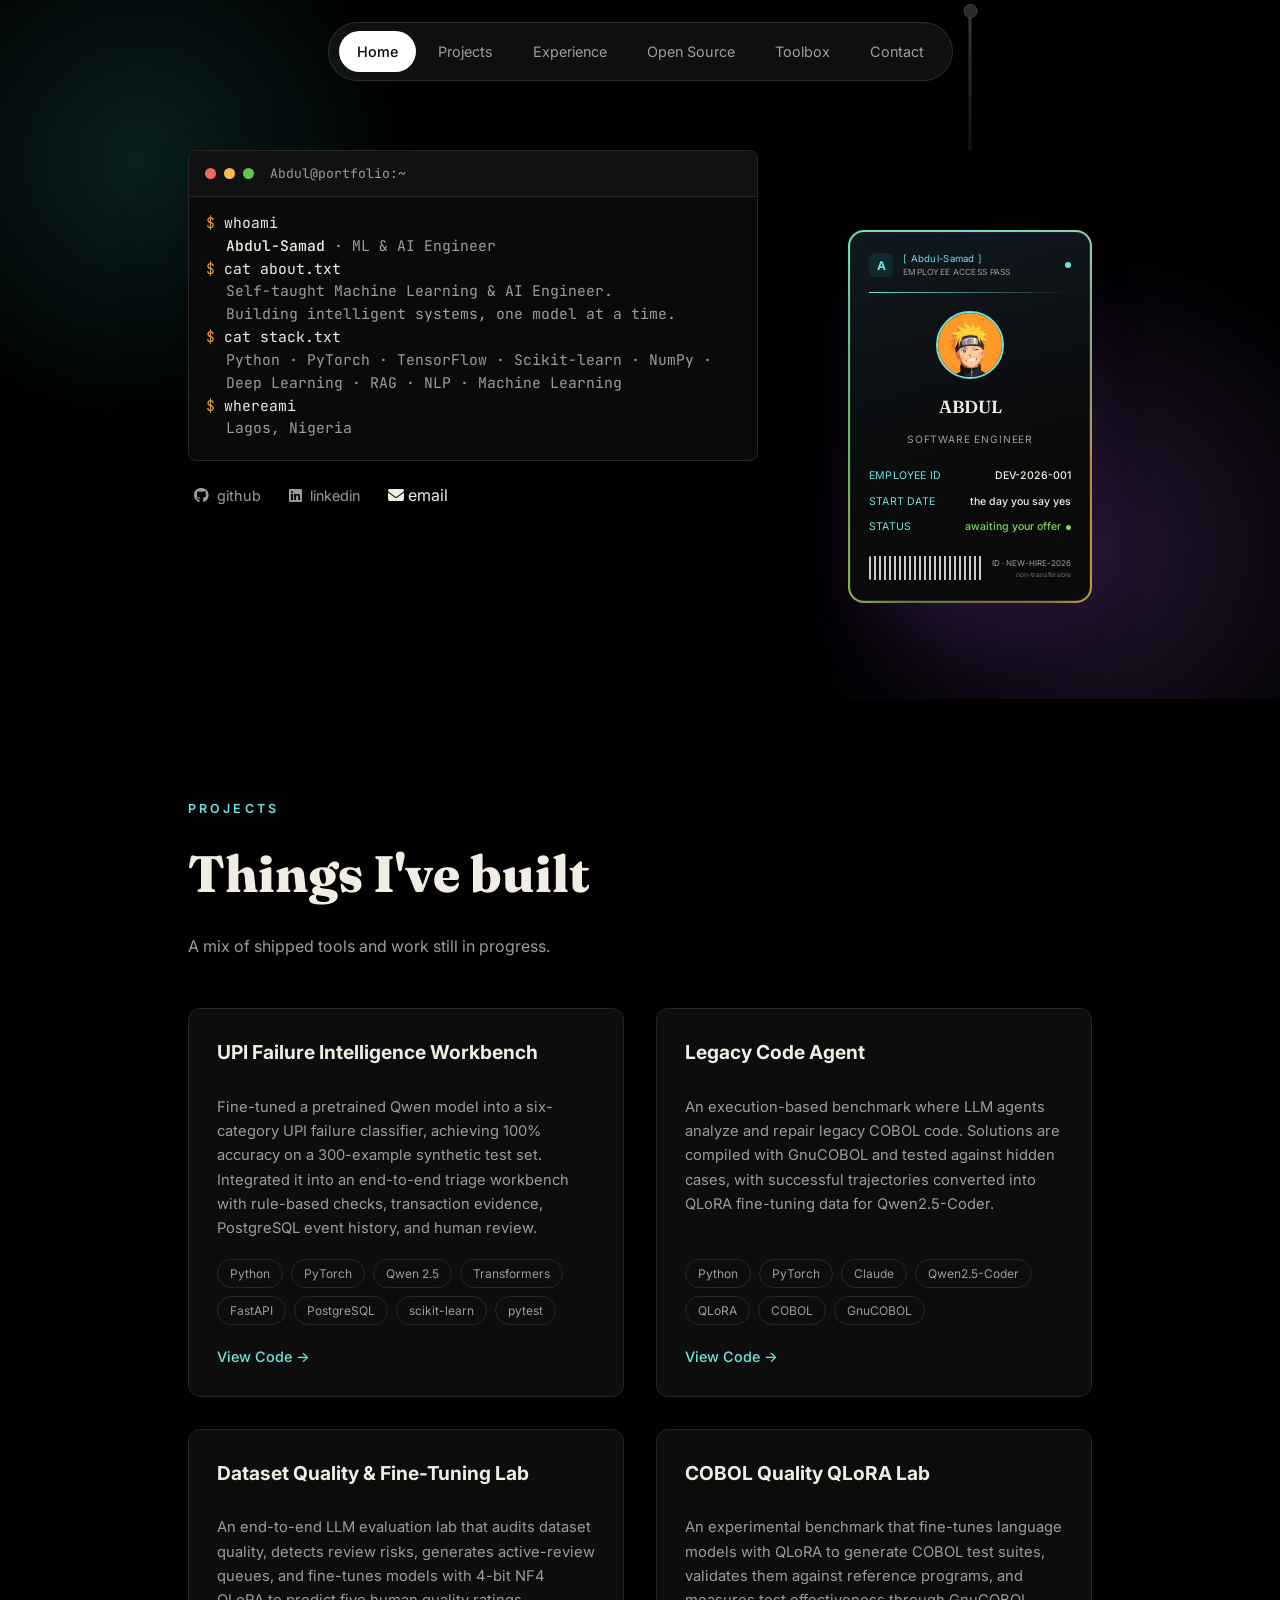
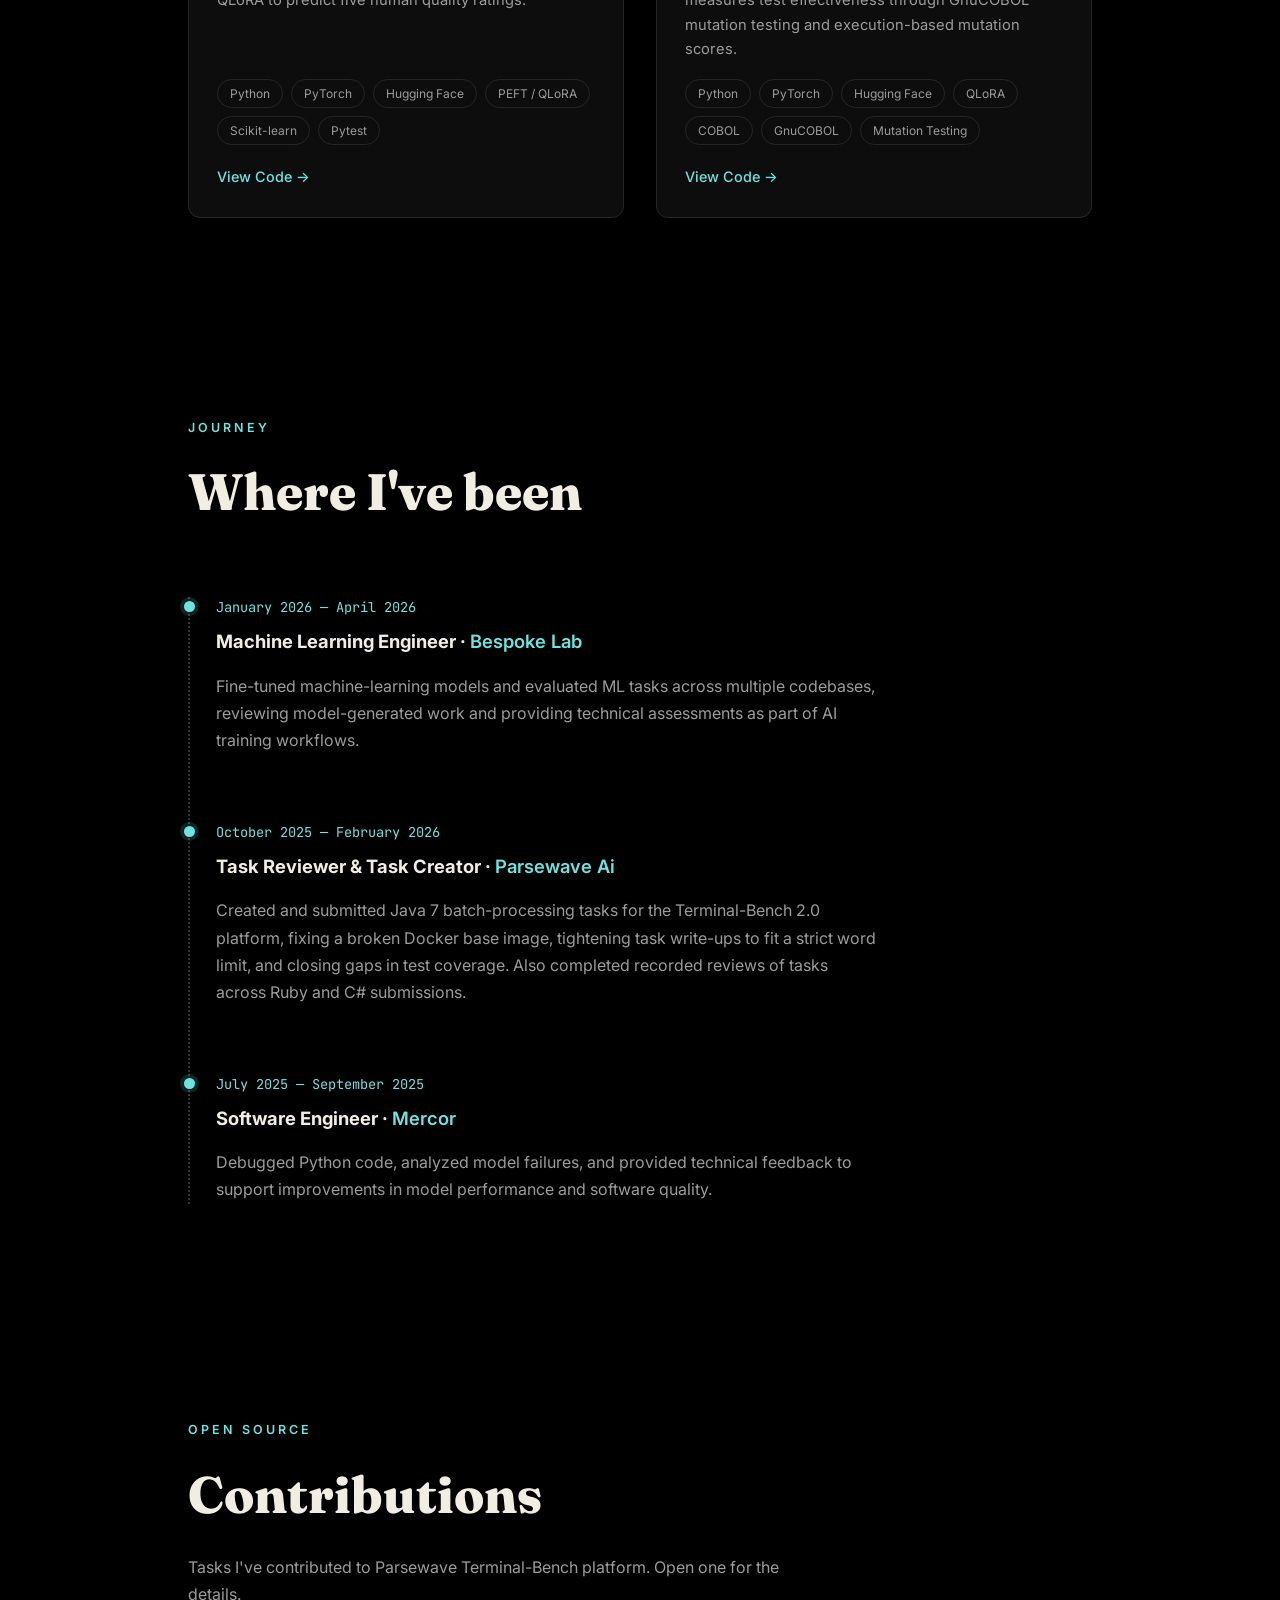
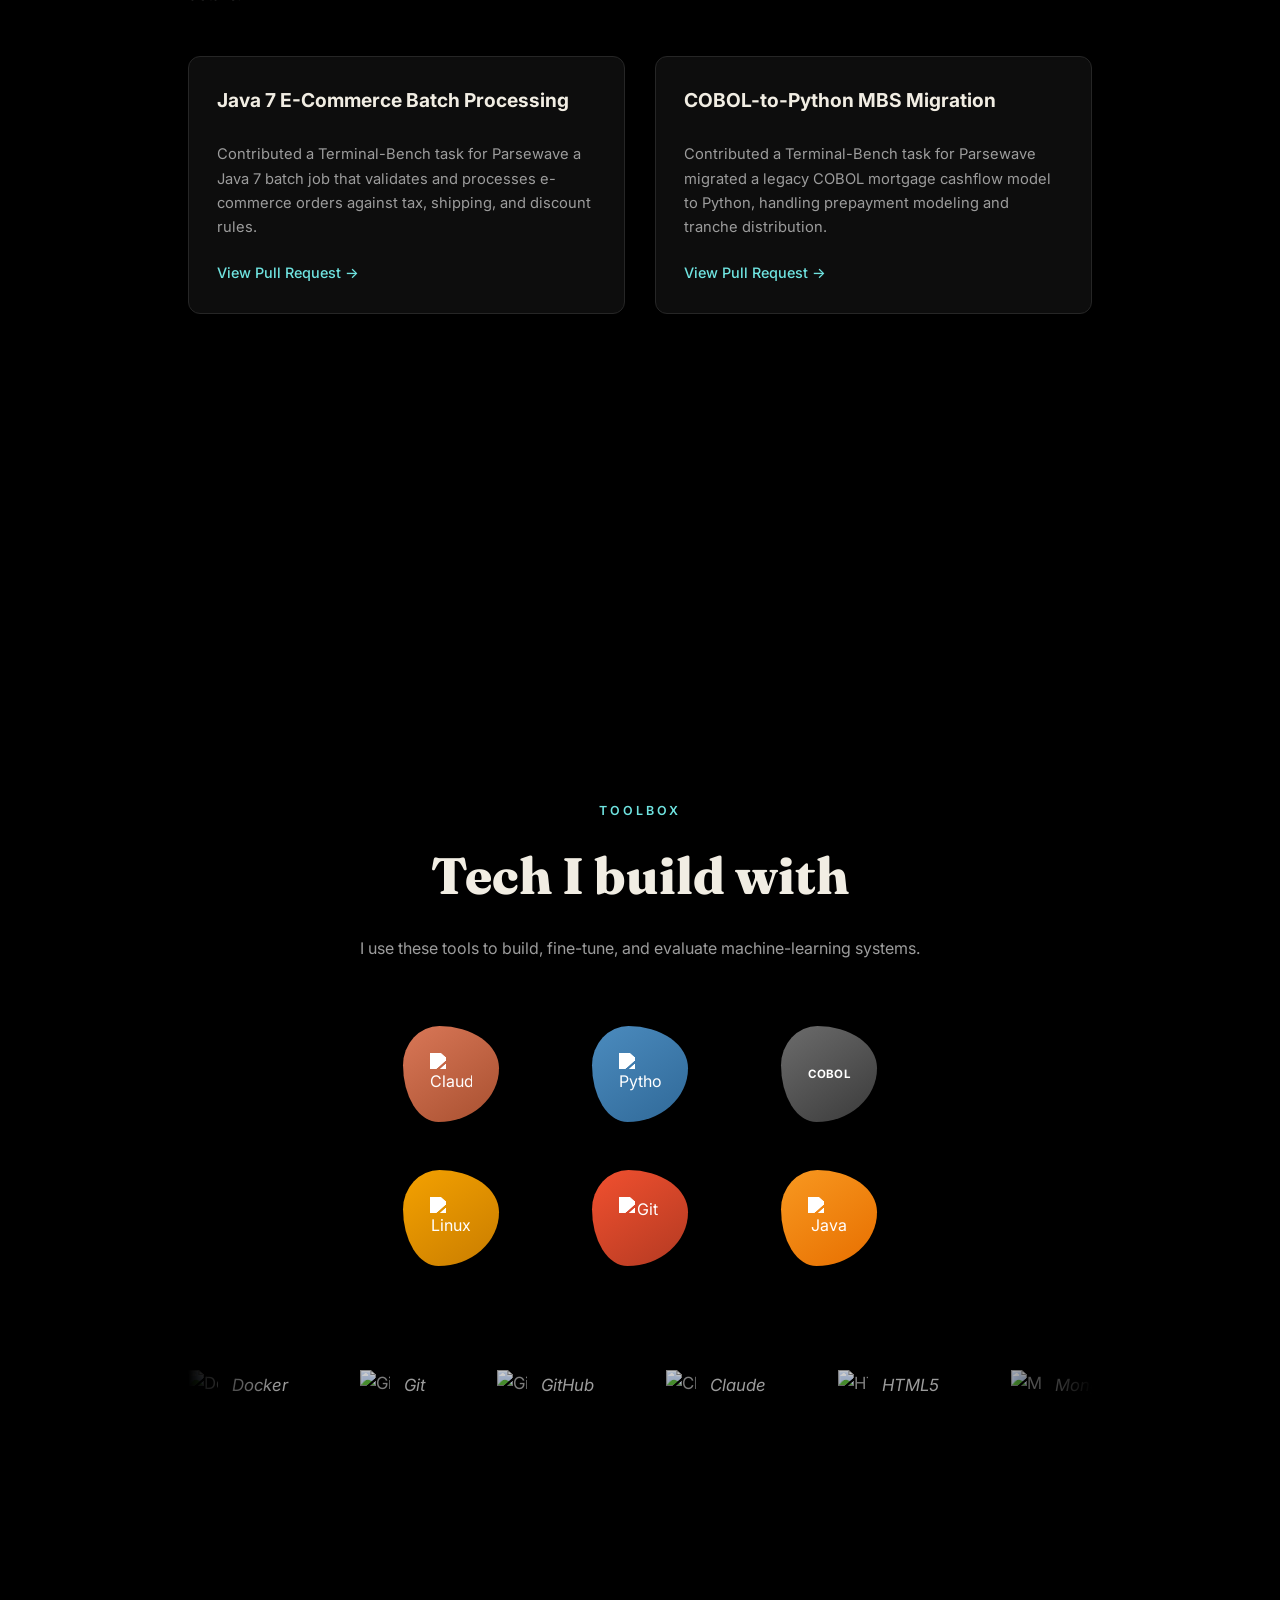
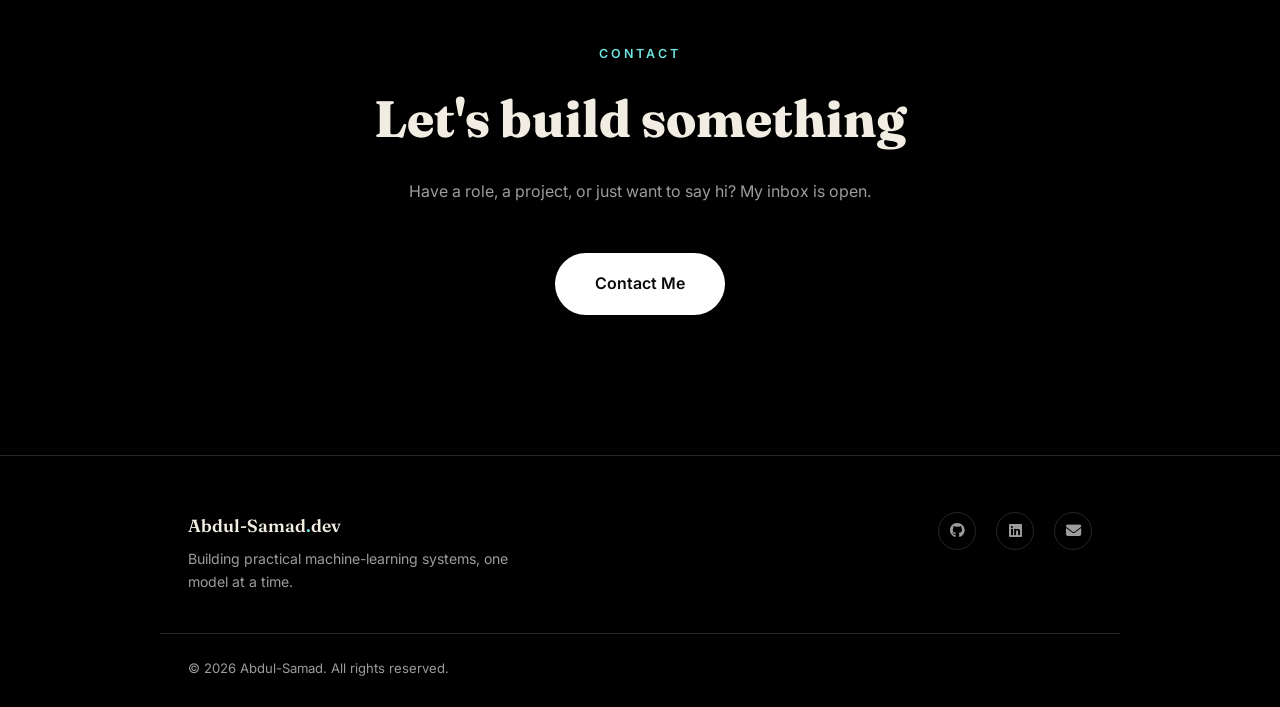
==== commit ac5c598b: "Merge branch 'main' of https://github.com/Abdulsamadlogic/my-portfolio" ====
--- a/index.html
+++ b/index.html
@@ -172,7 +172,7 @@
       <div class="tl-item reveal">
         <span class="tl-dot"></span>
         <div class="tl-date">October 2025 — February 2026</div>
-        <h3 class="tl-role">Task Reviewer &amp; Task Creator · <span class="tl-company">Parsewave</span></h3>
+        <h3 class="tl-role">Task Reviewer &amp; Task Creator · <span class="tl-company">Parsewave Ai</span></h3>
         <p class="tl-desc">Created and submitted Java 7 batch-processing tasks for the Terminal-Bench 2.0 platform, fixing a broken Docker base image, tightening task write-ups to fit a strict word limit, and closing gaps in test coverage. Also completed recorded reviews of tasks across Ruby and C# submissions.</p>
       </div>
 
@@ -323,4 +323,4 @@
 <script src="script.js"></script>
 
 </body>
-</html>+</html>
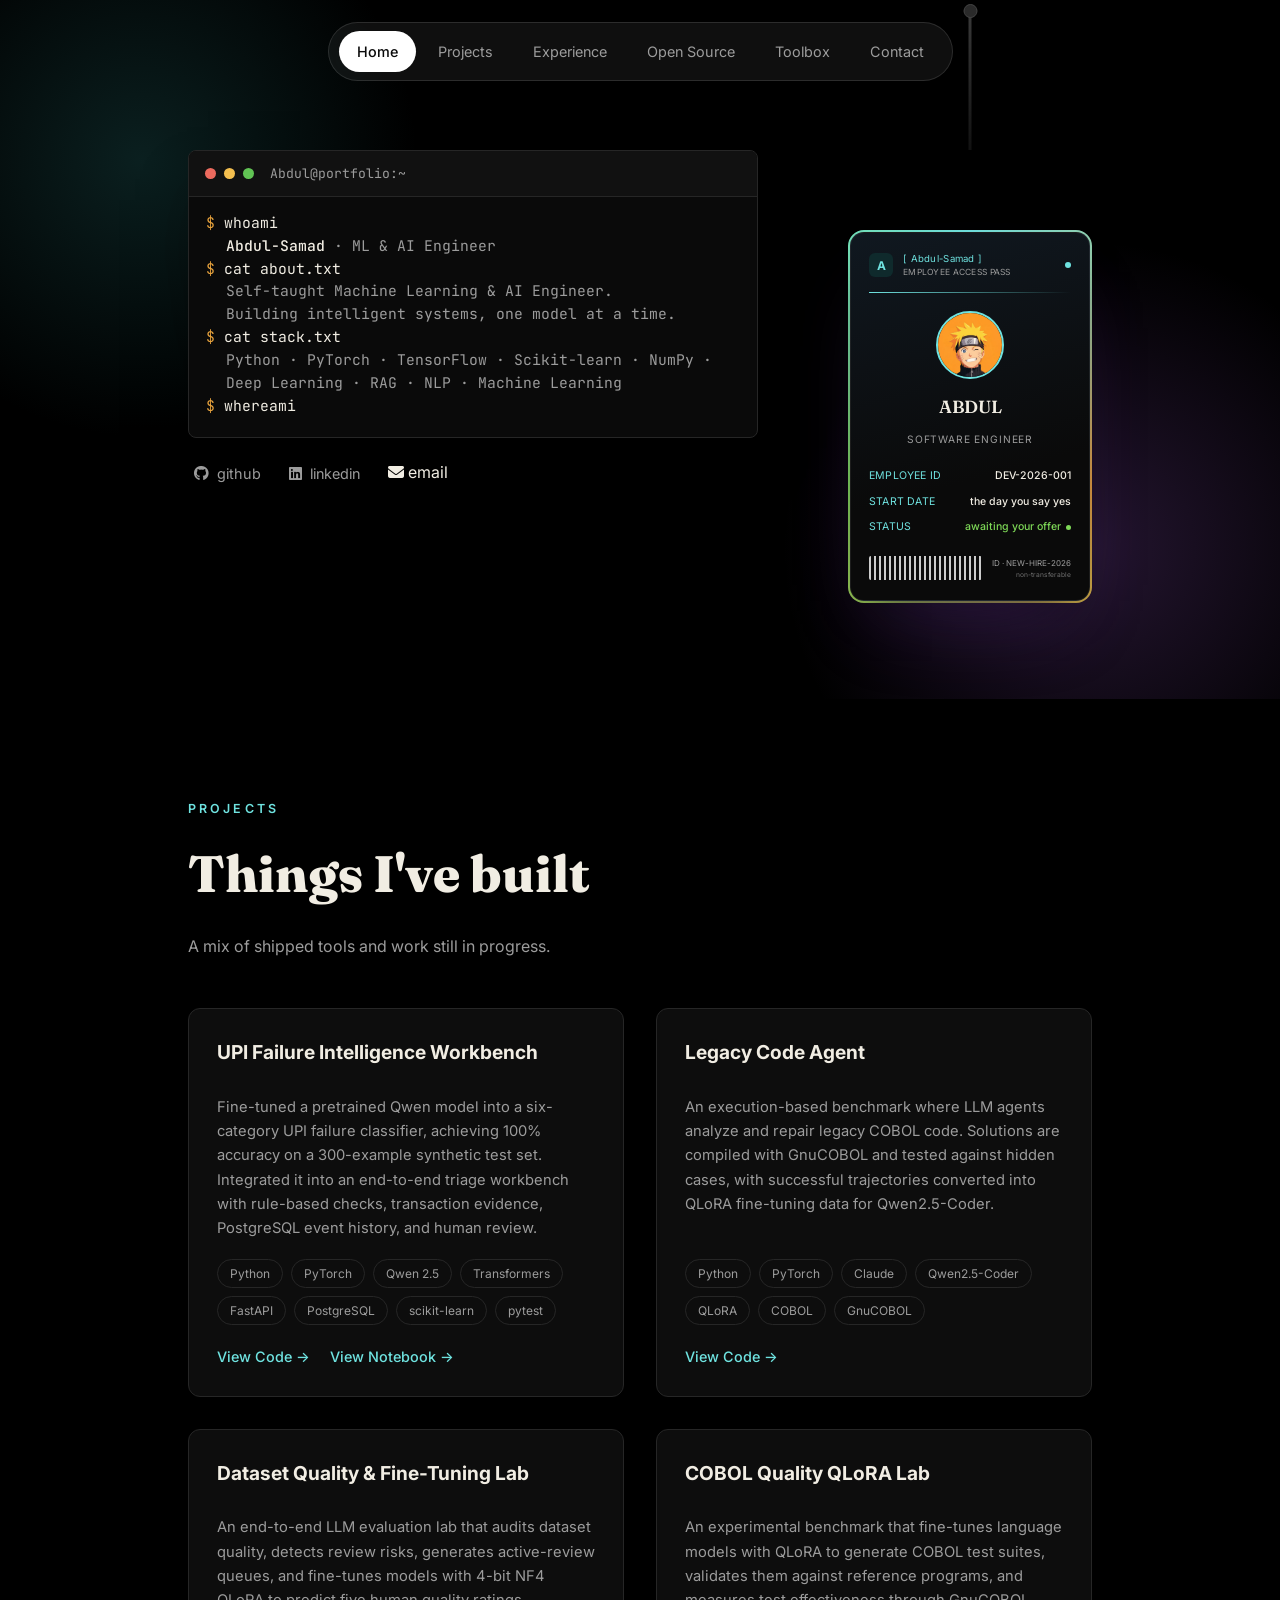
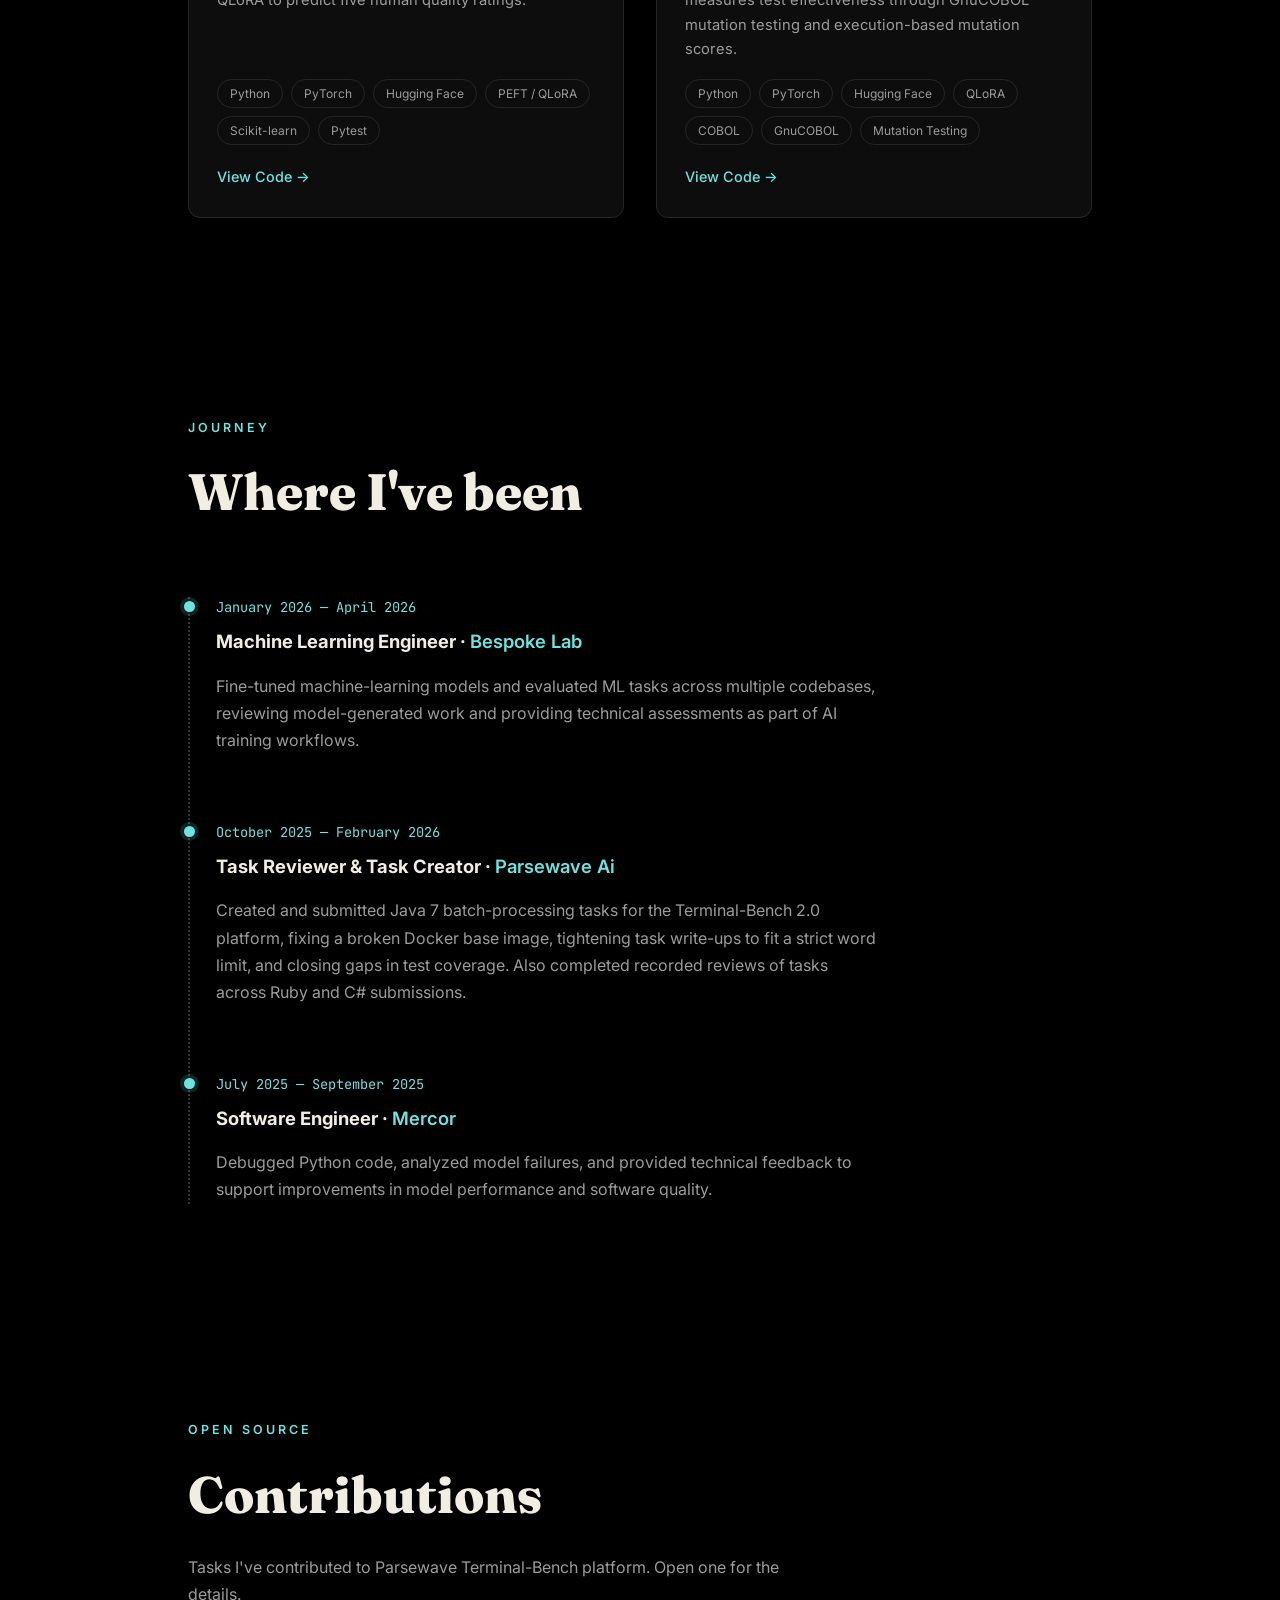
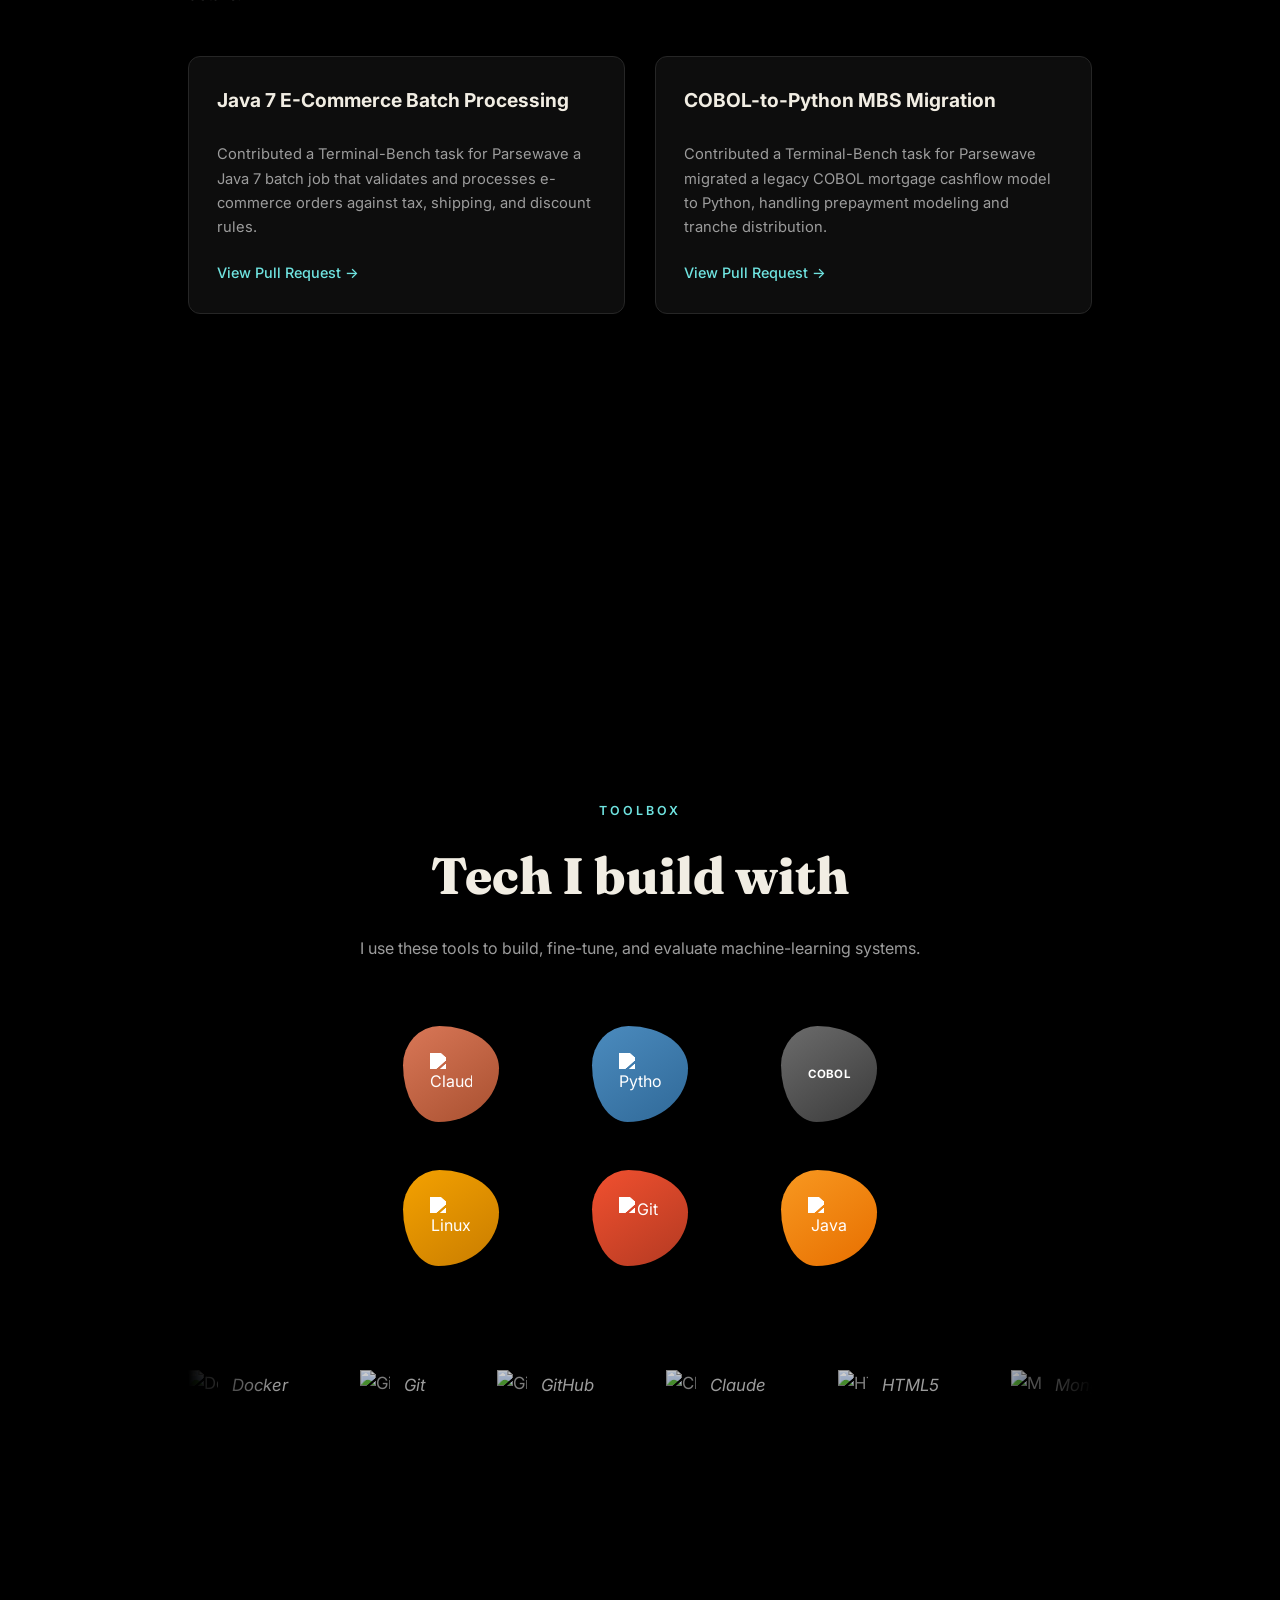
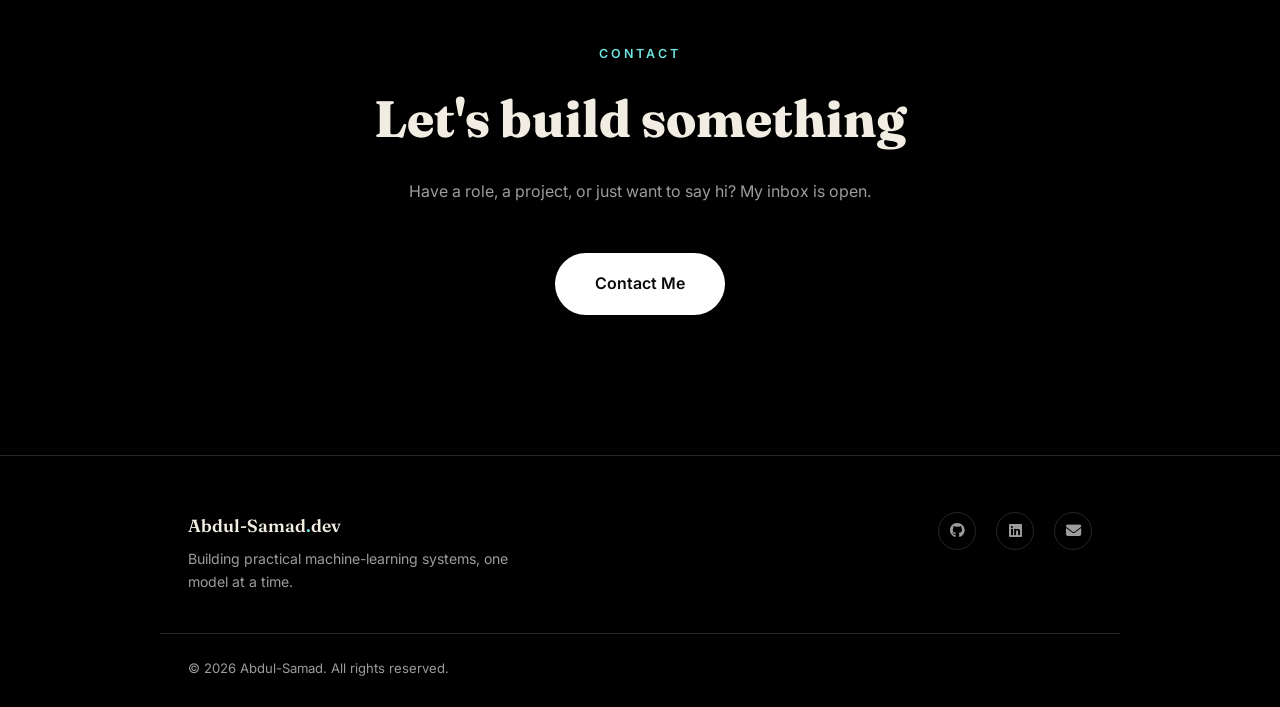
==== commit 7a838494: "add notebook link" ====
--- a/index.html
+++ b/index.html
@@ -121,7 +121,10 @@
         <div class="proj-tags">
           <span>Python</span><span>PyTorch</span><span>Qwen 2.5</span><span>Transformers</span><span>FastAPI</span><span>PostgreSQL</span><span>scikit-learn</span><span>pytest</span>
         </div>
-        <a href="https://github.com/Abdulsamadlogic/upi-failure-intelligence-workbench" target="_blank" rel="noopener" class="proj-link">View Code &rarr;</a>
+        <div class="proj-actions">
+          <a href="https://github.com/Abdulsamadlogic/upi-failure-intelligence-workbench" target="_blank" rel="noopener" class="proj-link">View Code &rarr;</a>
+          <a href="https://colab.research.google.com/drive/1KNh_n5h8Jq_RjjNHWO7xM9B_T61-Tgiq?usp=sharing" target="_blank" rel="noopener" class="proj-link">View Notebook &rarr;</a>
+        </div>
       </div>
 
       <div class="proj-card reveal">
--- a/style.css
+++ b/style.css
@@ -341,6 +341,11 @@
   font-size:0.9rem;
   font-weight:500;
 }
+.proj-actions{
+  display:flex;
+  flex-wrap:wrap;
+  gap:20px;
+}
 .proj-link:hover{
   text-decoration:underline;
 }
